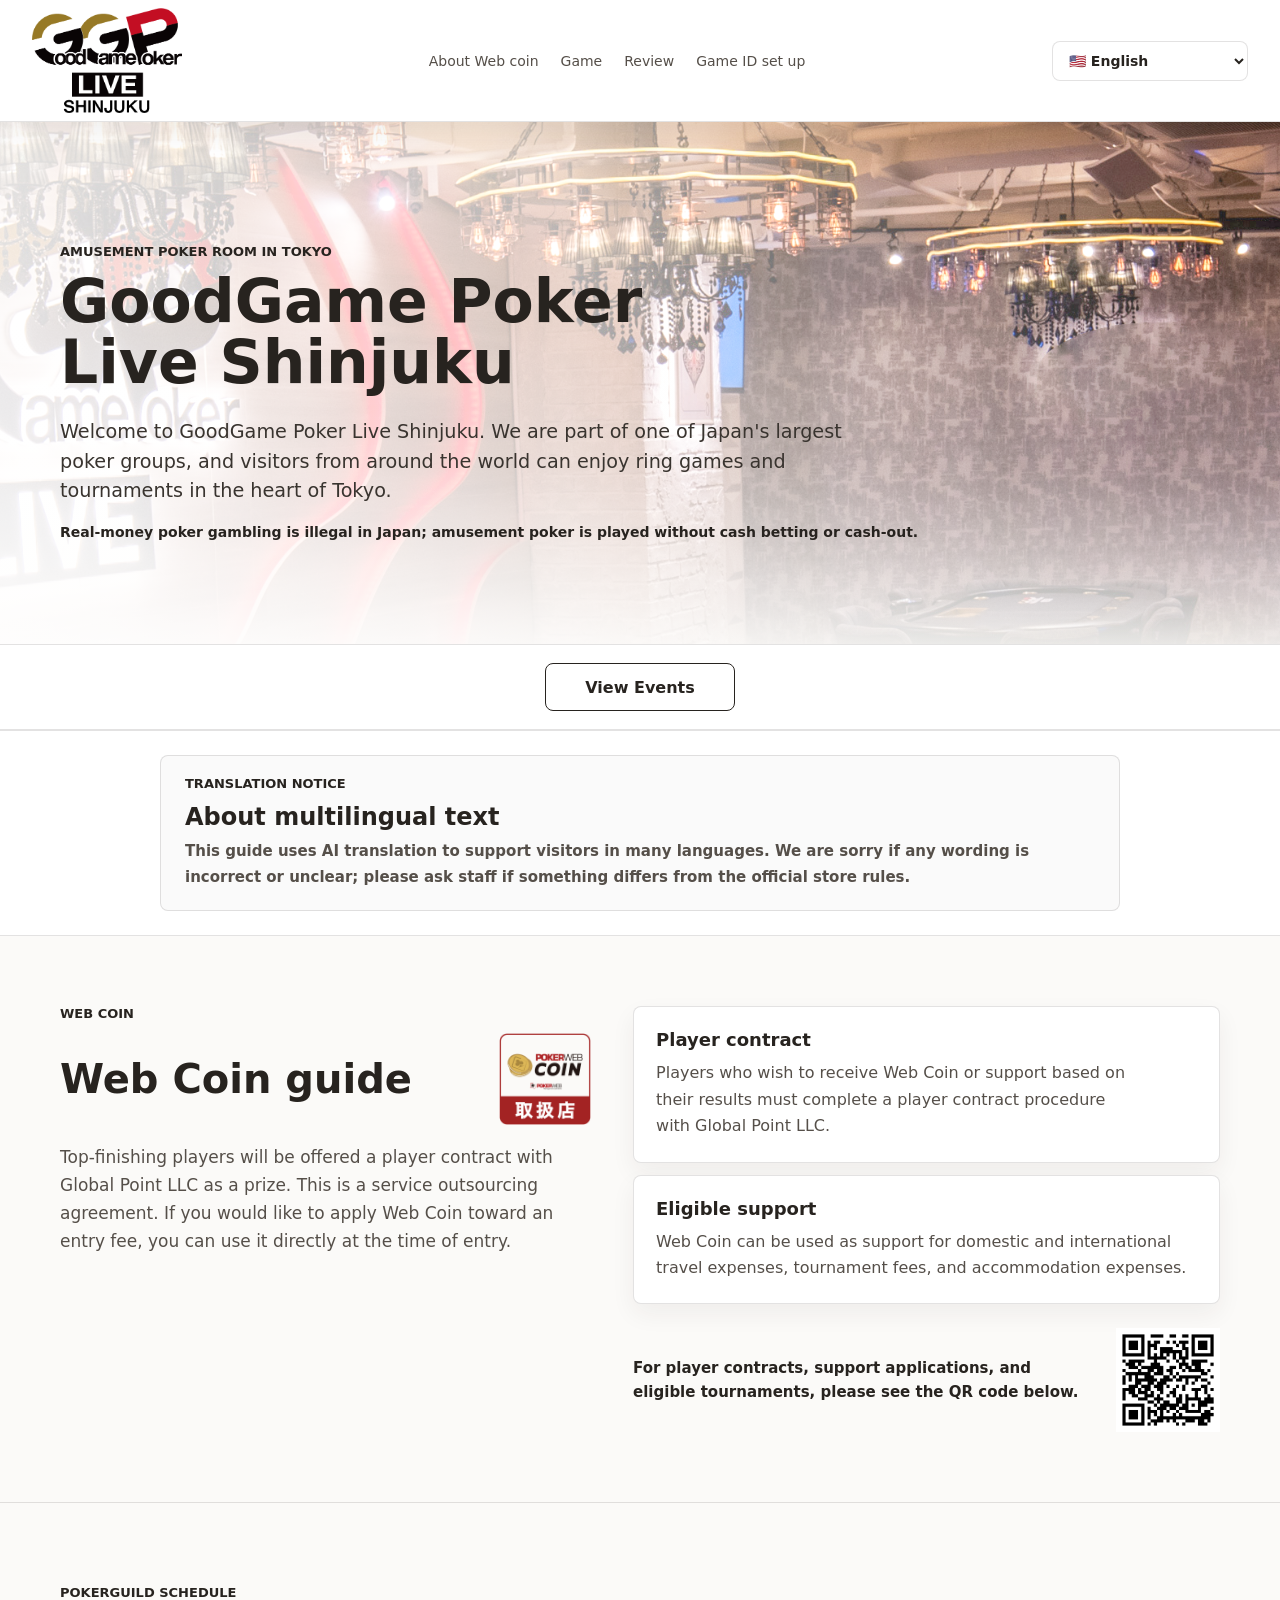
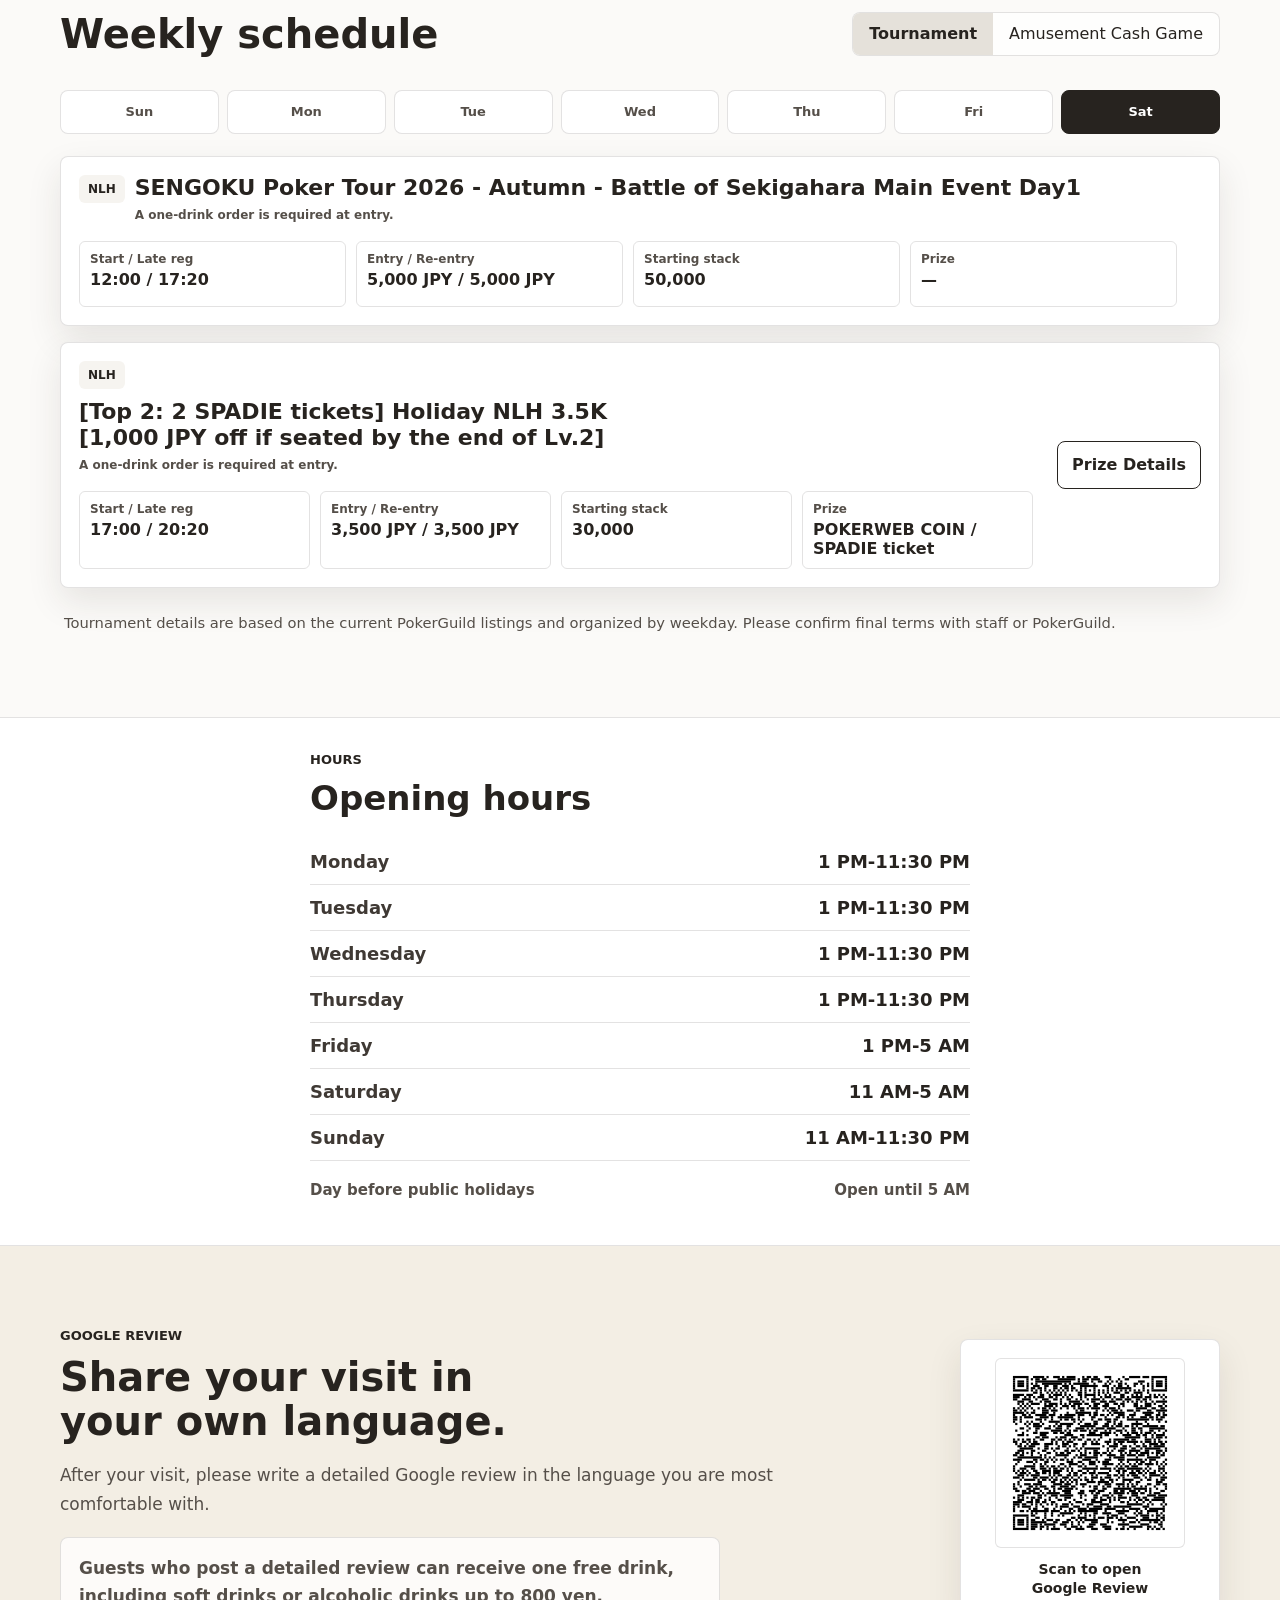
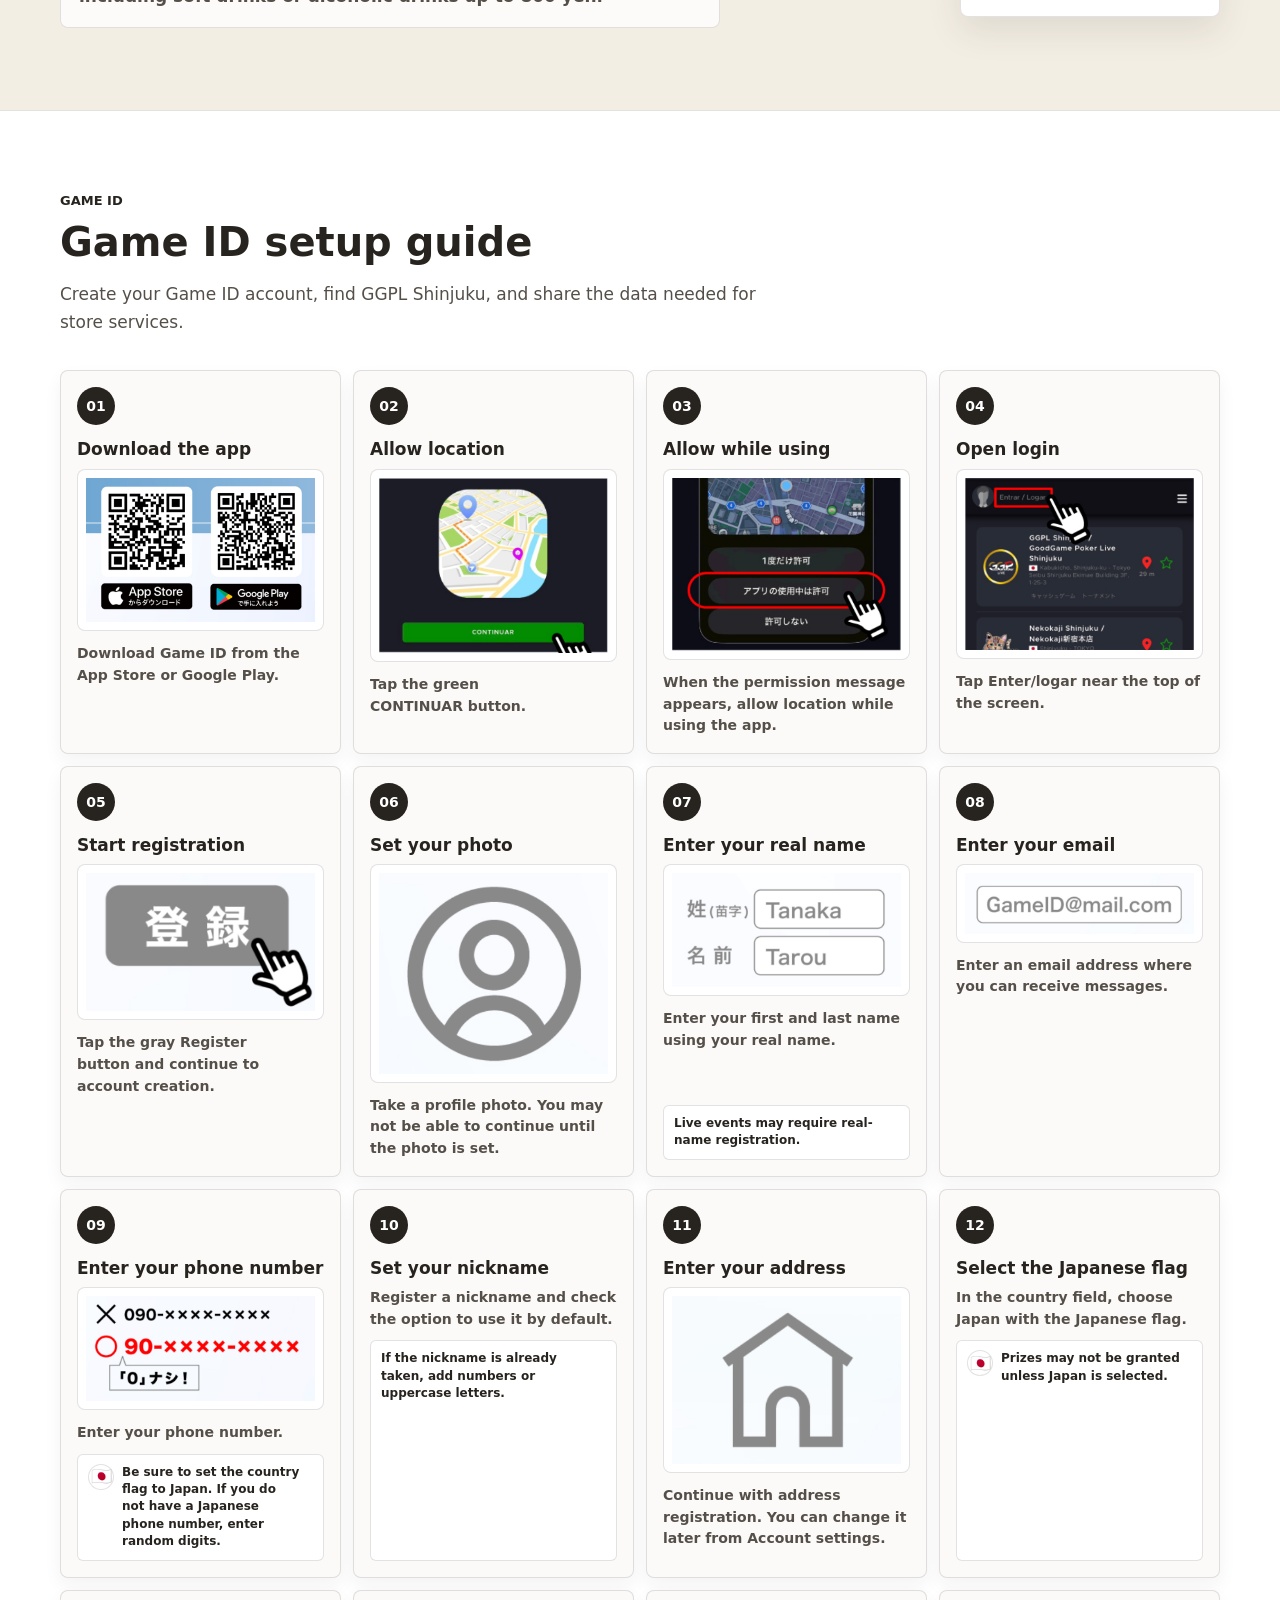
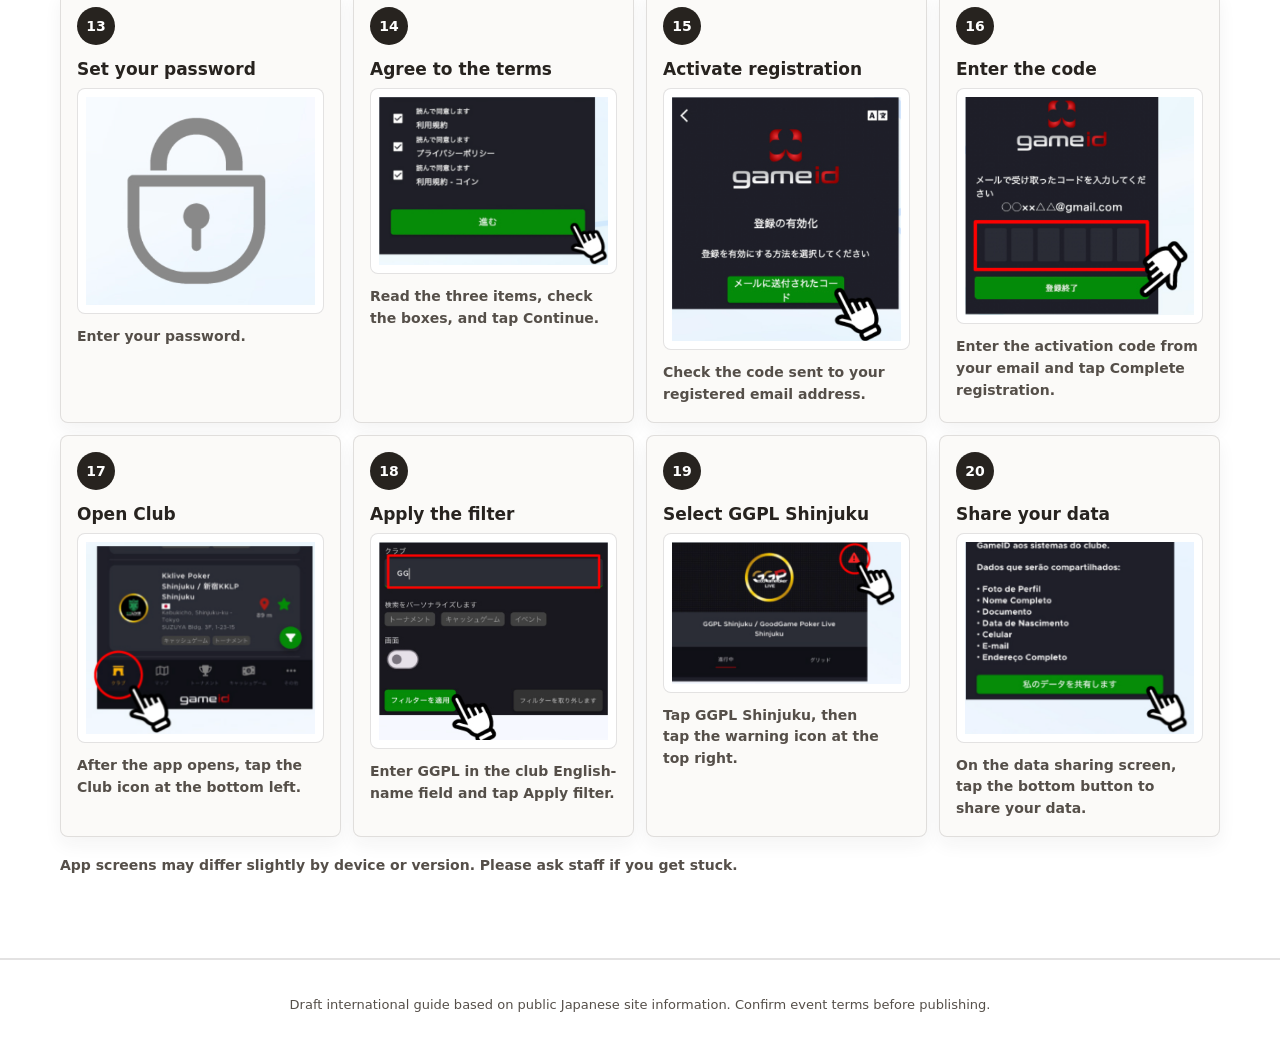
==== outputs/site/index.html @ 567cec68 "Use fixed weekly game schedule" ====
<!doctype html>
<html lang="en">
  <head>
    <meta charset="utf-8">
    <meta name="viewport" content="width=device-width, initial-scale=1">
    <title>GoodGame Poker Live Shinjuku | International Visitor Guide</title>
    <meta name="robots" content="noindex,nofollow">
    <meta
      name="description"
      content="International visitor guide for GoodGame Poker Live Shinjuku, an amusement poker room in Shinjuku, Tokyo."
    >
    <link rel="icon" href="assets/logo-shinjuku.png">
    <link rel="stylesheet" href="styles.css?v=20260905-weekly-schedule">
  </head>
  <body>
    <header class="site-header" aria-label="Primary">
      <a class="brand" href="#top" aria-label="GoodGame Poker Live Shinjuku">
        <img class="brand-logo" src="assets/logo-shinjuku.png" alt="GoodGame Poker Live Shinjuku">
      </a>
      <nav class="nav-links" aria-label="Page sections">
        <a href="#webcoin" data-i18n="navWebCoin">About Web coin</a>
        <a href="#events" data-i18n="navEvents">Game</a>
        <a href="#apply" data-i18n="navApply">Review</a>
        <a href="#gameid" data-i18n="navGameId">Game ID set up</a>
      </nav>
      <div class="language-switcher">
        <label class="sr-only" for="language-select">Language</label>
        <select id="language-select" aria-label="Language">
          <option value="en">🇺🇸 English</option>
          <option value="ko">🇰🇷 한국어</option>
          <option value="zh">🇨🇳 简体中文</option>
          <option value="zhTW">🇹🇼 繁體中文（台灣）</option>
          <option value="zhHK">🇭🇰 繁體中文（香港）</option>
          <option value="ja">🇯🇵 日本語</option>
          <option value="th">🇹🇭 ไทย</option>
          <option value="vi">🇻🇳 Tiếng Việt</option>
          <option value="id">🇮🇩 Bahasa Indonesia</option>
          <option value="tl">🇵🇭 Filipino</option>
          <option value="es">🇪🇸 Español</option>
          <option value="fr">🇫🇷 Français</option>
          <option value="de">🇩🇪 Deutsch</option>
          <option value="it">🇮🇹 Italiano</option>
          <option value="ptBR">🇧🇷 Português</option>
        </select>
      </div>
    </header>

    <main id="top">
      <section class="hero" aria-label="GoodGame Poker Live Shinjuku">
        <div class="hero-media" aria-hidden="true"></div>
        <div class="hero-overlay"></div>
        <div class="hero-content">
          <p class="eyebrow" data-i18n="eyebrow">Amusement poker room in Tokyo</p>
          <h1 data-i18n="heroTitle">GoodGame Poker Live Shinjuku</h1>
          <p class="hero-copy" data-i18n="heroCopy">
            Welcome to GoodGame Poker Live Shinjuku. We are part of one of Japan's largest poker groups, and visitors from around the world can enjoy ring games and tournaments in the heart of Tokyo.
          </p>
          <p class="compliance-note" data-i18n="compliance">
            Real-money poker gambling is illegal in Japan; amusement poker is played without cash betting or cash-out.
          </p>
        </div>
      </section>

      <nav class="hero-actions" aria-label="Primary actions">
        <a class="button button-primary" href="#events" data-i18n="ctaEvents">View Events</a>
      </nav>

      <section class="translation-note-section" aria-labelledby="translation-note-title">
        <div class="translation-note-inner">
          <p class="section-kicker" data-i18n="translationNoticeKicker">Translation notice</p>
          <h2 id="translation-note-title" data-i18n="translationNoticeTitle">About multilingual text</h2>
          <p data-i18n="translationNoticeCopy">
            This guide uses AI translation to support visitors in many languages. We are sorry if any wording is incorrect or unclear; please ask staff if something differs from the official store rules.
          </p>
        </div>
      </section>

      <section id="webcoin" class="webcoin-section" aria-labelledby="webcoin-title">
        <div class="section-inner webcoin-layout">
          <div class="section-heading webcoin-heading">
            <p class="section-kicker" data-i18n="webcoinKicker">Web Coin</p>
            <div class="webcoin-title-row">
              <h2 id="webcoin-title" data-i18n="webcoinTitle">Web Coin guide</h2>
              <figure class="webcoin-badge">
                <img src="assets/pokerweb-coin-shop.png" alt="PokerWeb Coin participating store">
              </figure>
            </div>
            <p data-i18n="webcoinIntro">
              Top-finishing players will be offered a player contract with Global Point LLC as a prize. This is a service outsourcing agreement. If you would like to apply Web Coin toward an entry fee, you can use it directly at the time of entry.
            </p>
          </div>
          <div class="webcoin-details">
            <div class="webcoin-card-list">
              <article class="webcoin-card">
                <h3 data-i18n="webcoinCheckTitle">Player contract</h3>
                <p data-i18n="webcoinCheckCopy">
                  Players who wish to receive Web Coin or support based on their results must complete a player contract procedure with Global Point LLC.
                </p>
              </article>
              <article class="webcoin-card">
                <h3 data-i18n="webcoinUseTitle">Eligible support</h3>
                <p data-i18n="webcoinUseCopy">
                  Web Coin can be used as support for domestic and international travel expenses, tournament fees, and accommodation expenses.
                </p>
              </article>
            </div>
            <div class="webcoin-qr">
              <p data-i18n="webcoinApplyText">
                For player contracts, support applications, and eligible tournaments, please see the QR code below.
              </p>
              <img src="assets/webcoin-support-qr.png" alt="Player contract and support application QR code">
            </div>
          </div>
        </div>
      </section>

      <section id="events" class="section section-light">
        <div class="section-inner">
          <div class="section-heading event-heading">
            <div>
              <p class="section-kicker" data-i18n="eventsKicker">Updated schedule</p>
              <h2 data-i18n="eventsTitle">Upcoming events</h2>
            </div>
            <div class="filter-tabs" aria-label="Event filter">
              <button type="button" data-filter="tournament" aria-pressed="true" data-i18n="filterTournament">Tournament</button>
              <button type="button" data-filter="ring" aria-pressed="false" data-i18n="filterRing">Amusement Cash Game</button>
            </div>
          </div>
          <div id="event-list" class="event-list" aria-live="polite"></div>
        </div>
      </section>

      <section class="opening-hours" aria-labelledby="opening-hours-title">
        <div class="opening-hours-inner">
          <p class="section-kicker" data-i18n="hoursKicker">Hours</p>
          <h2 id="opening-hours-title" data-i18n="hoursTitle">Opening hours</h2>
          <dl class="hours-table">
            <div class="hours-row">
              <dt data-i18n="hoursMondayLabel">Monday</dt>
              <dd data-i18n="hoursWeekdayTime">1 PM-11:30 PM</dd>
            </div>
            <div class="hours-row">
              <dt data-i18n="hoursTuesdayLabel">Tuesday</dt>
              <dd data-i18n="hoursWeekdayTime">1 PM-11:30 PM</dd>
            </div>
            <div class="hours-row">
              <dt data-i18n="hoursWednesdayLabel">Wednesday</dt>
              <dd data-i18n="hoursWeekdayTime">1 PM-11:30 PM</dd>
            </div>
            <div class="hours-row">
              <dt data-i18n="hoursThursdayLabel">Thursday</dt>
              <dd data-i18n="hoursWeekdayTime">1 PM-11:30 PM</dd>
            </div>
            <div class="hours-row">
              <dt data-i18n="hoursFridayLabel">Friday</dt>
              <dd data-i18n="hoursFridayTime">1 PM-5 AM</dd>
            </div>
            <div class="hours-row">
              <dt data-i18n="hoursSaturdayLabel">Saturday</dt>
              <dd data-i18n="hoursSaturdayTime">11 AM-5 AM</dd>
            </div>
            <div class="hours-row">
              <dt data-i18n="hoursSundayLabel">Sunday</dt>
              <dd data-i18n="hoursSundayTime">11 AM-11:30 PM</dd>
            </div>
            <div class="hours-row hours-note">
              <dt data-i18n="hoursHolidayEveLabel">Day before public holidays</dt>
              <dd data-i18n="hoursHolidayEveTime">Open until 5 AM</dd>
            </div>
          </dl>
        </div>
      </section>

      <section id="apply" class="section section-accent review-section">
        <div class="section-inner review-layout">
          <div class="section-heading review-heading">
            <p class="section-kicker" data-i18n="applyKicker">Google Review</p>
            <h2 data-i18n="applyTitle">Share your visit in your own language.</h2>
            <p data-i18n="reviewCopy">
              Please write a detailed Google review in your own language after your visit.
            </p>
            <p class="review-offer" data-i18n="reviewOffer">
              Guests who post a detailed review can receive one free drink, including soft drinks or alcohol up to 800 yen.
            </p>
          </div>
          <a
            class="review-qr-card"
            href="https://www.google.com/search?sca_esv=8d9371b1f2eb8502&amp;rlz=1C5GCCM_en&amp;sxsrf=ANbL-n4-zMX0mp618b1idYOj0TOd5Lyglw:1781816969399&amp;q=ggpl%E6%96%B0%E5%AE%BF&amp;si=AL3DRZEsmMGCryMMFSHJ3StBhOdZ2-6yYkXd_doETEE1OR-qOdqs2BJrlVEfRWhz5lolf_mDivwP0132Lw03lykFj68XIf6q6Ga-NZxWmTU1yCcWnIomvuuCzYCJrDNbyJ8w_O0hLqYMDgnyczsM8z8jciypNurzp8uG2UviBiw2iPYyitPnNSQ%3D&amp;sa=X&amp;ved=2ahUKEwik1o-82ZGVAxXmzDgGHeGhIEkQrrQLegQIHRAA&amp;biw=1401&amp;bih=800&amp;dpr=2"
            target="_blank"
            rel="noopener"
          >
            <img src="assets/google-review-qr.svg?v=google-review-20260619-b" alt="Google Review QR code">
            <span data-i18n="reviewQrText">Scan to open Google Review</span>
          </a>
        </div>
      </section>

      <section id="gameid" class="section section-dark gameid-section">
        <div class="section-inner">
          <div class="section-heading gameid-heading">
            <p class="section-kicker" data-i18n="gameIdKicker">Game ID</p>
            <h2 data-i18n="gameIdTitle">Game ID setup guide</h2>
            <p data-i18n="gameIdIntro">
              Use this guide to create your Game ID account, find GGPL Shinjuku, and share the data needed for store services.
            </p>
          </div>
          <div id="gameid-guide" class="gameid-guide" aria-live="polite"></div>
          <button class="gameid-more-button" type="button" data-gameid-more data-i18n="gameIdShowMore">Show more</button>
          <p class="gameid-staff-note" data-i18n="gameIdStaffNote">
            App screens may differ slightly by device or version. Please ask staff if you get stuck.
          </p>
        </div>
      </section>

    </main>

    <footer class="site-footer">
      <p data-i18n="footerNote">
        Draft international guide based on public Japanese site information. Confirm event terms before publishing.
      </p>
    </footer>

    <div id="prize-dialog" class="prize-dialog" role="dialog" aria-modal="true" aria-labelledby="prize-dialog-title" hidden>
      <div class="prize-dialog-backdrop" data-prize-dialog-close></div>
      <section class="prize-dialog-panel" tabindex="-1">
        <button class="prize-dialog-close" type="button" aria-label="Close" data-prize-dialog-close>×</button>
        <div id="prize-dialog-body" class="prize-dialog-body"></div>
      </section>
    </div>

    <script src="app.js?v=20260905-weekly-schedule"></script>
  </body>
</html>
---- outputs/site/styles.css ----
:root {
  --ink: #27231f;
  --paper: #fbfaf8;
  --muted: #554f49;
  --line: rgba(26, 23, 20, 0.12);
  --night: #f3f0ec;
  --night-soft: #ebe6df;
  --control: #f2f0ec;
  --control-strong: #e5e1da;
  --control-soft: #f6f4f0;
  --white: #ffffff;
  --shadow: 0 14px 34px rgba(46, 38, 30, 0.1);
}

* {
  box-sizing: border-box;
}

html {
  scroll-behavior: smooth;
}

body {
  margin: 0;
  background: var(--paper);
  color: var(--ink);
  font-family: Inter, ui-sans-serif, system-ui, -apple-system, BlinkMacSystemFont, "Segoe UI", sans-serif;
  letter-spacing: 0;
  text-rendering: optimizeLegibility;
}

a {
  color: inherit;
}

h1,
h2,
h3,
h4,
p,
li,
dt,
dd,
a,
button,
select,
span {
  overflow-wrap: break-word;
}

h1,
h2,
h3,
h4,
.event-day-heading,
.review-qr-card span {
  text-wrap: balance;
}

p,
li,
dd,
.hero-copy,
.compliance-note {
  text-wrap: pretty;
}

.text-nowrap {
  white-space: nowrap;
}

:lang(ja) .hero h1,
:lang(ja) .hero-copy,
:lang(ja) .compliance-note,
:lang(ja) .section-heading,
:lang(ja) .webcoin-section,
:lang(ja) .translation-note-section,
:lang(ja) .review-section,
:lang(ja) .event-card,
:lang(ja) .gameid-section,
:lang(zh) .hero h1,
:lang(zh) .hero-copy,
:lang(zh) .compliance-note,
:lang(zh) .section-heading,
:lang(zh) .webcoin-section,
:lang(zh) .translation-note-section,
:lang(zh) .review-section,
:lang(zh) .event-card,
:lang(zh) .gameid-section,
:lang(ko) .hero h1,
:lang(ko) .hero-copy,
:lang(ko) .compliance-note,
:lang(ko) .section-heading,
:lang(ko) .webcoin-section,
:lang(ko) .translation-note-section,
:lang(ko) .review-section,
:lang(ko) .event-card,
:lang(ko) .gameid-section {
  line-break: strict;
  word-break: auto-phrase;
  overflow-wrap: break-word;
}

:lang(ja) .hero h1,
:lang(ja) .section-heading h2,
:lang(ja) .opening-hours h2,
:lang(ja) .webcoin-card h3,
:lang(ja) .gameid-step h3,
:lang(zh) .hero h1,
:lang(zh) .section-heading h2,
:lang(zh) .opening-hours h2,
:lang(zh) .webcoin-card h3,
:lang(zh) .gameid-step h3,
:lang(ko) .hero h1,
:lang(ko) .section-heading h2,
:lang(ko) .opening-hours h2,
:lang(ko) .webcoin-card h3,
:lang(ko) .gameid-step h3 {
  word-break: keep-all;
  overflow-wrap: break-word;
}

.sr-only {
  position: absolute;
  width: 1px;
  height: 1px;
  padding: 0;
  margin: -1px;
  overflow: hidden;
  clip: rect(0, 0, 0, 0);
  white-space: nowrap;
  border: 0;
}

button,
a {
  -webkit-tap-highlight-color: transparent;
}

.site-header {
  position: sticky;
  top: 0;
  z-index: 20;
  display: grid;
  grid-template-columns: auto 1fr auto;
  align-items: center;
  gap: 24px;
  min-height: 112px;
  padding: 8px 32px;
  background: rgba(255, 255, 255, 0.92);
  color: var(--ink);
  border-bottom: 1px solid var(--line);
  box-shadow: 0 10px 30px rgba(46, 38, 30, 0.08);
  backdrop-filter: blur(16px);
}

.brand {
  display: inline-flex;
  align-items: center;
  text-decoration: none;
}

.brand-logo {
  display: block;
  width: 150px;
  height: auto;
}

.nav-links {
  display: flex;
  justify-content: center;
  gap: 22px;
  font-size: 14px;
}

.nav-links a {
  flex: 0 0 auto;
  color: var(--muted);
  text-decoration: none;
  white-space: nowrap;
}

.nav-links a:hover {
  color: var(--ink);
}

.language-switcher {
  justify-self: end;
}

.filter-tabs {
  display: inline-flex;
  align-items: stretch;
  gap: 0;
  border: 1px solid var(--line);
  background: rgba(255, 255, 255, 0.68);
  border-radius: 8px;
  overflow: hidden;
}

.filter-tabs button {
  display: grid;
  place-items: center;
  min-width: 42px;
  min-height: 36px;
  padding: 6px 12px;
  border: 0;
  background: transparent;
  color: inherit;
  font: inherit;
  line-height: 1.15;
  text-align: center;
  white-space: normal;
  cursor: pointer;
}

.language-switcher select {
  width: clamp(148px, 18vw, 196px);
  min-height: 40px;
  padding: 0 34px 0 12px;
  border: 1px solid var(--line);
  border-radius: 8px;
  background: rgba(255, 255, 255, 0.74);
  color: var(--ink);
  font: inherit;
  font-size: 14px;
  font-weight: 800;
  cursor: pointer;
}

.hero {
  position: relative;
  min-height: clamp(430px, 58svh, 620px);
  display: grid;
  align-items: center;
  overflow: hidden;
  background: var(--night);
  color: var(--ink);
}

.hero-media,
.hero-overlay {
  position: absolute;
  inset: 0;
}

.hero-media {
  background-image: url("assets/official-mainvisual.png");
  background-position: center;
  background-size: cover;
  filter: brightness(1.02) saturate(1.04);
  transform: scale(1.02);
}

.hero-overlay {
  background:
    linear-gradient(90deg, rgba(255, 255, 255, 0.88), rgba(255, 255, 255, 0.7) 44%, rgba(255, 255, 255, 0.3) 72%, rgba(255, 255, 255, 0.1)),
    linear-gradient(0deg, rgba(251, 250, 247, 0.9), rgba(251, 250, 247, 0.24) 34%, rgba(251, 250, 247, 0) 62%);
}

.hero-content {
  position: relative;
  z-index: 1;
  width: calc(100% - 48px);
  max-width: 920px;
  margin-left: max(32px, calc((100vw - 1160px) / 2));
  padding: 96px 0 78px;
}

.eyebrow,
.section-kicker {
  margin: 0 0 12px;
  color: var(--ink);
  font-size: 13px;
  font-weight: 800;
  text-transform: uppercase;
}

.hero h1 {
  margin: 0;
  max-width: 900px;
  font-size: clamp(44px, 5vw, 60px);
  line-height: 1.02;
  letter-spacing: 0;
}

.hero-copy {
  max-width: 820px;
  margin: 24px 0 0;
  color: #39342f;
  font-size: clamp(18px, 1.5vw, 20px);
  line-height: 1.55;
}

.compliance-note {
  display: inline-block;
  margin: 18px 0 0;
  color: var(--ink);
  font-size: 14px;
  font-weight: 800;
}

.hero-actions {
  display: flex;
  flex-wrap: wrap;
  justify-content: center;
  gap: 14px;
  margin: 0;
  padding: 18px 28px;
  background: var(--white);
  border-top: 1px solid var(--line);
  border-bottom: 1px solid var(--line);
}

.button {
  display: inline-flex;
  align-items: center;
  justify-content: center;
  min-height: 48px;
  padding: 0 18px;
  border-radius: 8px;
  font-weight: 800;
  text-decoration: none;
}

.hero-actions .button {
  min-width: 190px;
}

.button-primary {
  background: var(--white);
  color: var(--ink);
  border: 1px solid var(--ink);
}

.button-secondary {
  background: var(--control);
  color: var(--ink);
  border: 1px solid var(--line);
}

.button-ghost {
  color: var(--ink);
  background: rgba(255, 255, 255, 0.7);
  border: 1px solid var(--line);
}

.opening-hours {
  background: var(--white);
  color: var(--ink);
  border-top: 1px solid var(--line);
  border-bottom: 1px solid var(--line);
  padding: 34px 28px;
}

.opening-hours-inner {
  width: min(660px, 100%);
  margin: 0 auto;
}

.opening-hours h2 {
  margin: 0;
  font-size: 34px;
  line-height: 1.12;
}

.hours-table {
  display: grid;
  margin: 22px 0 0;
}

.hours-row {
  display: grid;
  grid-template-columns: minmax(130px, 1fr) auto;
  gap: 24px;
  align-items: baseline;
  padding: 12px 0;
  border-bottom: 1px solid var(--line);
}

.hours-row:last-child {
  border-bottom: 0;
}

.hours-row dt,
.hours-row dd {
  margin: 0;
}

.hours-row dt {
  color: #3f3934;
  font-size: 18px;
  font-weight: 850;
}

.hours-row dd {
  color: var(--ink);
  font-size: 18px;
  font-weight: 850;
  text-align: right;
}

.hours-note {
  margin-top: 8px;
}

.hours-note dt,
.hours-note dd {
  color: var(--muted);
  font-size: 15px;
  font-weight: 750;
}

.webcoin-section {
  background: var(--paper);
  padding: 70px 28px;
  border-bottom: 1px solid var(--line);
}

.webcoin-section[id] {
  scroll-margin-top: 96px;
}

.webcoin-layout {
  display: grid;
  grid-template-columns: minmax(320px, 0.95fr) minmax(0, 1.05fr);
  gap: 42px;
  align-items: start;
}

.webcoin-layout .section-heading p:not(.section-kicker) {
  max-width: 560px;
  margin: 18px 0 0;
  color: var(--muted);
  font-size: 17px;
  line-height: 1.65;
}

.webcoin-heading {
  max-width: none;
  margin-bottom: 0;
}

.section-heading,
.webcoin-layout > *,
.webcoin-card-list,
.webcoin-details,
.webcoin-card,
.event-list,
.event-day-list,
.event-card,
.event-content,
.event-title-row,
.event-title-copy {
  min-width: 0;
}

.webcoin-title-row {
  display: grid;
  grid-template-columns: minmax(0, 1fr) 92px;
  gap: 16px;
  align-items: center;
}

.webcoin-badge {
  width: 92px;
  margin: 0;
  justify-self: end;
}

.webcoin-badge img {
  display: block;
  width: 100%;
  height: auto;
}

.webcoin-card-list {
  display: grid;
  gap: 12px;
}

.webcoin-details {
  display: grid;
  gap: 20px;
}

.webcoin-card {
  width: 100%;
  max-width: 100%;
  padding: 22px;
  background: var(--white);
  border: 1px solid var(--line);
  border-radius: 8px;
  box-shadow: 0 10px 24px rgba(46, 38, 30, 0.06);
}

.webcoin-card h3 {
  margin: 0;
  font-size: 18px;
}

.webcoin-card p {
  margin: 10px 0 0;
  color: var(--muted);
  line-height: 1.65;
}

.webcoin-qr {
  display: grid;
  grid-template-columns: minmax(0, 1fr) 104px;
  gap: 18px;
  align-items: center;
  padding: 4px 0 0;
}

.webcoin-qr p {
  margin: 0;
  color: var(--ink);
  font-size: 15px;
  font-weight: 800;
  line-height: 1.6;
}

.webcoin-qr img {
  display: block;
  width: 104px;
  height: auto;
}

.translation-note-section {
  padding: 24px 28px;
  background: var(--white);
  border-top: 1px solid var(--line);
  border-bottom: 1px solid var(--line);
}

.translation-note-inner {
  width: min(960px, 100%);
  margin: 0 auto;
  padding: 20px 24px;
  border: 1px solid var(--line);
  border-radius: 8px;
  background: #fafafa;
}

.translation-note-inner h2 {
  margin: 4px 0 8px;
  color: var(--ink);
  font-size: 24px;
}

.translation-note-inner p:last-child {
  margin: 0;
  color: var(--muted);
  font-size: 15px;
  font-weight: 700;
  line-height: 1.7;
}

.section {
  padding: 82px 28px;
}

.section[id] {
  scroll-margin-top: 96px;
}

.section-light {
  background: var(--paper);
}

.section-dark {
  background: var(--white);
  color: var(--ink);
  border-top: 1px solid var(--line);
  border-bottom: 1px solid var(--line);
}

.section-accent {
  background: #f3eee4;
}

.section-inner {
  width: min(1160px, 100%);
  margin: 0 auto;
}

.section-heading {
  max-width: 680px;
  margin-bottom: 34px;
}

.section-heading h2 {
  margin: 0;
  font-size: 40px;
  line-height: 1.1;
  letter-spacing: 0;
}

.gameid-heading {
  max-width: 760px;
}

.gameid-heading p:not(.section-kicker) {
  margin: 16px 0 0;
  color: var(--muted);
  font-size: 17px;
  line-height: 1.65;
}

.gameid-guide {
  display: grid;
  grid-template-columns: repeat(4, minmax(0, 1fr));
  gap: 12px;
}

.gameid-step {
  display: grid;
  grid-template-rows: auto auto auto 1fr auto;
  align-content: start;
  min-width: 0;
  min-height: 310px;
  padding: 16px;
  background: var(--paper);
  border: 1px solid var(--line);
  border-radius: 8px;
  box-shadow: 0 8px 18px rgba(46, 38, 30, 0.05);
}

.gameid-step-number {
  display: grid;
  place-items: center;
  width: 38px;
  height: 38px;
  border-radius: 999px;
  background: var(--ink);
  color: var(--white);
  font-size: 14px;
  font-weight: 900;
  line-height: 1;
}

.gameid-step h3 {
  margin: 14px 0 8px;
  font-size: 17px;
  line-height: 1.25;
}

.gameid-step-media {
  display: grid;
  place-items: center;
  width: 100%;
  min-width: 0;
  max-width: 100%;
  margin: 0 0 12px;
  padding: 8px;
  background: var(--white);
  border: 1px solid var(--line);
  border-radius: 8px;
}

.gameid-step-media img {
  display: block;
  width: min(100%, 300px);
  max-width: 100%;
  height: auto;
}

.gameid-step p {
  margin: 0;
  color: var(--muted);
  font-size: 14px;
  font-weight: 650;
  line-height: 1.55;
}

.gameid-step .gameid-step-note {
  display: flex;
  gap: 8px;
  align-items: flex-start;
  margin-top: 10px;
  padding: 9px 10px;
  background: var(--white);
  border: 1px solid var(--line);
  border-radius: 6px;
  color: var(--ink);
  font-size: 12px;
  font-weight: 850;
  line-height: 1.45;
}

.gameid-step-note-alert {
  background: #fff8df;
  border-color: rgba(157, 127, 32, 0.34);
}

.gameid-flag-badge {
  display: inline-grid;
  place-items: center;
  flex: 0 0 auto;
  width: 26px;
  height: 26px;
  background: var(--white);
  border: 1px solid var(--line);
  border-radius: 999px;
  font-size: 17px;
  line-height: 1;
}

.gameid-staff-note {
  margin: 18px 0 0;
  color: var(--muted);
  font-size: 14px;
  font-weight: 800;
  line-height: 1.55;
}

.gameid-more-button {
  display: none;
}

.steps {
  display: grid;
  grid-template-columns: repeat(3, 1fr);
  gap: 18px;
}

.step-card,
.event-card,
.link-card {
  border-radius: 8px;
  box-shadow: var(--shadow);
}

.step-card {
  min-height: 250px;
  padding: 28px;
  background: var(--white);
  border: 1px solid var(--line);
}

.step-number {
  color: var(--ink);
  font-weight: 900;
}

.step-card h3,
.game-item h3,
.event-card h3 {
  margin: 12px 0;
  font-size: 22px;
  line-height: 1.2;
}

.step-card p,
.game-item p,
.event-card p,
.faq-list p,
.link-card span {
  color: var(--muted);
  line-height: 1.65;
}

.event-card p {
  white-space: pre-line;
}

.split {
  display: grid;
  grid-template-columns: 0.8fr 1.2fr;
  gap: 54px;
  align-items: start;
}

.game-list {
  display: grid;
  gap: 18px;
}

.game-item {
  padding: 24px 0;
  border-top: 1px solid var(--line);
}

.game-item:first-child {
  border-top: 0;
}

.game-item p {
  color: var(--muted);
}

.event-heading {
  max-width: none;
  display: flex;
  justify-content: space-between;
  gap: 24px;
  align-items: end;
}

.event-source,
.event-source-note {
  max-width: 560px;
  margin-top: 10px;
  color: var(--muted);
  font-size: 0.92rem;
  line-height: 1.55;
}

.event-source-note {
  max-width: none;
  margin: 2px 0 0;
  padding: 0 4px;
}

.filter-tabs {
  flex-wrap: wrap;
  border-color: var(--line);
  color: var(--ink);
}

.filter-tabs button {
  min-width: 132px;
  min-height: 42px;
  padding: 6px 16px;
}

.filter-tabs button[data-filter="ring"] {
  min-width: 190px;
}

.filter-tabs button[aria-pressed="true"] {
  background: var(--control-strong);
  color: var(--ink);
  font-weight: 800;
}

.event-list {
  display: grid;
  gap: 22px;
}

.event-day-heading {
  margin: 0;
  padding: 0 2px;
  color: var(--ink);
  font-size: 22px;
  line-height: 1.2;
  text-align: center;
}

.event-date-nav {
  display: grid;
  grid-template-columns: 44px minmax(180px, auto) 44px;
  gap: 12px;
  align-items: center;
  justify-content: center;
}

.event-weekday-nav {
  display: grid;
  grid-template-columns: repeat(7, minmax(70px, 1fr));
  gap: 8px;
  align-items: stretch;
}

.event-weekday-nav button {
  min-height: 44px;
  padding: 8px 10px;
  border: 1px solid var(--line);
  border-radius: 8px;
  background: var(--white);
  color: var(--muted);
  font: inherit;
  font-size: 13px;
  font-weight: 900;
  line-height: 1.15;
  cursor: pointer;
}

.event-weekday-nav button[aria-pressed="true"] {
  border-color: var(--ink);
  background: var(--ink);
  color: var(--white);
}

.cash-game-period-nav {
  display: inline-grid;
  grid-template-columns: repeat(2, minmax(128px, 1fr));
  justify-self: center;
  overflow: hidden;
  border: 1px solid var(--line);
  border-radius: 8px;
  background: var(--white);
}

.cash-game-period-nav button {
  min-height: 44px;
  padding: 8px 18px;
  border: 0;
  border-left: 1px solid var(--line);
  background: transparent;
  color: var(--muted);
  font: inherit;
  font-size: 14px;
  font-weight: 900;
  line-height: 1.15;
  cursor: pointer;
}

.cash-game-period-nav button:first-child {
  border-left: 0;
}

.cash-game-period-nav button[aria-pressed="true"] {
  background: var(--ink);
  color: var(--white);
}

.date-arrow {
  display: grid;
  place-items: center;
  width: 44px;
  height: 44px;
  border: 1px solid var(--line);
  border-radius: 999px;
  background: var(--white);
  color: var(--ink);
  font-size: 28px;
  line-height: 1;
  cursor: pointer;
}

.date-arrow:hover:not(:disabled) {
  background: var(--control-soft);
}

.date-arrow:disabled {
  color: var(--line-strong);
  cursor: not-allowed;
  opacity: 0.45;
}

.event-day-list {
  display: grid;
  gap: 16px;
}

.event-card {
  display: grid;
  grid-template-columns: 1fr auto;
  gap: 24px;
  align-items: stretch;
  padding: 18px;
  background: var(--white);
  border: 1px solid var(--line);
}

.event-card-fixed {
  grid-template-columns: 1fr;
}

.event-date {
  display: grid;
  place-items: center;
  align-content: center;
  min-height: 142px;
  background: var(--control);
  color: var(--ink);
  border-radius: 6px;
  text-align: center;
}

.event-date span {
  font-size: 14px;
  color: var(--muted);
}

.event-date strong {
  margin-top: 8px;
  font-size: 30px;
}

.event-title-row {
  display: flex;
  flex-wrap: wrap;
  gap: 10px;
  align-items: flex-start;
}

.event-title-copy {
  min-width: min(100%, 260px);
}

.event-title-copy h3 {
  margin: 0;
}

:lang(ja) .event-title-copy h3,
:lang(zh) .event-title-copy h3,
:lang(ko) .event-title-copy h3 {
  line-break: auto;
  word-break: normal;
  overflow-wrap: anywhere;
}

.event-subtitle {
  display: block;
  margin-top: 5px;
  color: var(--muted);
  font-size: 13px;
  font-weight: 800;
  line-height: 1.35;
}

.event-drink-note {
  font-size: 12px;
  font-weight: 850;
}

.category-pill,
.link-label {
  display: inline-grid;
  place-items: center;
  min-height: 28px;
  padding: 0 9px;
  border-radius: 6px;
  background: var(--control-soft);
  color: var(--ink);
  font-size: 12px;
  font-weight: 900;
}

.event-meta {
  display: grid;
  grid-template-columns: repeat(4, minmax(120px, 1fr));
  gap: 10px;
  margin: 18px 0 0;
}

.event-meta-item {
  min-height: 66px;
  padding: 10px;
  border: 1px solid var(--line);
  border-radius: 6px;
}

.event-meta dt {
  color: var(--muted);
  font-size: 12px;
  font-weight: 800;
}

.event-meta dd {
  margin: 4px 0 0;
  font-weight: 800;
  overflow-wrap: anywhere;
}

.cash-game-rates {
  margin-top: 14px;
  padding: 12px;
  border: 1px solid var(--line);
  border-radius: 8px;
  background: var(--white);
}

.cash-game-rates > strong {
  display: block;
  margin-bottom: 8px;
  font-size: 14px;
}

.cash-game-rate-grid {
  display: grid;
  grid-template-columns: repeat(4, minmax(124px, 1fr));
  gap: 8px;
}

.cash-game-rate-row {
  display: grid;
  gap: 5px;
  min-height: 64px;
  padding: 9px 10px;
  border: 1px solid var(--line);
  border-radius: 6px;
  background: var(--control-soft);
}

.cash-game-rate-main {
  display: flex;
  flex-wrap: wrap;
  gap: 4px 7px;
  align-items: baseline;
}

.cash-game-rate-main strong {
  font-size: 15px;
  line-height: 1.1;
}

.cash-game-rate-main span,
.cash-game-rate-max {
  color: var(--muted);
  font-size: 12px;
  font-weight: 800;
  line-height: 1.25;
}

.cash-game-chips {
  display: grid;
  grid-template-columns: repeat(2, minmax(0, 1fr));
  gap: 10px;
  margin-top: 10px;
}

.cash-game-chip-panel {
  padding: 12px;
  border: 1px solid var(--line);
  border-radius: 8px;
  background: var(--white);
}

.cash-game-chip-panel h4 {
  margin: 0 0 8px;
  font-size: 14px;
  line-height: 1.2;
}

.cash-game-chip-note {
  margin: -2px 0 8px;
  color: var(--muted);
  font-size: 11px;
  font-weight: 850;
  line-height: 1.35;
}

.cash-game-chip-list {
  display: grid;
  gap: 0;
}

.cash-game-chip-row {
  display: grid;
  grid-template-columns: minmax(0, 1fr) auto;
  gap: 10px;
  align-items: baseline;
  min-height: 32px;
  padding: 7px 0;
  border-top: 1px solid var(--line);
}

.cash-game-chip-row:first-child {
  border-top: 0;
}

.cash-game-chip-row span {
  display: flex;
  flex-wrap: wrap;
  gap: 4px;
  color: var(--muted);
  font-size: 13px;
  font-weight: 800;
  line-height: 1.25;
}

.cash-game-chip-row small {
  color: var(--muted);
  font-size: 11px;
  font-weight: 800;
}

.cash-game-chip-row strong {
  display: flex;
  flex-wrap: wrap;
  justify-content: flex-end;
  gap: 3px;
  color: var(--ink);
  font-size: 13px;
  line-height: 1.25;
  text-align: right;
}

.cash-game-period-notice {
  margin-top: 10px;
  padding: 12px;
  border: 1px solid var(--line);
  border-radius: 8px;
  background: var(--white);
}

.cash-game-period-notice p {
  margin: 0;
  color: var(--muted);
  font-size: 13px;
  font-weight: 800;
  line-height: 1.45;
}

.cash-game-late-status {
  display: grid;
  gap: 10px;
  margin-top: 18px;
  padding: 14px;
  border: 1px solid var(--line);
  border-radius: 8px;
  background: var(--control-soft);
}

.cash-game-late-row {
  display: flex;
  flex-wrap: wrap;
  justify-content: space-between;
  gap: 8px 14px;
  align-items: baseline;
}

.cash-game-late-row span {
  color: var(--muted);
  font-size: 12px;
  font-weight: 900;
}

.cash-game-late-row strong {
  color: var(--ink);
  font-size: 16px;
  line-height: 1.2;
}

.cash-game-late-status p {
  margin: 0;
  color: var(--ink);
  font-size: 13px;
  font-weight: 800;
  line-height: 1.45;
}

.event-action {
  display: grid;
  place-items: center;
  align-self: center;
  min-width: 112px;
  min-height: 48px;
  padding: 0 14px;
  border-radius: 8px;
  background: var(--white);
  color: var(--ink);
  border: 1px solid var(--ink);
  cursor: pointer;
  font: inherit;
  font-weight: 900;
  text-align: center;
  text-decoration: none;
}

.event-action:hover,
.event-action:focus-visible {
  background: var(--control-soft);
}

.is-dialog-open {
  overflow: hidden;
}

.prize-dialog[hidden] {
  display: none;
}

.prize-dialog {
  position: fixed;
  inset: 0;
  z-index: 100;
  display: grid;
  place-items: center;
  padding: 24px;
}

.prize-dialog-backdrop {
  position: absolute;
  inset: 0;
  background: rgba(21, 19, 15, 0.38);
}

.prize-dialog-panel {
  position: relative;
  z-index: 1;
  width: min(760px, 100%);
  max-height: min(820px, calc(100vh - 48px));
  overflow: auto;
  padding: 30px;
  border: 1px solid var(--line);
  border-radius: 8px;
  background: var(--white);
  box-shadow: var(--shadow);
  outline: none;
}

.prize-dialog-close {
  position: absolute;
  top: 14px;
  right: 14px;
  display: grid;
  place-items: center;
  width: 36px;
  height: 36px;
  border: 1px solid var(--line);
  border-radius: 50%;
  background: var(--white);
  color: var(--ink);
  cursor: pointer;
  font: inherit;
  font-size: 24px;
  line-height: 1;
}

.prize-dialog-body {
  display: grid;
  gap: 18px;
}

.prize-dialog-body .section-kicker {
  margin: 0;
}

.prize-dialog-body h2 {
  max-width: 92%;
  margin: 0;
  font-size: clamp(28px, 4vw, 42px);
  line-height: 1.08;
}

.prize-breakdown {
  display: grid;
  gap: 12px;
  padding: 14px;
  border: 1px solid var(--ink);
  border-radius: 8px;
  background: var(--white);
}

.prize-breakdown h3 {
  margin: 0;
  color: var(--ink);
  font-size: 18px;
  font-weight: 950;
  line-height: 1.25;
}

.prize-rank-grid {
  display: grid;
  grid-template-columns: 1fr;
  gap: 10px;
}

.prize-rank-card {
  display: grid;
  gap: 8px;
  padding: 12px;
  border: 1px solid var(--line);
  border-radius: 6px;
  background: var(--control-soft);
}

.prize-rank-card strong {
  display: inline-grid;
  place-items: center;
  justify-self: start;
  min-width: 58px;
  min-height: 30px;
  padding: 0 10px;
  border-radius: 999px;
  background: var(--ink);
  color: var(--white);
  font-size: 13px;
  font-weight: 950;
}

.prize-rank-card ul {
  display: grid;
  gap: 4px;
  margin: 0;
  padding-left: 18px;
}

.prize-rank-card li {
  color: var(--ink);
  font-size: 15px;
  font-weight: 850;
  line-height: 1.45;
}

.prize-dialog-note {
  margin: 0;
  color: var(--muted);
  font-size: 14px;
  font-weight: 750;
  line-height: 1.6;
}

.prize-dialog-link {
  justify-self: start;
  display: inline-grid;
  place-items: center;
  min-height: 42px;
  padding: 0 14px;
  border: 1px solid var(--line);
  border-radius: 8px;
  background: var(--white);
  color: var(--ink);
  font-size: 14px;
  font-weight: 900;
  text-decoration: none;
}

.empty-state {
  padding: 24px;
  border: 1px solid var(--line);
  border-radius: 8px;
  background: var(--white);
}

.link-grid {
  display: grid;
  grid-template-columns: repeat(4, 1fr);
  gap: 16px;
}

.link-card {
  min-height: 230px;
  display: flex;
  flex-direction: column;
  gap: 12px;
  padding: 24px;
  background: var(--white);
  border: 1px solid rgba(21, 19, 15, 0.12);
  text-decoration: none;
}

.link-card strong {
  font-size: 21px;
  line-height: 1.2;
}

.link-card:hover {
  transform: translateY(-2px);
}

.review-layout {
  display: grid;
  grid-template-columns: minmax(0, 1.08fr) minmax(220px, 0.52fr);
  gap: 42px;
  align-items: center;
}

.review-heading {
  max-width: 720px;
  margin-bottom: 0;
}

.review-heading p:not(.section-kicker) {
  margin: 18px 0 0;
  color: var(--muted);
  font-size: 17px;
  line-height: 1.7;
}

.review-heading .review-offer {
  max-width: 660px;
  padding: 16px 18px;
  background: rgba(255, 255, 255, 0.78);
  border: 1px solid var(--line);
  border-radius: 8px;
  color: var(--ink);
  font-weight: 850;
}

.review-qr-card {
  justify-self: end;
  display: grid;
  place-items: center;
  gap: 12px;
  width: min(260px, 100%);
  padding: 18px;
  background: var(--white);
  border: 1px solid var(--line);
  border-radius: 8px;
  box-shadow: var(--shadow);
  color: var(--ink);
  text-decoration: none;
}

.review-qr-card img {
  display: block;
  width: 100%;
  max-width: 190px;
  height: auto;
  padding: 8px;
  background: var(--white);
  border: 1px solid var(--line);
  border-radius: 6px;
}

.review-qr-card span {
  color: var(--ink);
  font-size: 14px;
  font-weight: 900;
  line-height: 1.35;
  text-align: center;
}

.faq-layout {
  display: grid;
  grid-template-columns: 0.85fr 1.15fr;
  gap: 48px;
}

.faq-list {
  display: grid;
  gap: 12px;
}

.faq-list details {
  padding: 20px 22px;
  border: 1px solid var(--line);
  border-radius: 8px;
  background: var(--white);
}

.faq-list summary {
  cursor: pointer;
  font-weight: 900;
}

.map-frame {
  width: 100%;
  min-height: 430px;
  border: 0;
  border-radius: 8px;
  box-shadow: var(--shadow);
  background: var(--night-soft);
}

.site-footer {
  padding: 24px 28px;
  background: var(--white);
  color: var(--muted);
  border-top: 1px solid var(--line);
  text-align: center;
  font-size: 13px;
}

@media (max-width: 1180px) {
  .gameid-guide {
    grid-template-columns: repeat(2, minmax(0, 1fr));
  }
}

@media (max-width: 980px) {
  .site-header {
    grid-template-columns: 1fr auto;
  }

  .nav-links {
    grid-column: 1 / -1;
    justify-content: flex-start;
    flex-wrap: wrap;
    row-gap: 8px;
    overflow-x: visible;
    padding-bottom: 2px;
  }

  .hero h1 {
    font-size: clamp(40px, 6vw, 52px);
  }

  .steps,
  .split,
  .event-heading,
  .webcoin-layout,
  .review-layout,
  .link-grid,
  .faq-layout {
    grid-template-columns: 1fr;
  }

  .event-heading {
    flex-direction: column;
    align-items: start;
  }

  .webcoin-layout {
    gap: 24px;
  }

  .event-card {
    grid-template-columns: 1fr;
  }

  .event-date {
    min-height: 92px;
    grid-template-columns: auto auto;
    gap: 14px;
  }

  .event-date strong {
    margin: 0;
  }

  .event-meta {
    grid-template-columns: repeat(2, minmax(120px, 1fr));
  }

  .event-weekday-nav {
    grid-template-columns: repeat(4, minmax(0, 1fr));
  }

  .prize-rank-grid {
    grid-template-columns: 1fr;
  }

  .cash-game-rate-grid {
    grid-template-columns: repeat(2, minmax(130px, 1fr));
  }

  .gameid-guide {
    grid-template-columns: repeat(2, minmax(0, 1fr));
  }
}

@media (max-width: 640px) {
  .site-header {
    gap: 12px;
    padding: 10px 16px;
  }

  .nav-links {
    gap: 10px 18px;
  }

  .brand-logo {
    width: 112px;
  }

  .language-switcher select {
    width: clamp(148px, 45vw, 184px);
    min-height: 38px;
    font-size: 12.5px;
  }

  .hero {
    min-height: auto;
  }

  .hero-media {
    background-image: url("assets/official-mainvisual-sp.png");
    background-position: center;
  }

  .hero-content {
    width: calc(100% - 32px);
    max-width: 720px;
    margin-left: 16px;
    padding: 64px 0 50px;
  }

  .hero h1 {
    font-size: clamp(34px, 10.2vw, 40px);
    line-height: 1.02;
  }

  .hero-copy {
    font-size: 17px;
  }

  .button {
    width: 100%;
  }

  .hero-actions {
    padding: 14px 16px;
  }

  .hero-actions .button {
    min-width: 0;
  }

  .opening-hours {
    padding: 30px 16px;
  }

  .opening-hours h2 {
    font-size: 28px;
  }

  .webcoin-section {
    padding: 52px 16px;
  }

  .webcoin-title-row {
    grid-template-columns: 1fr;
    gap: 16px;
  }

  .webcoin-badge {
    width: 96px;
    justify-self: start;
  }

  .webcoin-qr {
    grid-template-columns: 1fr;
    gap: 12px;
  }

  .webcoin-qr img {
    width: 96px;
  }

  .translation-note-section {
    padding: 18px 18px;
  }

  .translation-note-inner {
    padding: 18px;
  }

  .translation-note-inner h2 {
    font-size: 21px;
  }

  .hours-row {
    grid-template-columns: minmax(96px, 1fr) minmax(112px, auto);
    gap: 16px;
  }

  .hours-row dt,
  .hours-row dd {
    font-size: 16px;
  }

  .hours-note {
    grid-template-columns: 1fr;
    gap: 4px;
  }

  .hours-note dd {
    text-align: left;
  }

  .section {
    padding: 58px 16px;
  }

  .section[id] {
    scroll-margin-top: 148px;
  }

  .section-heading h2 {
    font-size: 30px;
  }

  .gameid-guide {
    grid-template-columns: 1fr;
  }

  .gameid-step {
    min-height: auto;
  }

  .gameid-section:not(.is-expanded) .gameid-step:nth-child(n + 7) {
    display: none;
  }

  .gameid-section.is-expanded .gameid-more-button {
    display: none;
  }

  .gameid-more-button {
    display: inline-flex;
    align-items: center;
    justify-content: center;
    width: 100%;
    min-height: 46px;
    margin-top: 14px;
    padding: 0 18px;
    border: 1px solid var(--ink);
    border-radius: 8px;
    background: var(--white);
    color: var(--ink);
    font: inherit;
    font-weight: 900;
    cursor: pointer;
  }

  .step-card,
  .link-card {
    min-height: auto;
  }

  .review-qr-card {
    justify-self: start;
  }

  .filter-tabs {
    width: 100%;
  }

  .filter-tabs button {
    flex: 1 1 160px;
    min-width: 0;
  }

  .filter-tabs button[data-filter="ring"] {
    min-width: 0;
  }

  .cash-game-period-nav {
    width: 100%;
    grid-template-columns: repeat(2, minmax(0, 1fr));
  }

  .cash-game-period-nav button {
    padding: 8px 10px;
  }

  .event-weekday-nav {
    grid-template-columns: repeat(4, minmax(0, 1fr));
    gap: 6px;
  }

  .event-weekday-nav button {
    min-height: 40px;
    padding: 7px 8px;
    font-size: 12px;
  }

  .event-meta {
    grid-template-columns: 1fr;
  }

  .prize-dialog {
    padding: 14px;
  }

  .prize-dialog-panel {
    max-height: calc(100vh - 28px);
    padding: 22px;
  }

  .prize-dialog-body h2 {
    max-width: 86%;
    font-size: 26px;
  }

  .cash-game-rate-grid {
    grid-template-columns: 1fr;
  }

  .cash-game-chips {
    grid-template-columns: repeat(2, minmax(0, 1fr));
    gap: 8px;
  }

  .cash-game-chip-panel {
    padding: 10px;
  }

  .map-frame {
    min-height: 320px;
  }
}

@media (prefers-reduced-motion: reduce) {
  html {
    scroll-behavior: auto;
  }
}

@media (max-width: 360px) {
  .cash-game-chips {
    grid-template-columns: 1fr;
  }
}
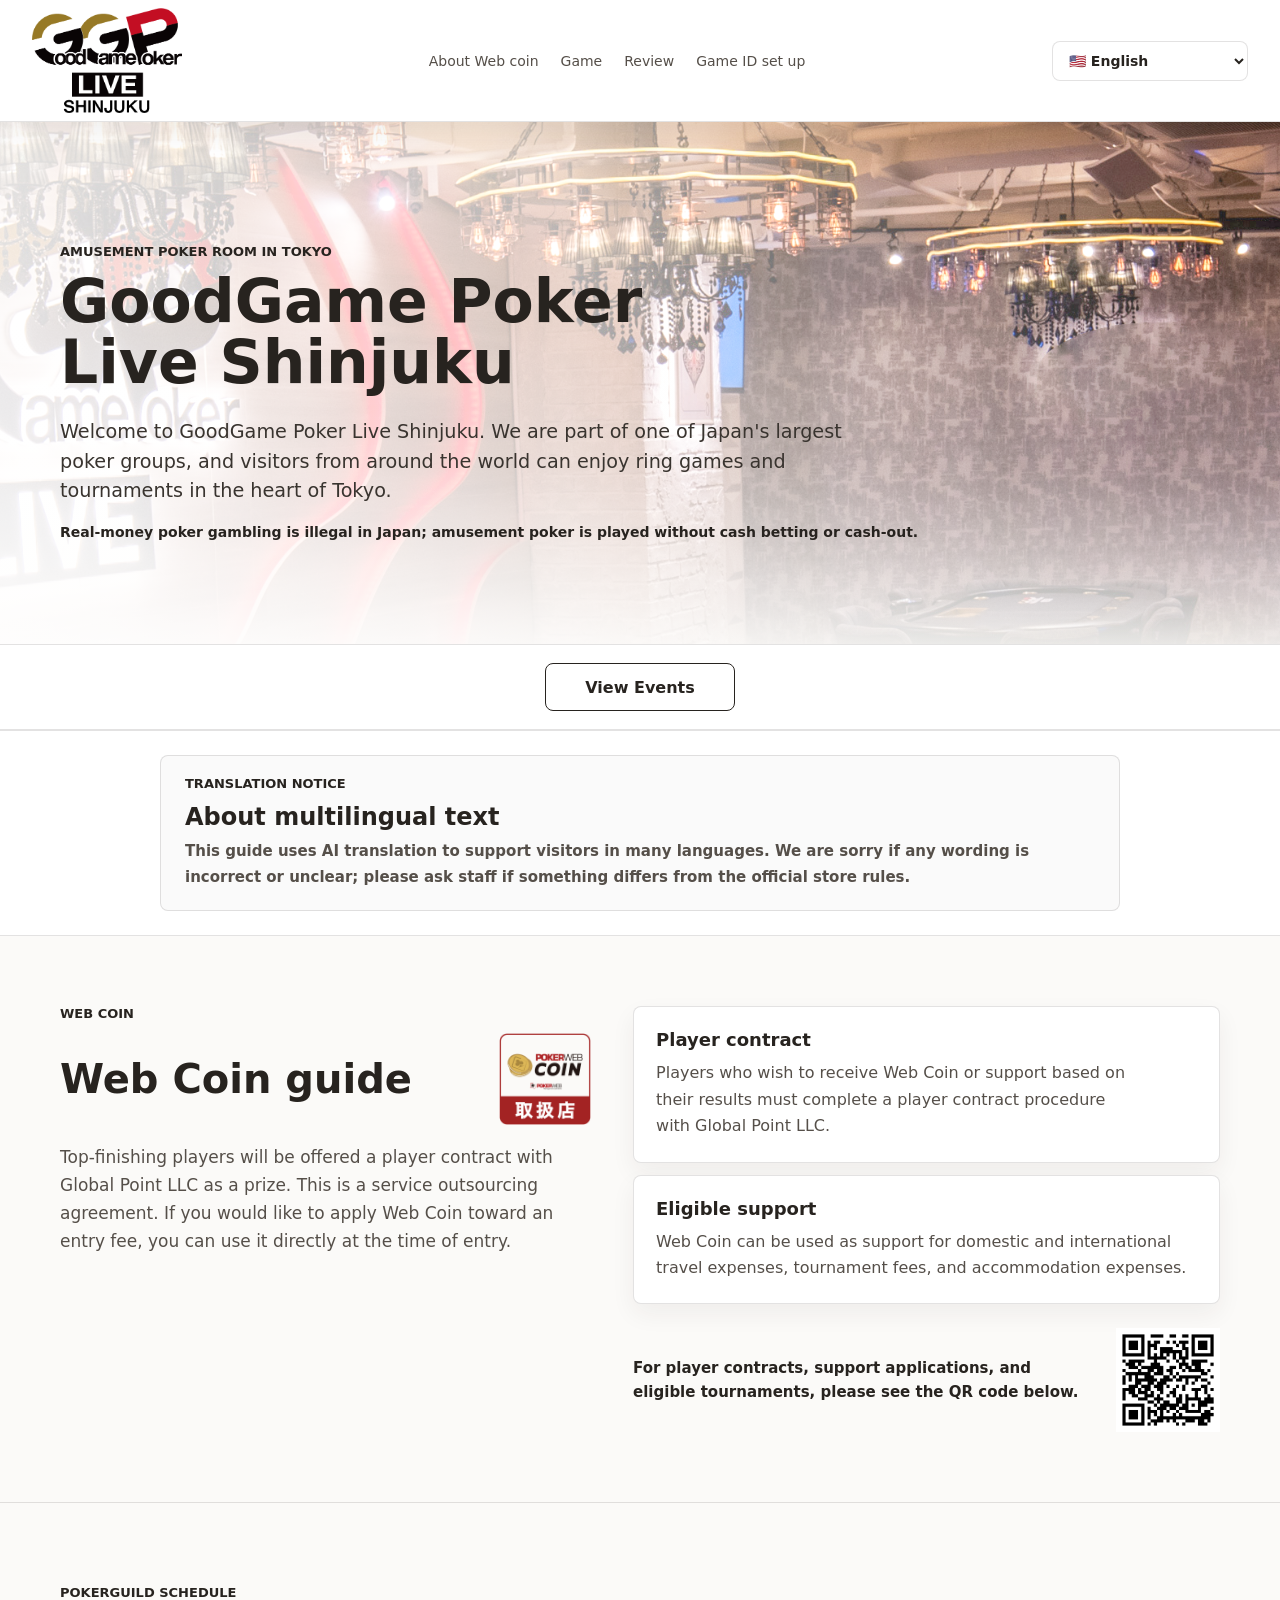
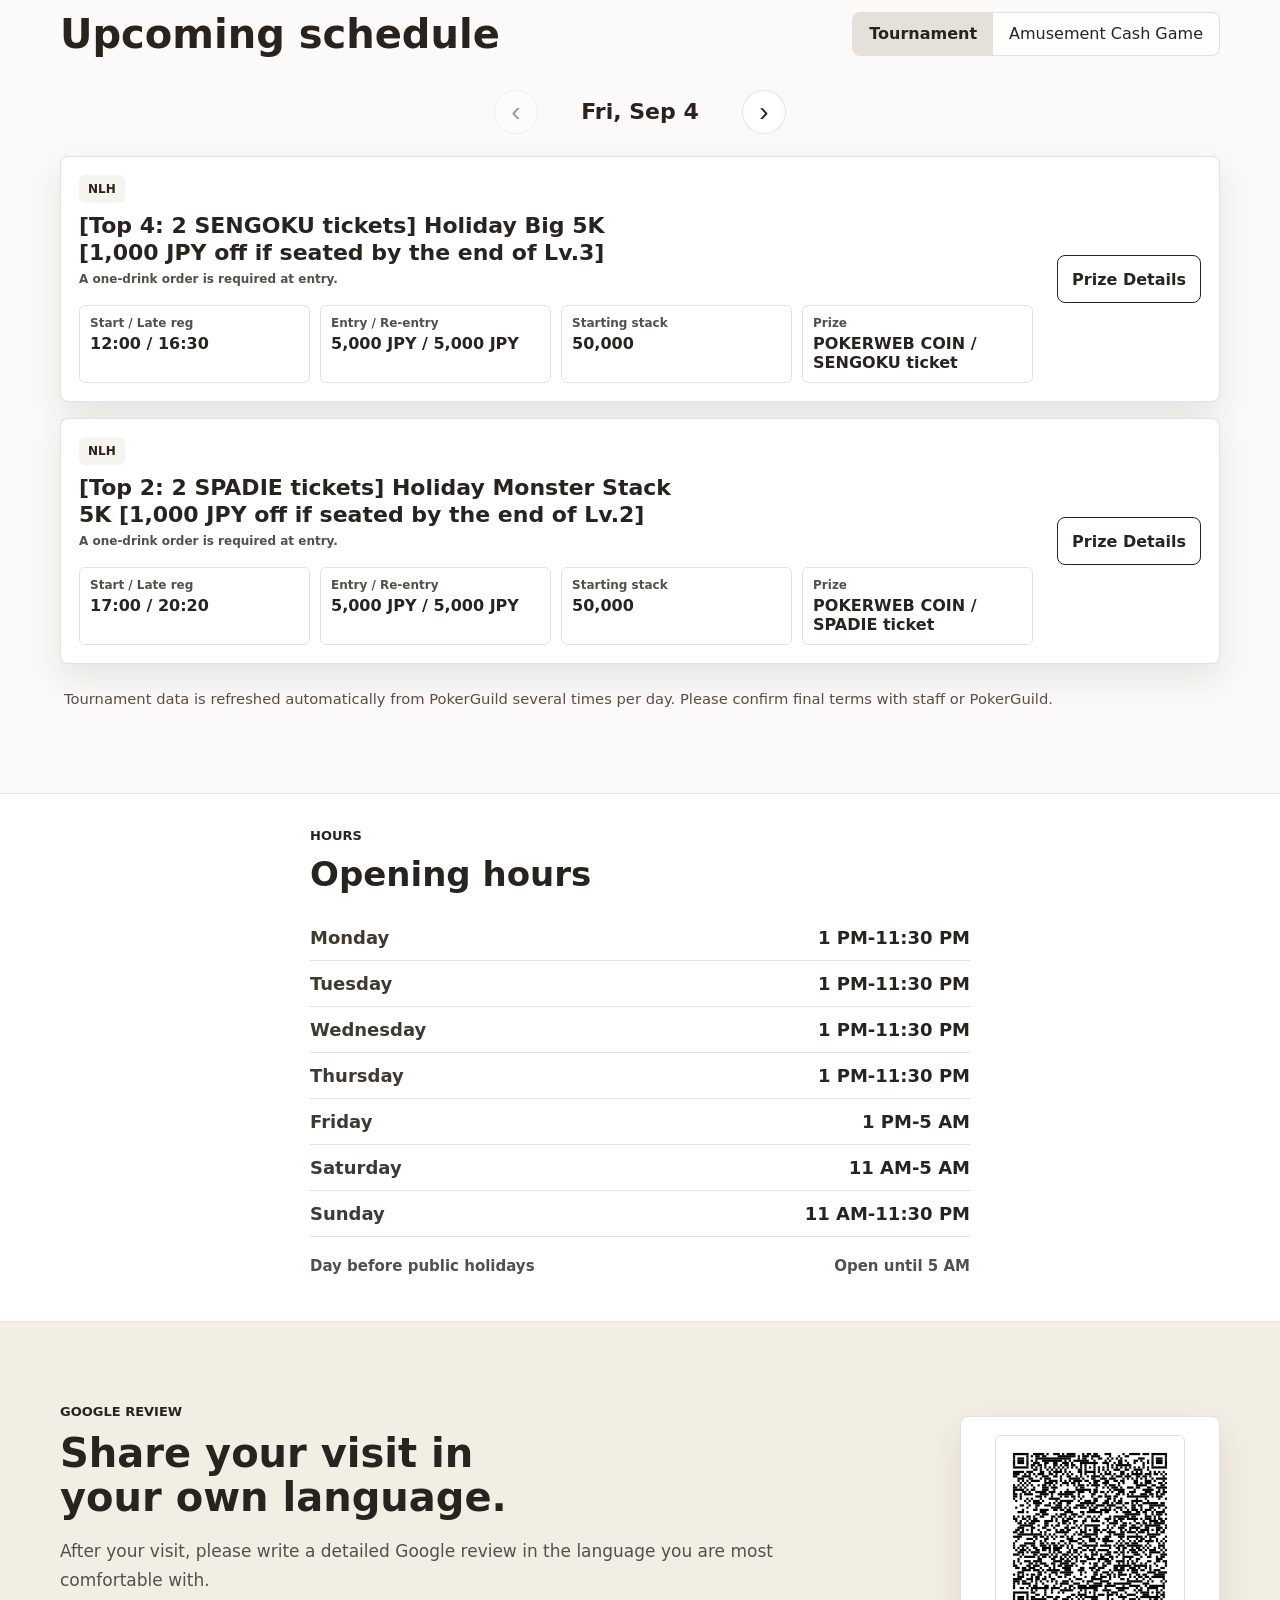
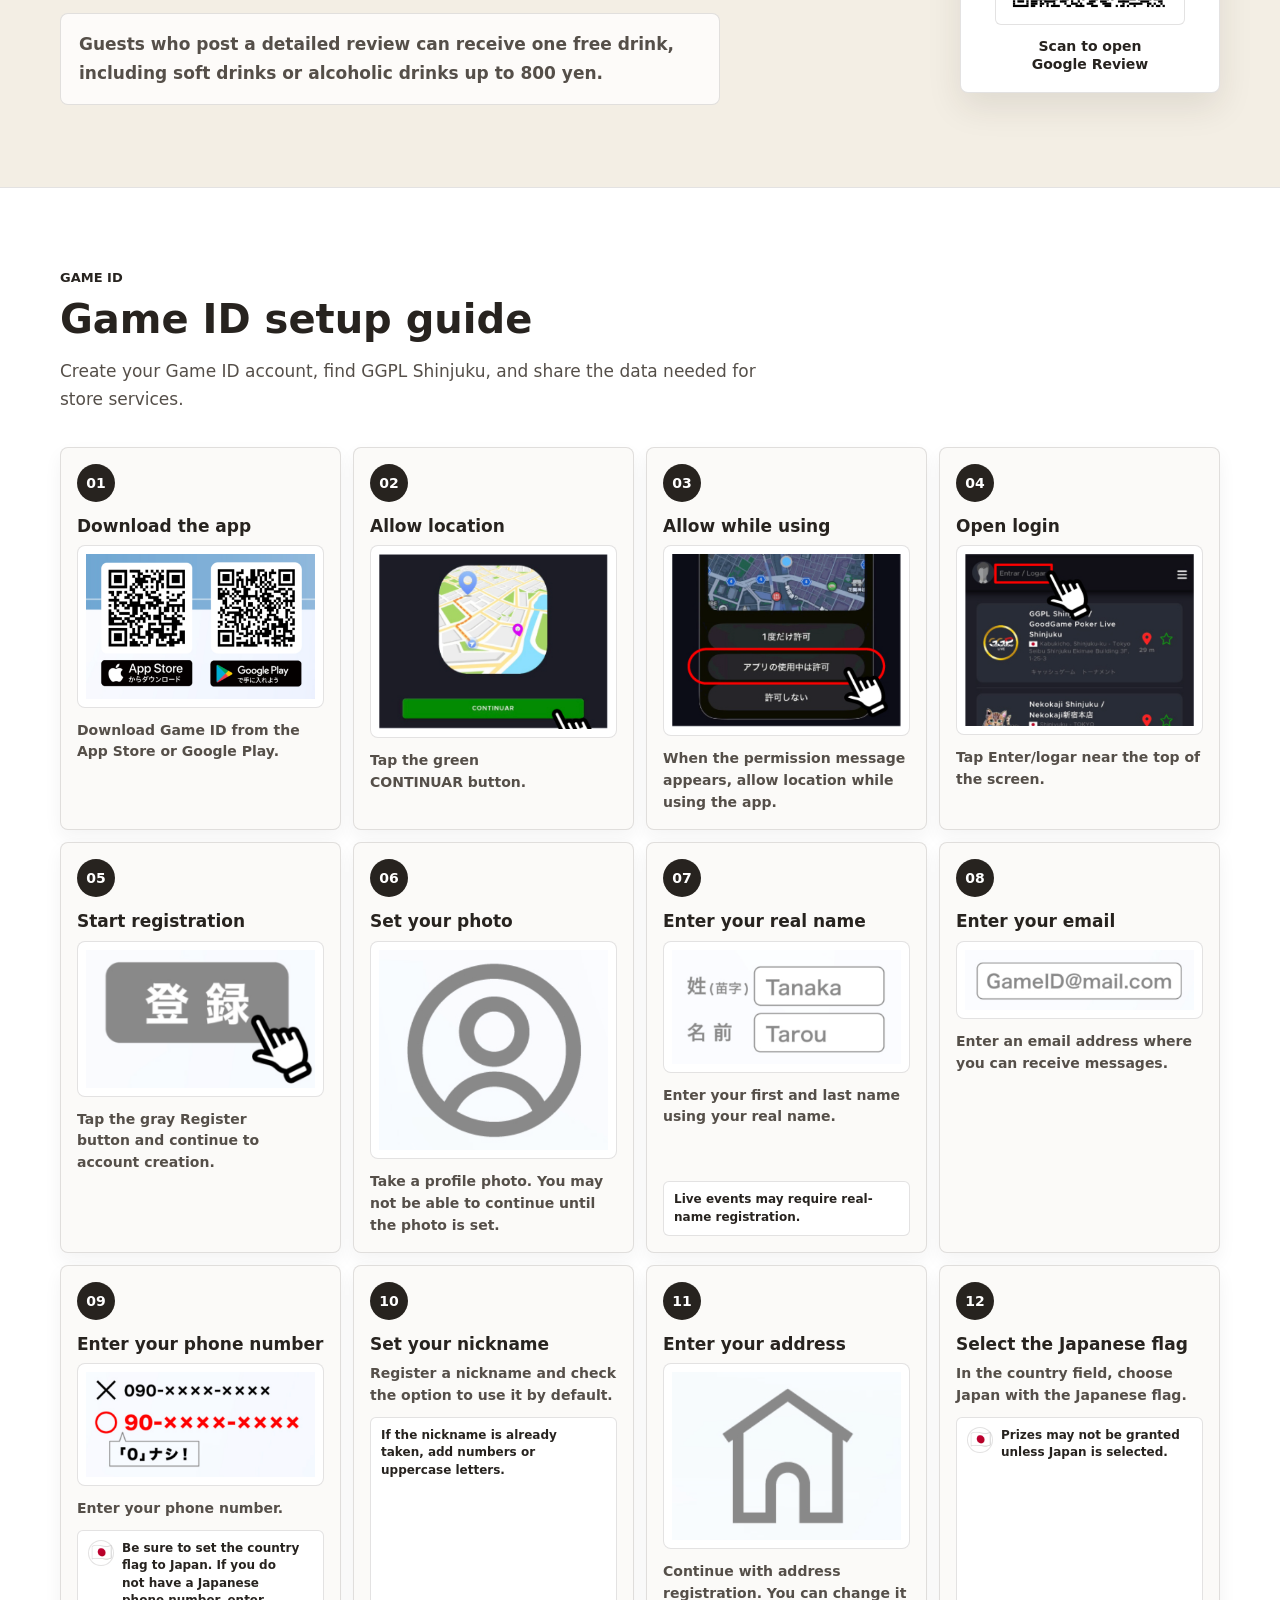
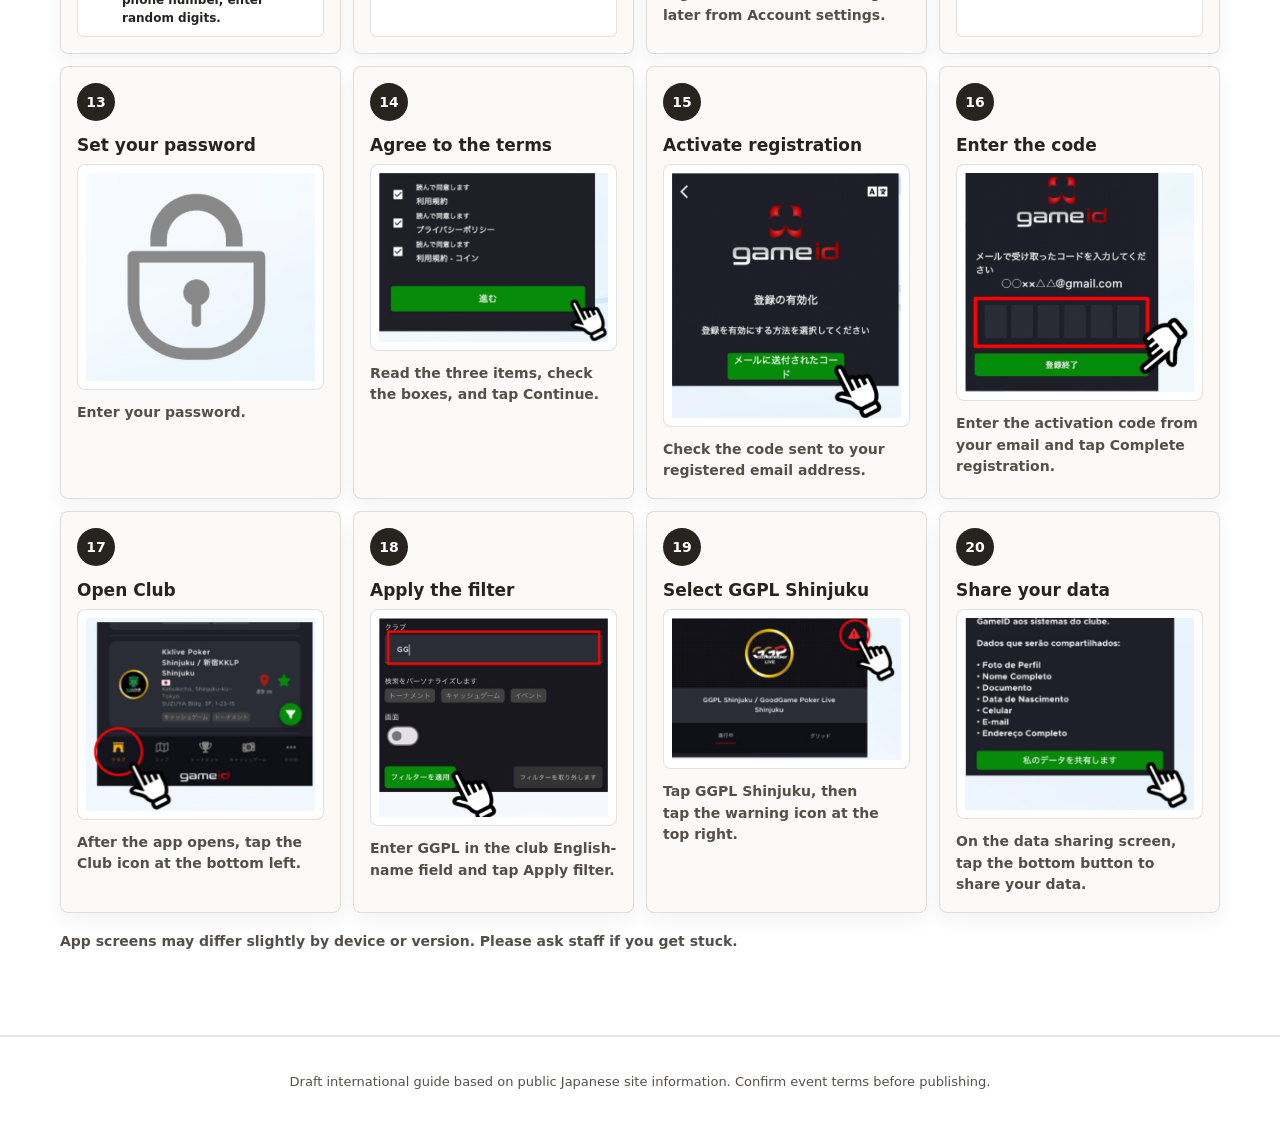
==== commit 3f38d78a: "Restore automated PokerGuild schedule updates" ====
--- a/outputs/site/index.html
+++ b/outputs/site/index.html
@@ -10,7 +10,7 @@
       content="International visitor guide for GoodGame Poker Live Shinjuku, an amusement poker room in Shinjuku, Tokyo."
     >
     <link rel="icon" href="assets/logo-shinjuku.png">
-    <link rel="stylesheet" href="styles.css?v=20260905-weekly-schedule">
+    <link rel="stylesheet" href="styles.css?v=20260905-auto-pokerguild">
   </head>
   <body>
     <header class="site-header" aria-label="Primary">
@@ -228,6 +228,6 @@
       </section>
     </div>
 
-    <script src="app.js?v=20260905-weekly-schedule"></script>
+    <script src="app.js?v=20260905-auto-pokerguild"></script>
   </body>
 </html>
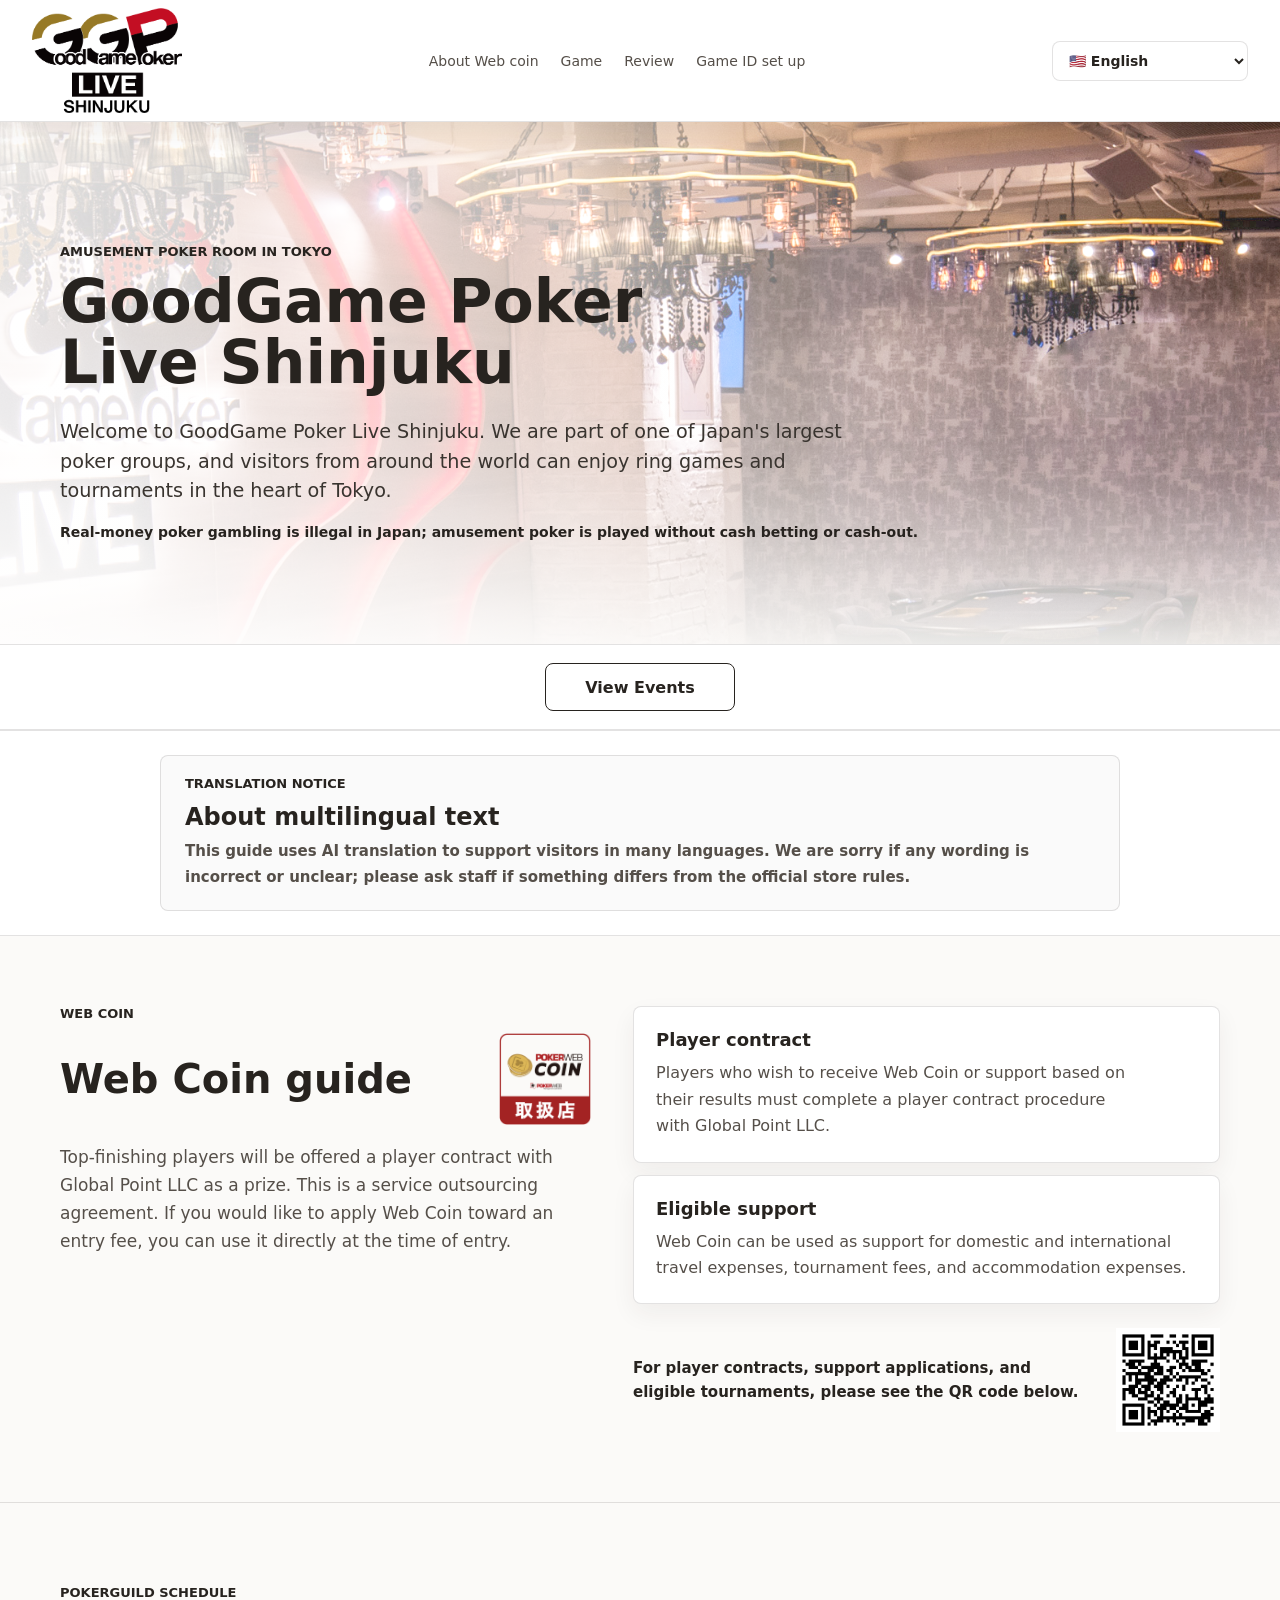
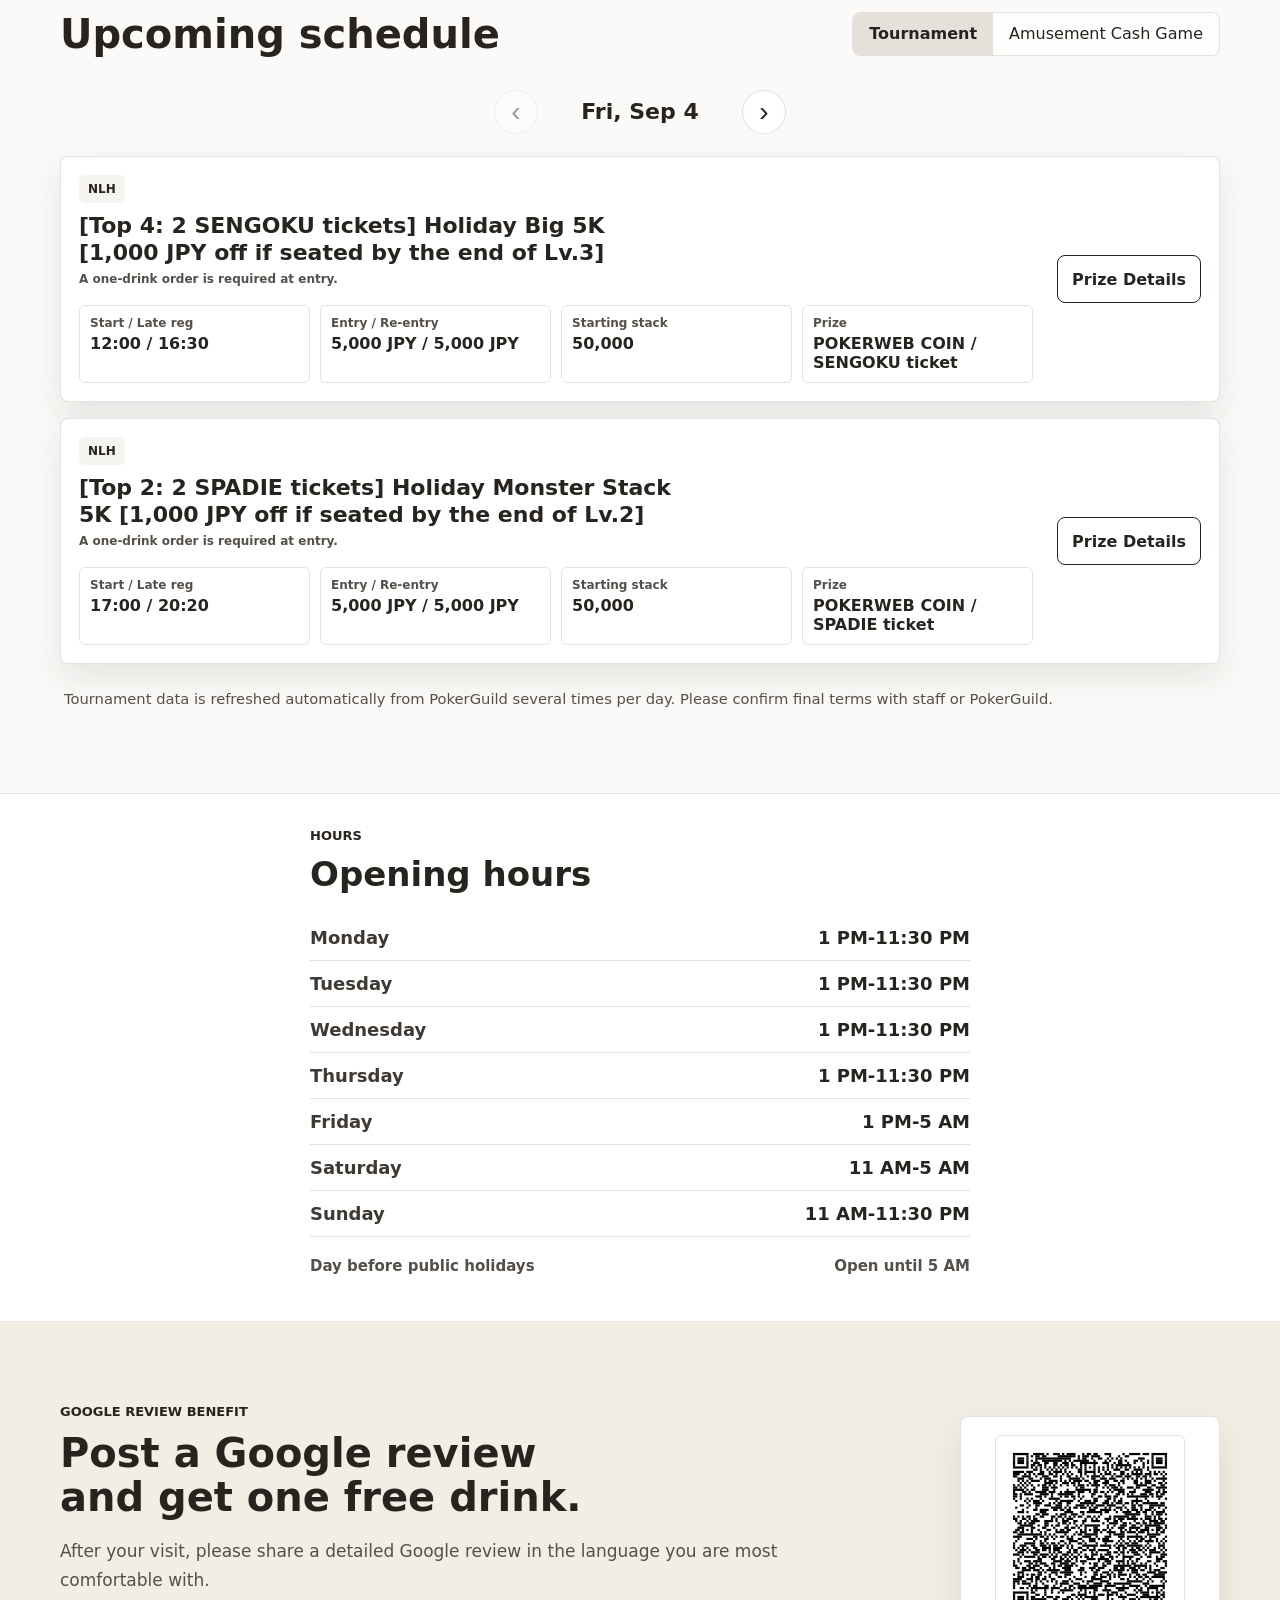
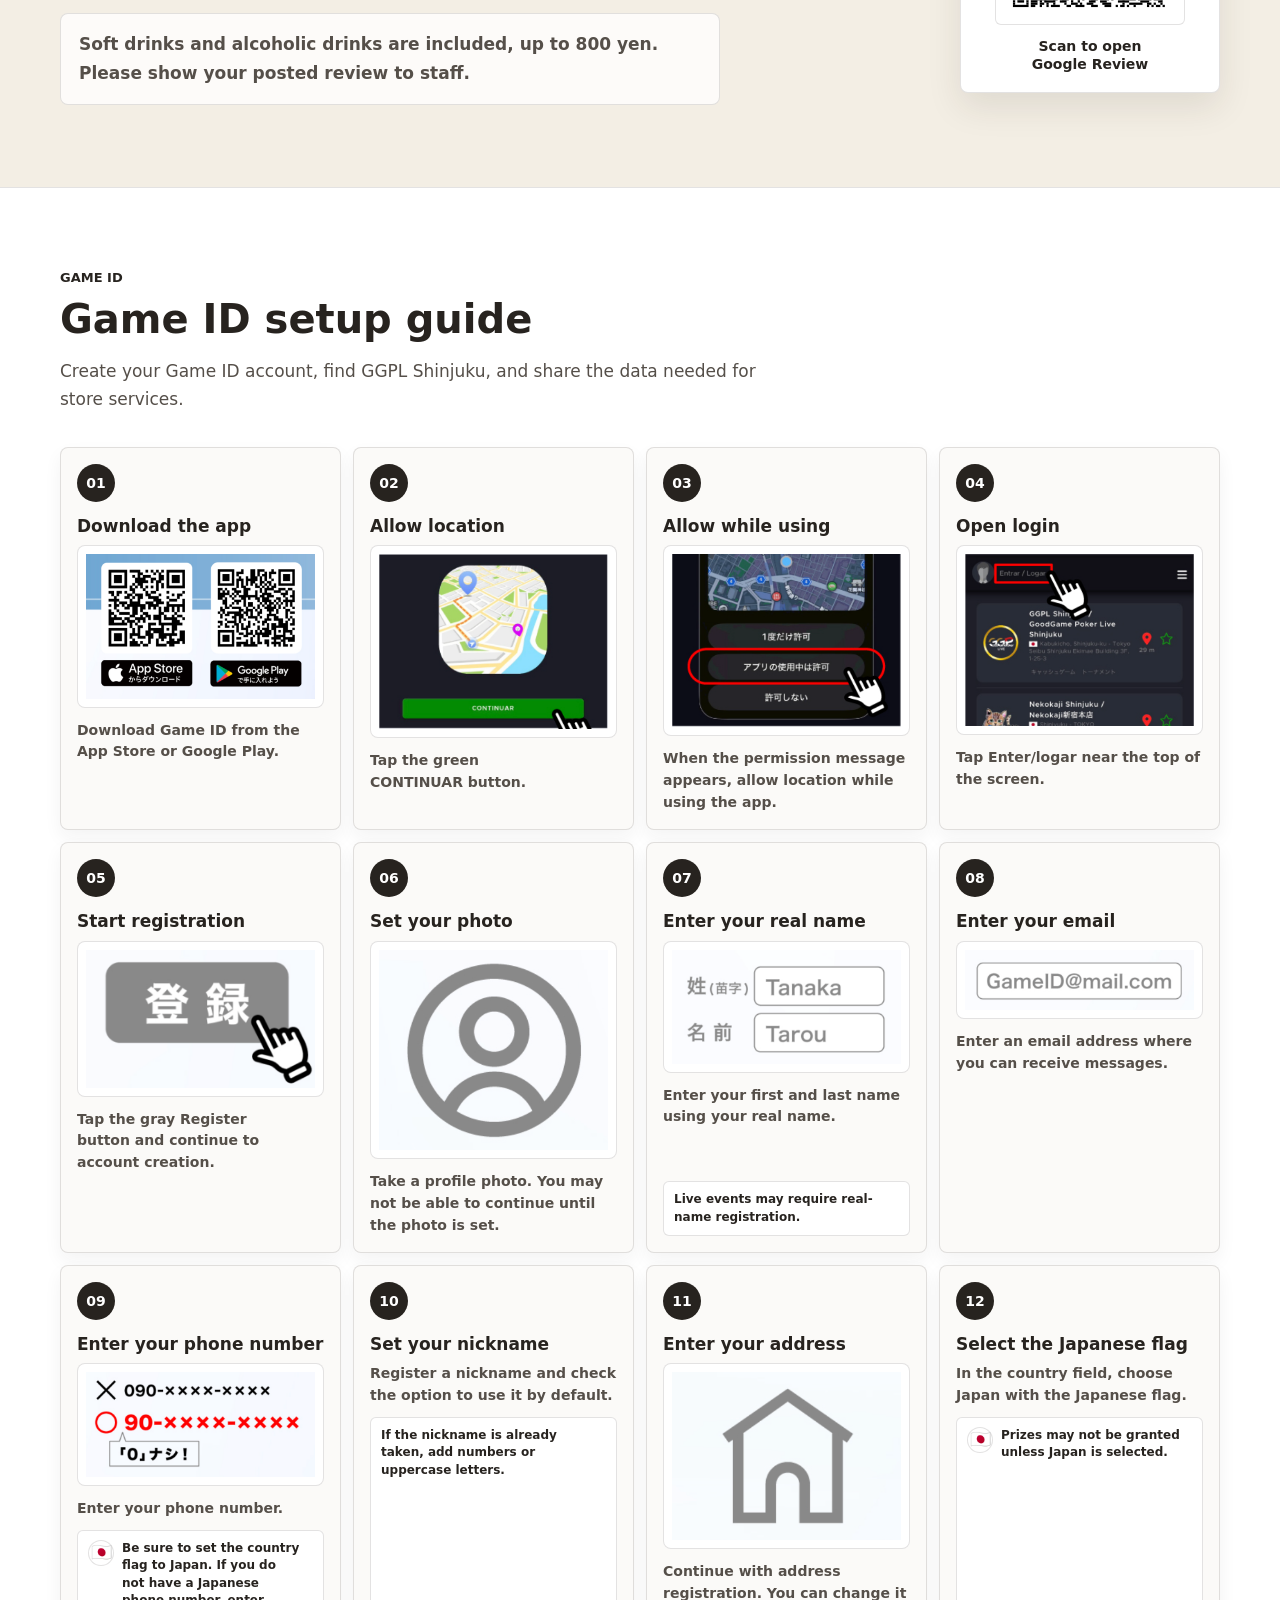
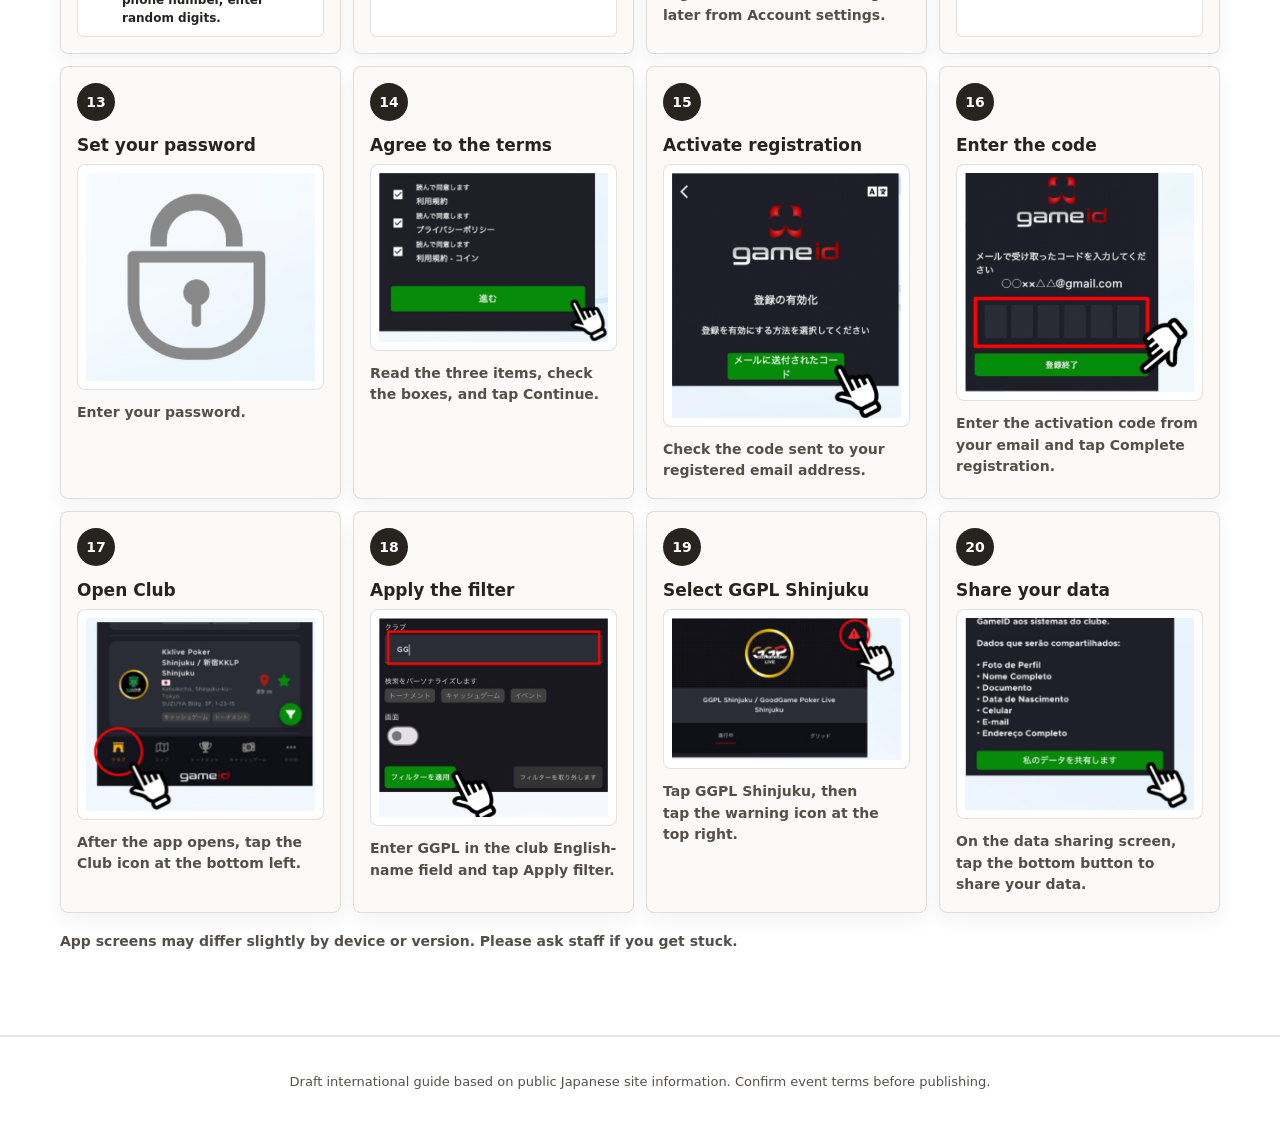
==== commit 995ebf54: "Promote Google review drink offer" ====
--- a/outputs/site/index.html
+++ b/outputs/site/index.html
@@ -10,7 +10,7 @@
       content="International visitor guide for GoodGame Poker Live Shinjuku, an amusement poker room in Shinjuku, Tokyo."
     >
     <link rel="icon" href="assets/logo-shinjuku.png">
-    <link rel="stylesheet" href="styles.css?v=20260905-auto-pokerguild">
+    <link rel="stylesheet" href="styles.css?v=20260905-review-drink">
   </head>
   <body>
     <header class="site-header" aria-label="Primary">
@@ -174,13 +174,13 @@
       <section id="apply" class="section section-accent review-section">
         <div class="section-inner review-layout">
           <div class="section-heading review-heading">
-            <p class="section-kicker" data-i18n="applyKicker">Google Review</p>
-            <h2 data-i18n="applyTitle">Share your visit in your own language.</h2>
+            <p class="section-kicker" data-i18n="applyKicker">Google Review Benefit</p>
+            <h2 data-i18n="applyTitle">Post a Google review and get one free drink.</h2>
             <p data-i18n="reviewCopy">
-              Please write a detailed Google review in your own language after your visit.
+              After your visit, please share a detailed Google review in the language you are most comfortable with.
             </p>
             <p class="review-offer" data-i18n="reviewOffer">
-              Guests who post a detailed review can receive one free drink, including soft drinks or alcohol up to 800 yen.
+              Soft drinks and alcoholic drinks are included, up to 800 yen. Please show your posted review to staff.
             </p>
           </div>
           <a
@@ -228,6 +228,6 @@
       </section>
     </div>
 
-    <script src="app.js?v=20260905-auto-pokerguild"></script>
+    <script src="app.js?v=20260905-review-drink"></script>
   </body>
 </html>
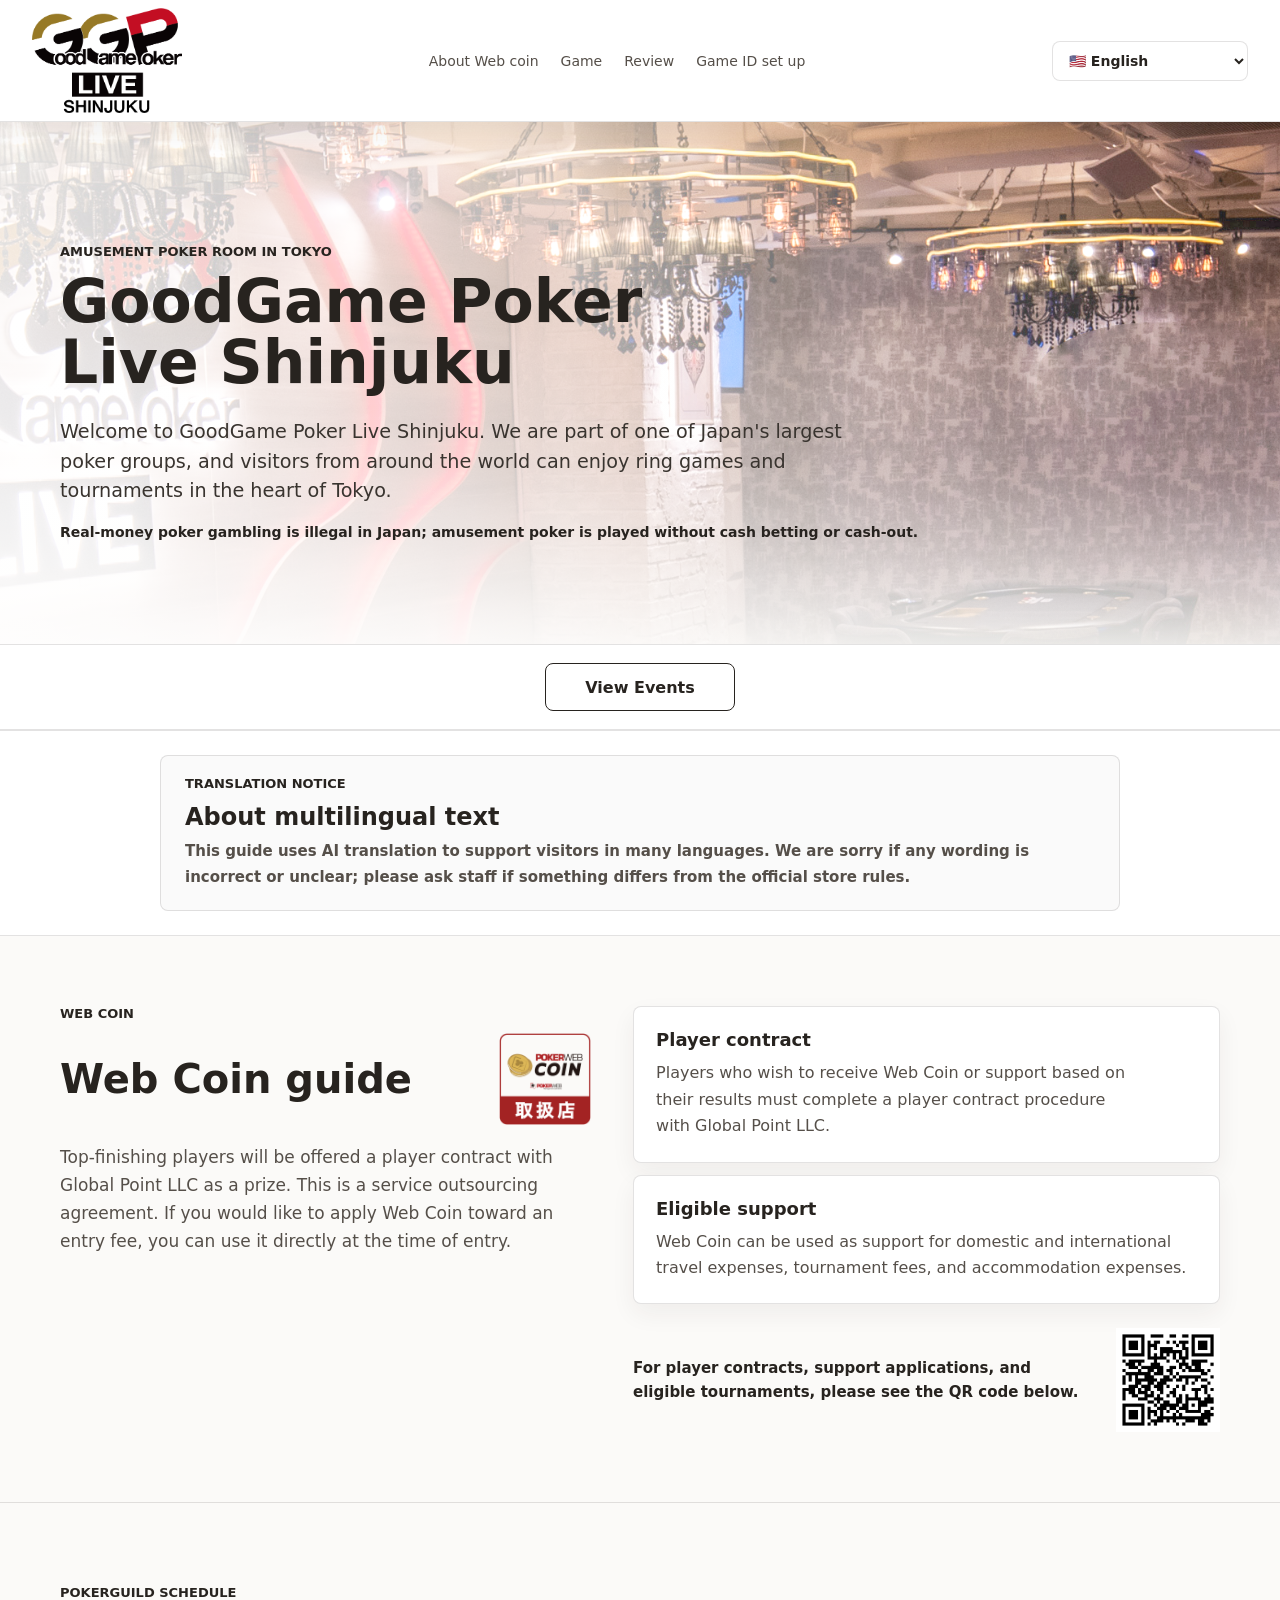
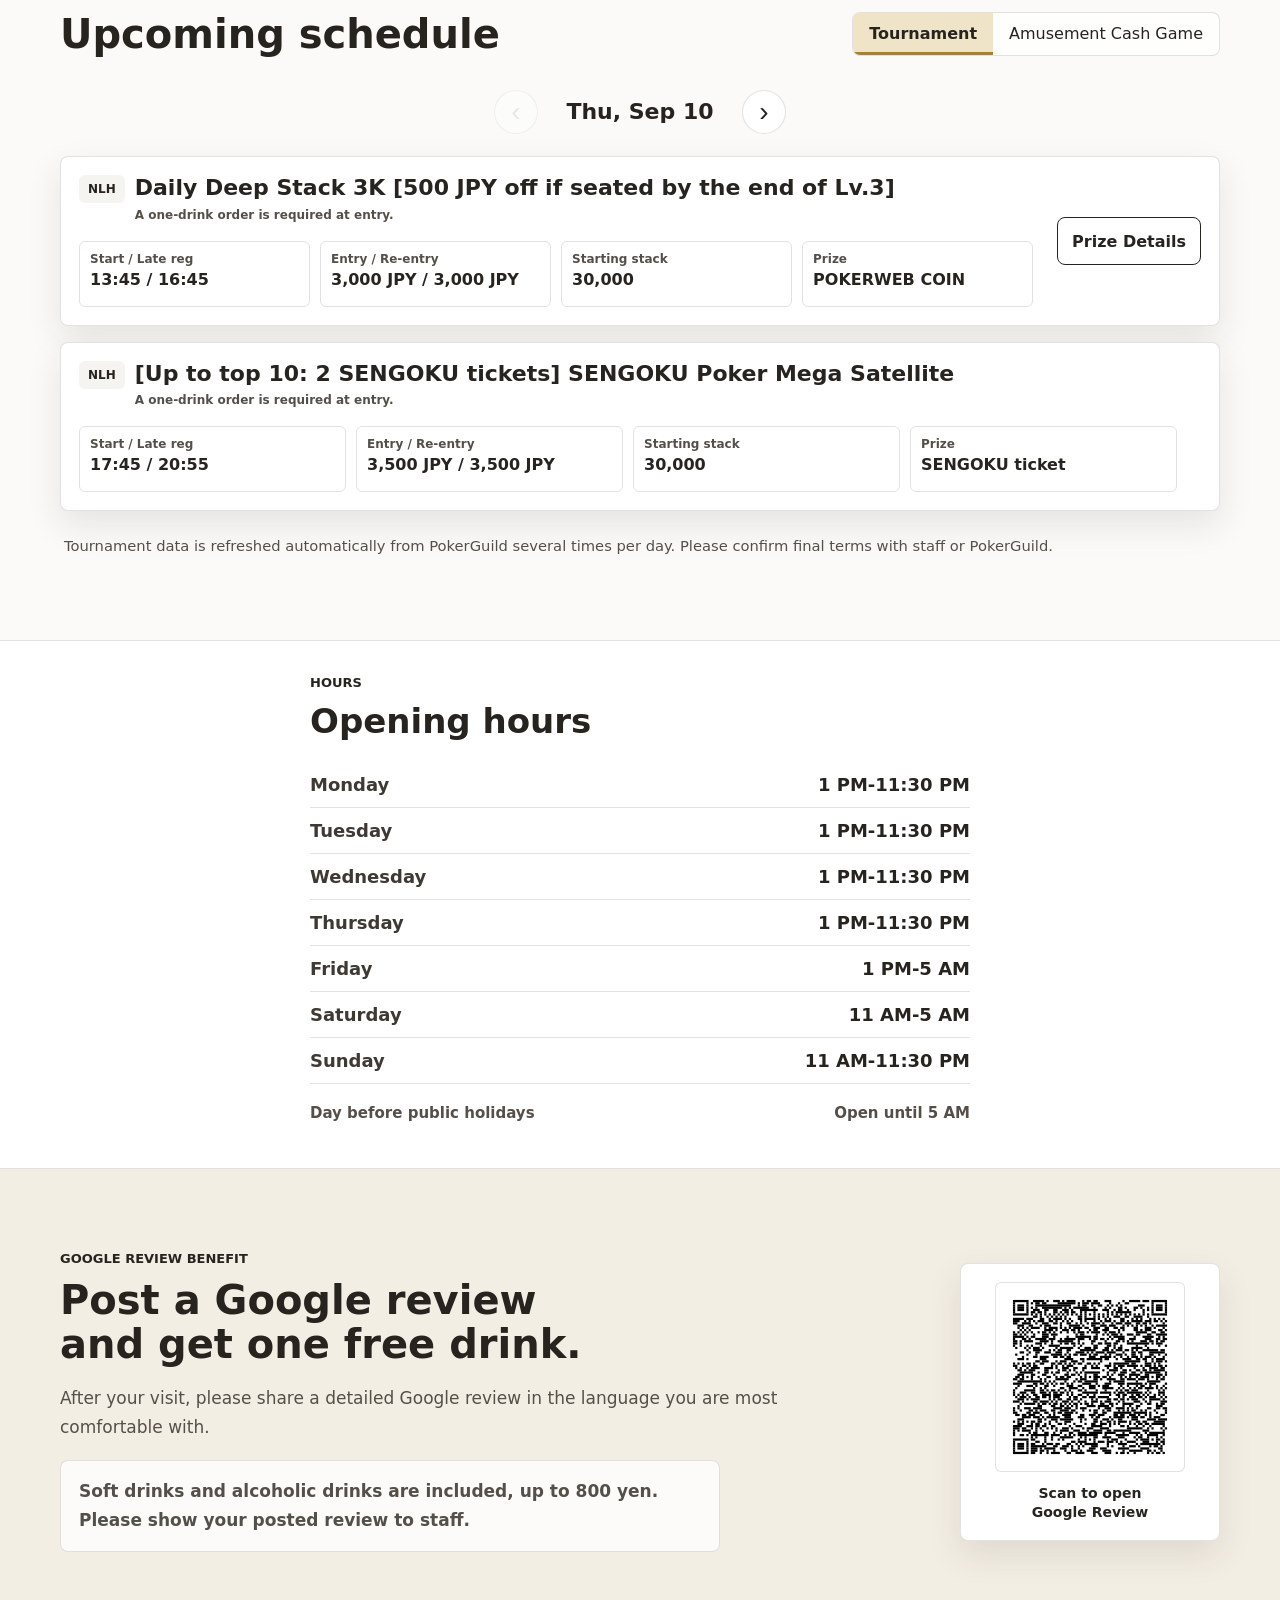
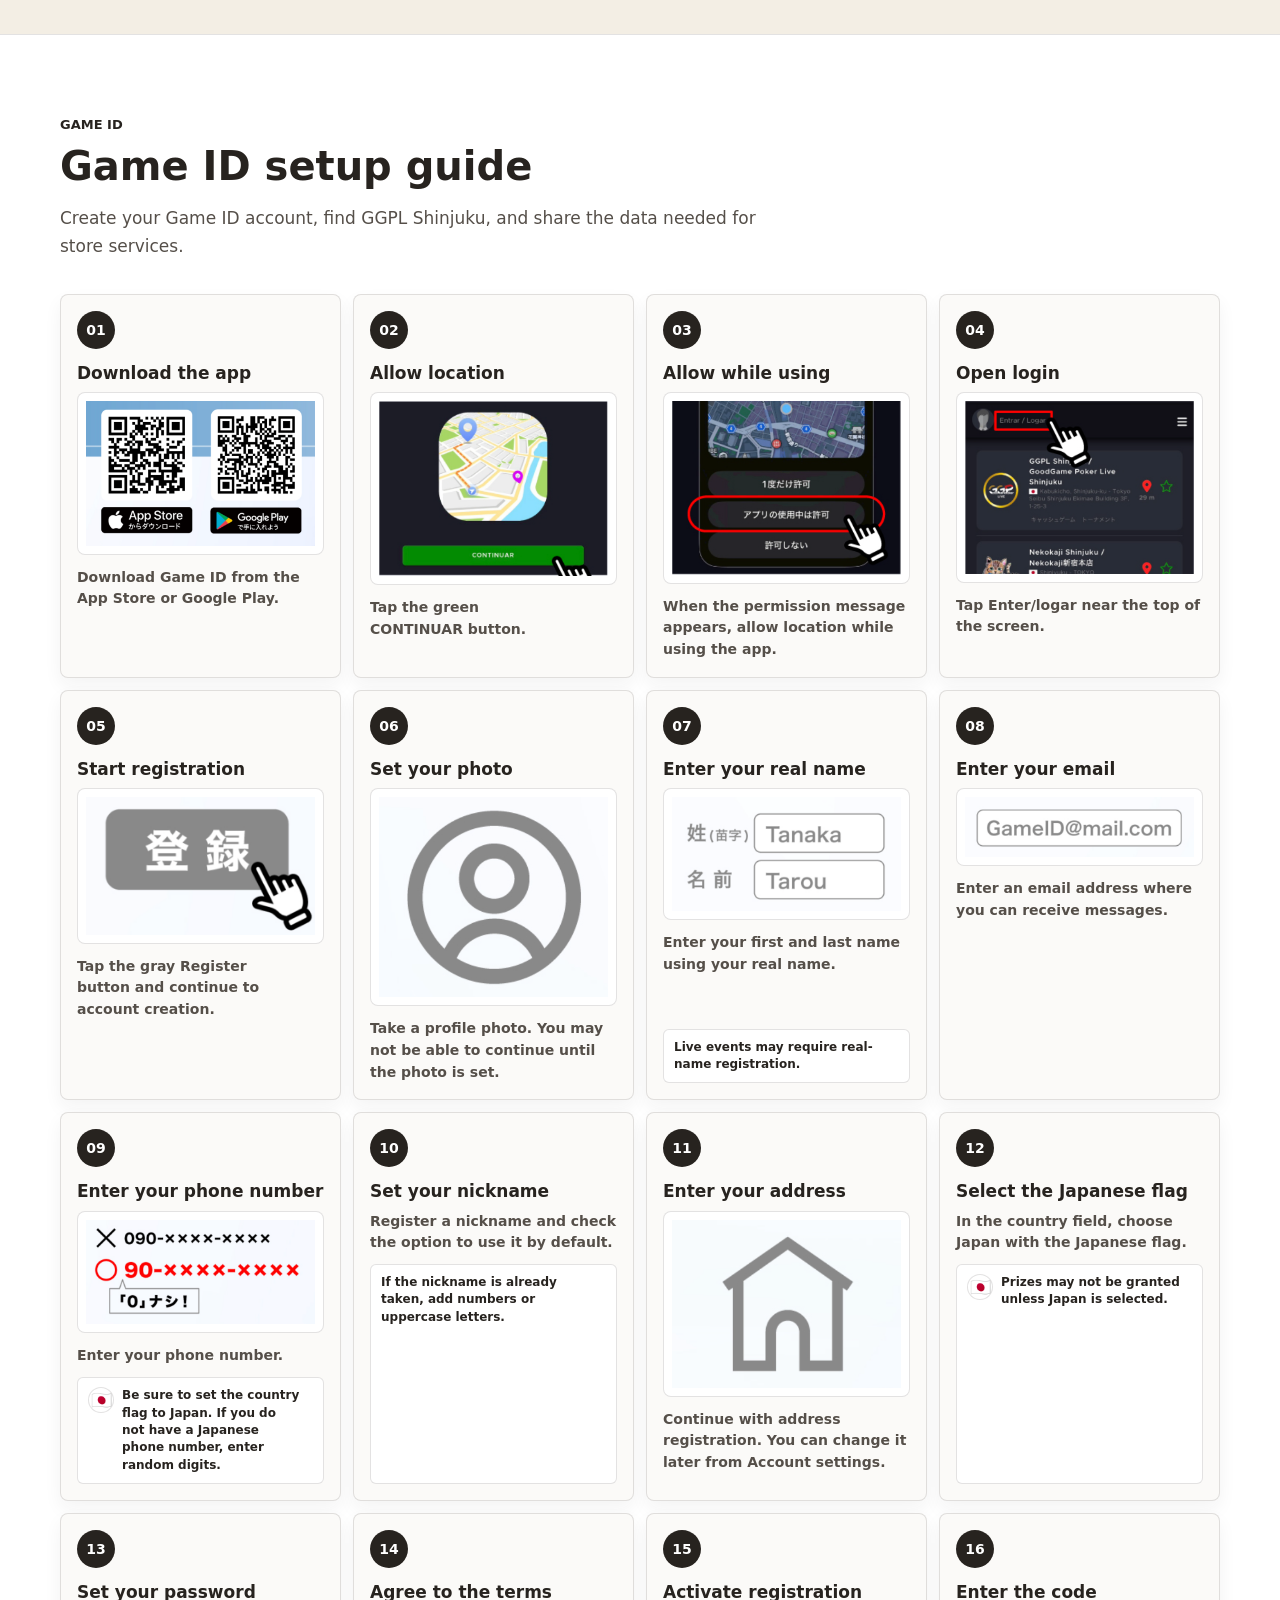
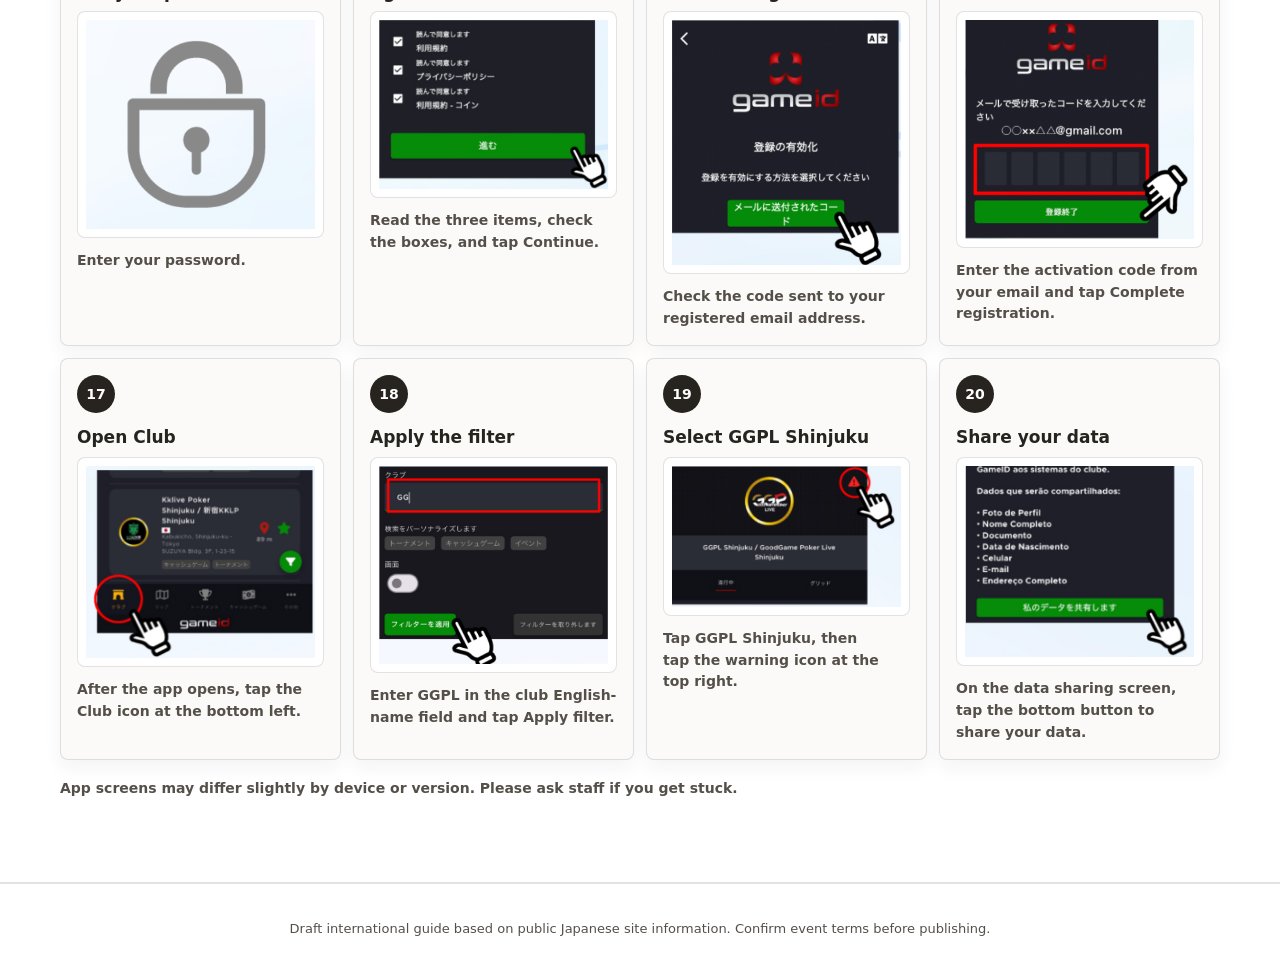
==== commit 3af00d38: "Add subtle UI accents to game section" ====
--- a/outputs/site/index.html
+++ b/outputs/site/index.html
@@ -10,7 +10,7 @@
       content="International visitor guide for GoodGame Poker Live Shinjuku, an amusement poker room in Shinjuku, Tokyo."
     >
     <link rel="icon" href="assets/logo-shinjuku.png">
-    <link rel="stylesheet" href="styles.css?v=20260905-review-drink">
+    <link rel="stylesheet" href="styles.css?v=20260911-ui-accent">
   </head>
   <body>
     <header class="site-header" aria-label="Primary">
--- a/outputs/site/styles.css
+++ b/outputs/site/styles.css
@@ -3,6 +3,11 @@
   --paper: #fbfaf8;
   --muted: #554f49;
   --line: rgba(26, 23, 20, 0.12);
+  --line-strong: rgba(26, 23, 20, 0.2);
+  --accent-gold: #a9822a;
+  --accent-gold-soft: #efe4c7;
+  --accent-gold-wash: #fff9ed;
+  --accent-blue-soft: #e8eef6;
   --night: #f3f0ec;
   --night-soft: #ebe6df;
   --control: #f2f0ec;
@@ -830,9 +835,10 @@
 }
 
 .filter-tabs button[aria-pressed="true"] {
-  background: var(--control-strong);
+  background: var(--accent-gold-soft);
   color: var(--ink);
   font-weight: 800;
+  box-shadow: inset 0 -3px 0 var(--accent-gold);
 }
 
 .event-list {
@@ -889,9 +895,10 @@
   grid-template-columns: repeat(2, minmax(128px, 1fr));
   justify-self: center;
   overflow: hidden;
-  border: 1px solid var(--line);
-  border-radius: 8px;
-  background: var(--white);
+  border: 1px solid var(--line-strong);
+  border-radius: 8px;
+  background: var(--white);
+  box-shadow: 0 12px 24px rgba(46, 38, 30, 0.08);
 }
 
 .cash-game-period-nav button {
@@ -915,6 +922,7 @@
 .cash-game-period-nav button[aria-pressed="true"] {
   background: var(--ink);
   color: var(--white);
+  box-shadow: inset 0 -4px 0 var(--accent-gold);
 }
 
 .date-arrow {
@@ -957,7 +965,59 @@
 }
 
 .event-card-fixed {
+  position: relative;
   grid-template-columns: 1fr;
+  overflow: hidden;
+  padding: 0;
+  border-color: var(--line-strong);
+  background: var(--accent-gold-wash);
+}
+
+.event-card-fixed::before {
+  content: "";
+  position: absolute;
+  inset: 0 0 auto;
+  height: 6px;
+  background: var(--accent-gold);
+}
+
+.event-card-fixed .event-content {
+  padding: 30px;
+  background: linear-gradient(180deg, rgba(255, 249, 237, 0.86), rgba(255, 255, 255, 0.96) 240px);
+}
+
+.event-card-fixed .event-title-row {
+  align-items: center;
+  padding-bottom: 18px;
+  margin-bottom: 18px;
+  border-bottom: 1px solid rgba(26, 23, 20, 0.1);
+}
+
+.event-card-fixed .event-title-copy h3 {
+  margin-top: 0;
+  font-size: clamp(24px, 3vw, 30px);
+}
+
+.event-card-fixed .event-subtitle {
+  display: inline-flex;
+  align-items: center;
+  min-height: 28px;
+  margin-top: 8px;
+  padding: 4px 9px;
+  border: 1px solid rgba(169, 130, 42, 0.34);
+  border-radius: 6px;
+  background: rgba(239, 228, 199, 0.72);
+  color: var(--ink);
+}
+
+.event-card-fixed .event-content > p {
+  max-width: 980px;
+  margin: 0 0 22px;
+  padding-left: 16px;
+  border-left: 4px solid var(--accent-gold);
+  color: var(--muted);
+  font-size: 17px;
+  line-height: 1.75;
 }
 
 .event-date {
@@ -1058,17 +1118,25 @@
 }
 
 .cash-game-rates {
-  margin-top: 14px;
-  padding: 12px;
-  border: 1px solid var(--line);
-  border-radius: 8px;
-  background: var(--white);
+  margin-top: 18px;
+  padding: 16px;
+  border: 1px solid rgba(169, 130, 42, 0.24);
+  border-radius: 8px;
+  background: rgba(255, 255, 255, 0.82);
+  box-shadow: inset 0 1px 0 rgba(255, 255, 255, 0.84);
 }
 
 .cash-game-rates > strong {
-  display: block;
-  margin-bottom: 8px;
-  font-size: 14px;
+  display: inline-flex;
+  align-items: center;
+  min-height: 28px;
+  margin-bottom: 10px;
+  padding: 3px 9px;
+  border-radius: 6px;
+  background: var(--ink);
+  color: var(--white);
+  font-size: 13px;
+  line-height: 1.2;
 }
 
 .cash-game-rate-grid {
@@ -1078,13 +1146,24 @@
 }
 
 .cash-game-rate-row {
+  position: relative;
   display: grid;
   gap: 5px;
-  min-height: 64px;
-  padding: 9px 10px;
-  border: 1px solid var(--line);
+  min-height: 76px;
+  padding: 15px 14px 12px;
+  overflow: hidden;
+  border: 1px solid rgba(26, 23, 20, 0.13);
   border-radius: 6px;
-  background: var(--control-soft);
+  background: var(--white);
+  box-shadow: 0 8px 18px rgba(46, 38, 30, 0.06);
+}
+
+.cash-game-rate-row::before {
+  content: "";
+  position: absolute;
+  inset: 0 0 auto;
+  height: 4px;
+  background: var(--accent-gold);
 }
 
 .cash-game-rate-main {
@@ -1095,14 +1174,14 @@
 }
 
 .cash-game-rate-main strong {
-  font-size: 15px;
+  font-size: 18px;
   line-height: 1.1;
 }
 
 .cash-game-rate-main span,
 .cash-game-rate-max {
   color: var(--muted);
-  font-size: 12px;
+  font-size: 13px;
   font-weight: 800;
   line-height: 1.25;
 }
@@ -1110,27 +1189,51 @@
 .cash-game-chips {
   display: grid;
   grid-template-columns: repeat(2, minmax(0, 1fr));
-  gap: 10px;
-  margin-top: 10px;
+  gap: 16px;
+  margin-top: 16px;
 }
 
 .cash-game-chip-panel {
-  padding: 12px;
-  border: 1px solid var(--line);
-  border-radius: 8px;
-  background: var(--white);
+  position: relative;
+  overflow: hidden;
+  padding: 18px 20px;
+  border: 1px solid rgba(26, 23, 20, 0.14);
+  border-radius: 8px;
+  background: var(--white);
+  box-shadow: 0 12px 24px rgba(46, 38, 30, 0.07);
+}
+
+.cash-game-chip-panel::before {
+  content: "";
+  position: absolute;
+  inset: 0 0 auto;
+  height: 5px;
+  background: var(--accent-gold-soft);
+}
+
+.cash-game-chip-panel:nth-child(2) {
+  border-color: rgba(63, 82, 114, 0.18);
+}
+
+.cash-game-chip-panel:nth-child(2)::before,
+.cash-game-chip-panel:nth-child(2) .cash-game-chip-note {
+  background: var(--accent-blue-soft);
 }
 
 .cash-game-chip-panel h4 {
-  margin: 0 0 8px;
-  font-size: 14px;
+  margin: 0 0 10px;
+  font-size: 17px;
   line-height: 1.2;
 }
 
 .cash-game-chip-note {
-  margin: -2px 0 8px;
-  color: var(--muted);
-  font-size: 11px;
+  display: inline-flex;
+  margin: -2px 0 12px;
+  padding: 4px 8px;
+  border-radius: 6px;
+  background: var(--control-soft);
+  color: var(--muted);
+  font-size: 12px;
   font-weight: 850;
   line-height: 1.35;
 }
@@ -1145,8 +1248,8 @@
   grid-template-columns: minmax(0, 1fr) auto;
   gap: 10px;
   align-items: baseline;
-  min-height: 32px;
-  padding: 7px 0;
+  min-height: 38px;
+  padding: 9px 0;
   border-top: 1px solid var(--line);
 }
 
@@ -1159,7 +1262,7 @@
   flex-wrap: wrap;
   gap: 4px;
   color: var(--muted);
-  font-size: 13px;
+  font-size: 14px;
   font-weight: 800;
   line-height: 1.25;
 }
@@ -1176,17 +1279,17 @@
   justify-content: flex-end;
   gap: 3px;
   color: var(--ink);
-  font-size: 13px;
+  font-size: 15px;
   line-height: 1.25;
   text-align: right;
 }
 
 .cash-game-period-notice {
-  margin-top: 10px;
-  padding: 12px;
-  border: 1px solid var(--line);
-  border-radius: 8px;
-  background: var(--white);
+  margin-top: 16px;
+  padding: 14px 16px;
+  border: 1px solid rgba(169, 130, 42, 0.24);
+  border-radius: 8px;
+  background: var(--accent-gold-wash);
 }
 
 .cash-game-period-notice p {
@@ -1201,10 +1304,11 @@
   display: grid;
   gap: 10px;
   margin-top: 18px;
-  padding: 14px;
-  border: 1px solid var(--line);
-  border-radius: 8px;
-  background: var(--control-soft);
+  padding: 16px;
+  border: 1px solid rgba(169, 130, 42, 0.24);
+  border-radius: 8px;
+  background: rgba(255, 255, 255, 0.82);
+  box-shadow: 0 10px 20px rgba(46, 38, 30, 0.06);
 }
 
 .cash-game-late-row {
@@ -1822,6 +1926,10 @@
     padding: 8px 10px;
   }
 
+  .event-card-fixed .event-content {
+    padding: 22px;
+  }
+
   .event-weekday-nav {
     grid-template-columns: repeat(4, minmax(0, 1fr));
     gap: 6px;
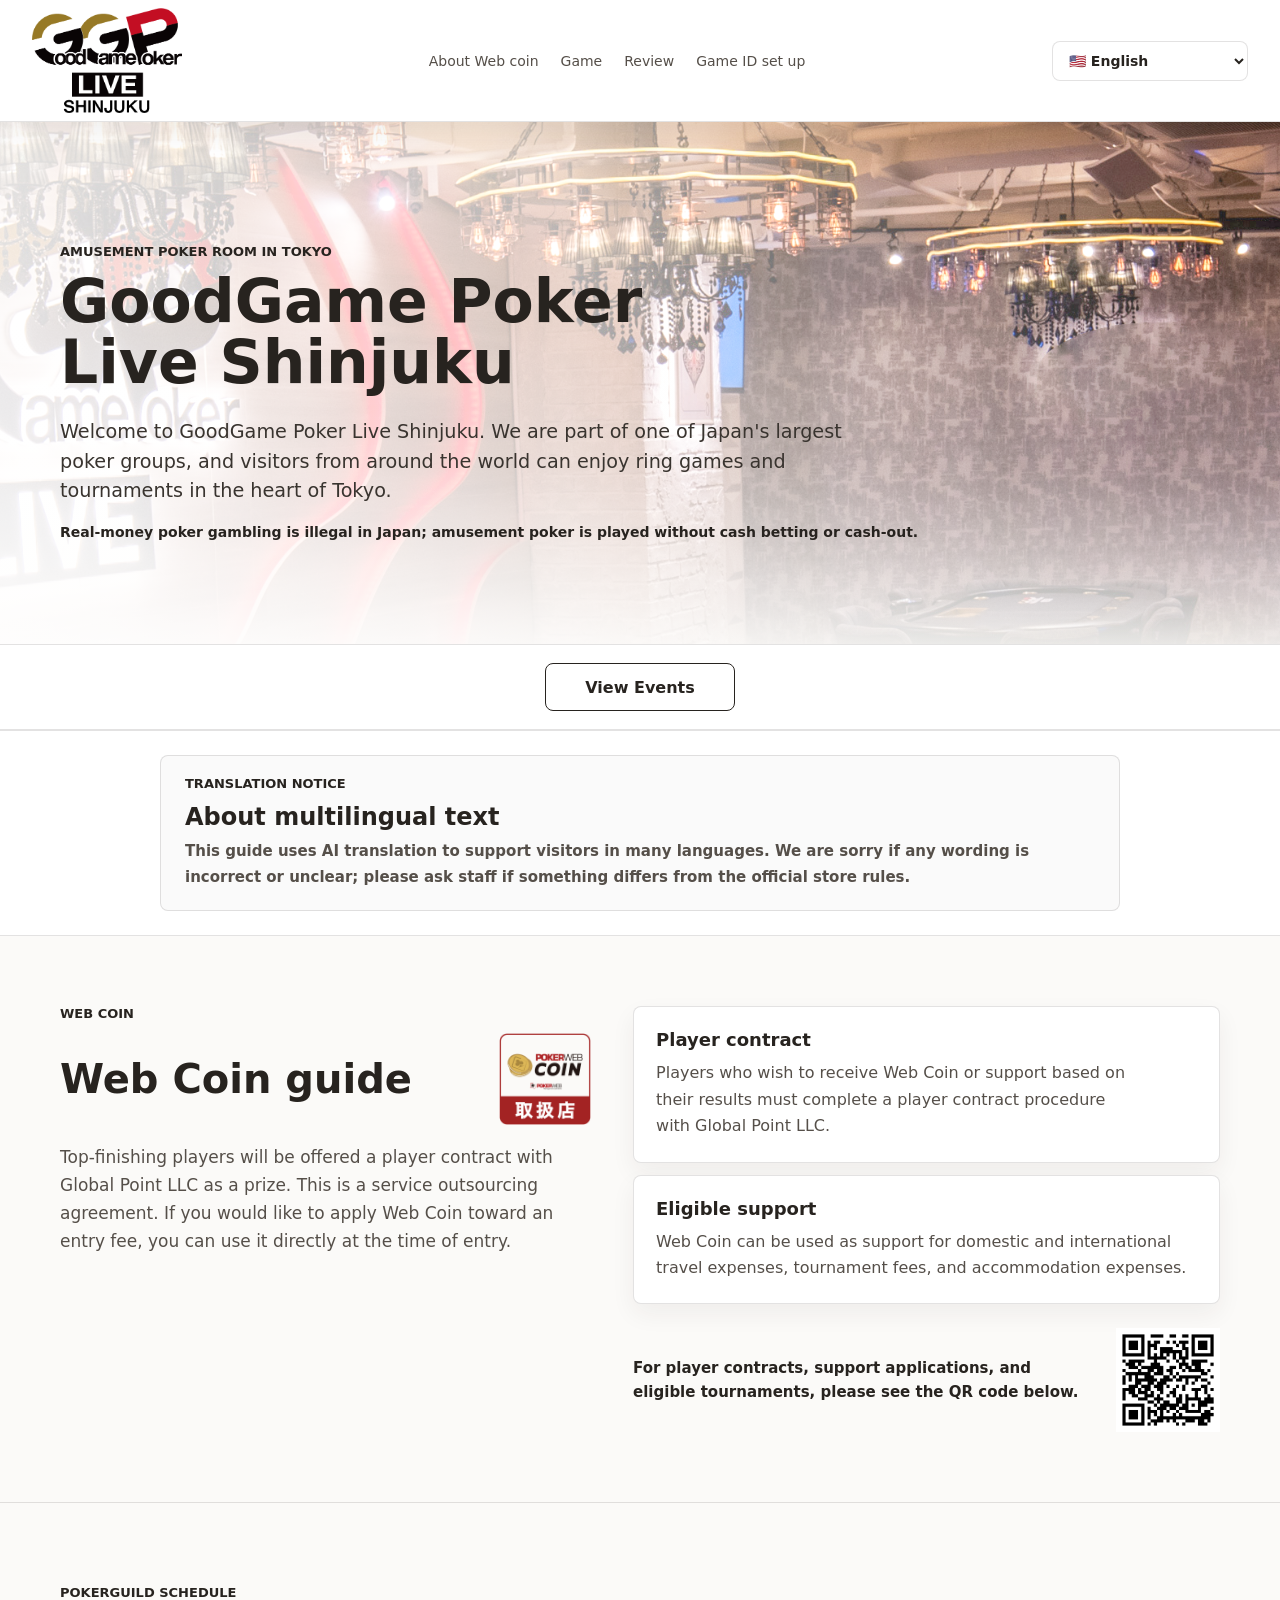
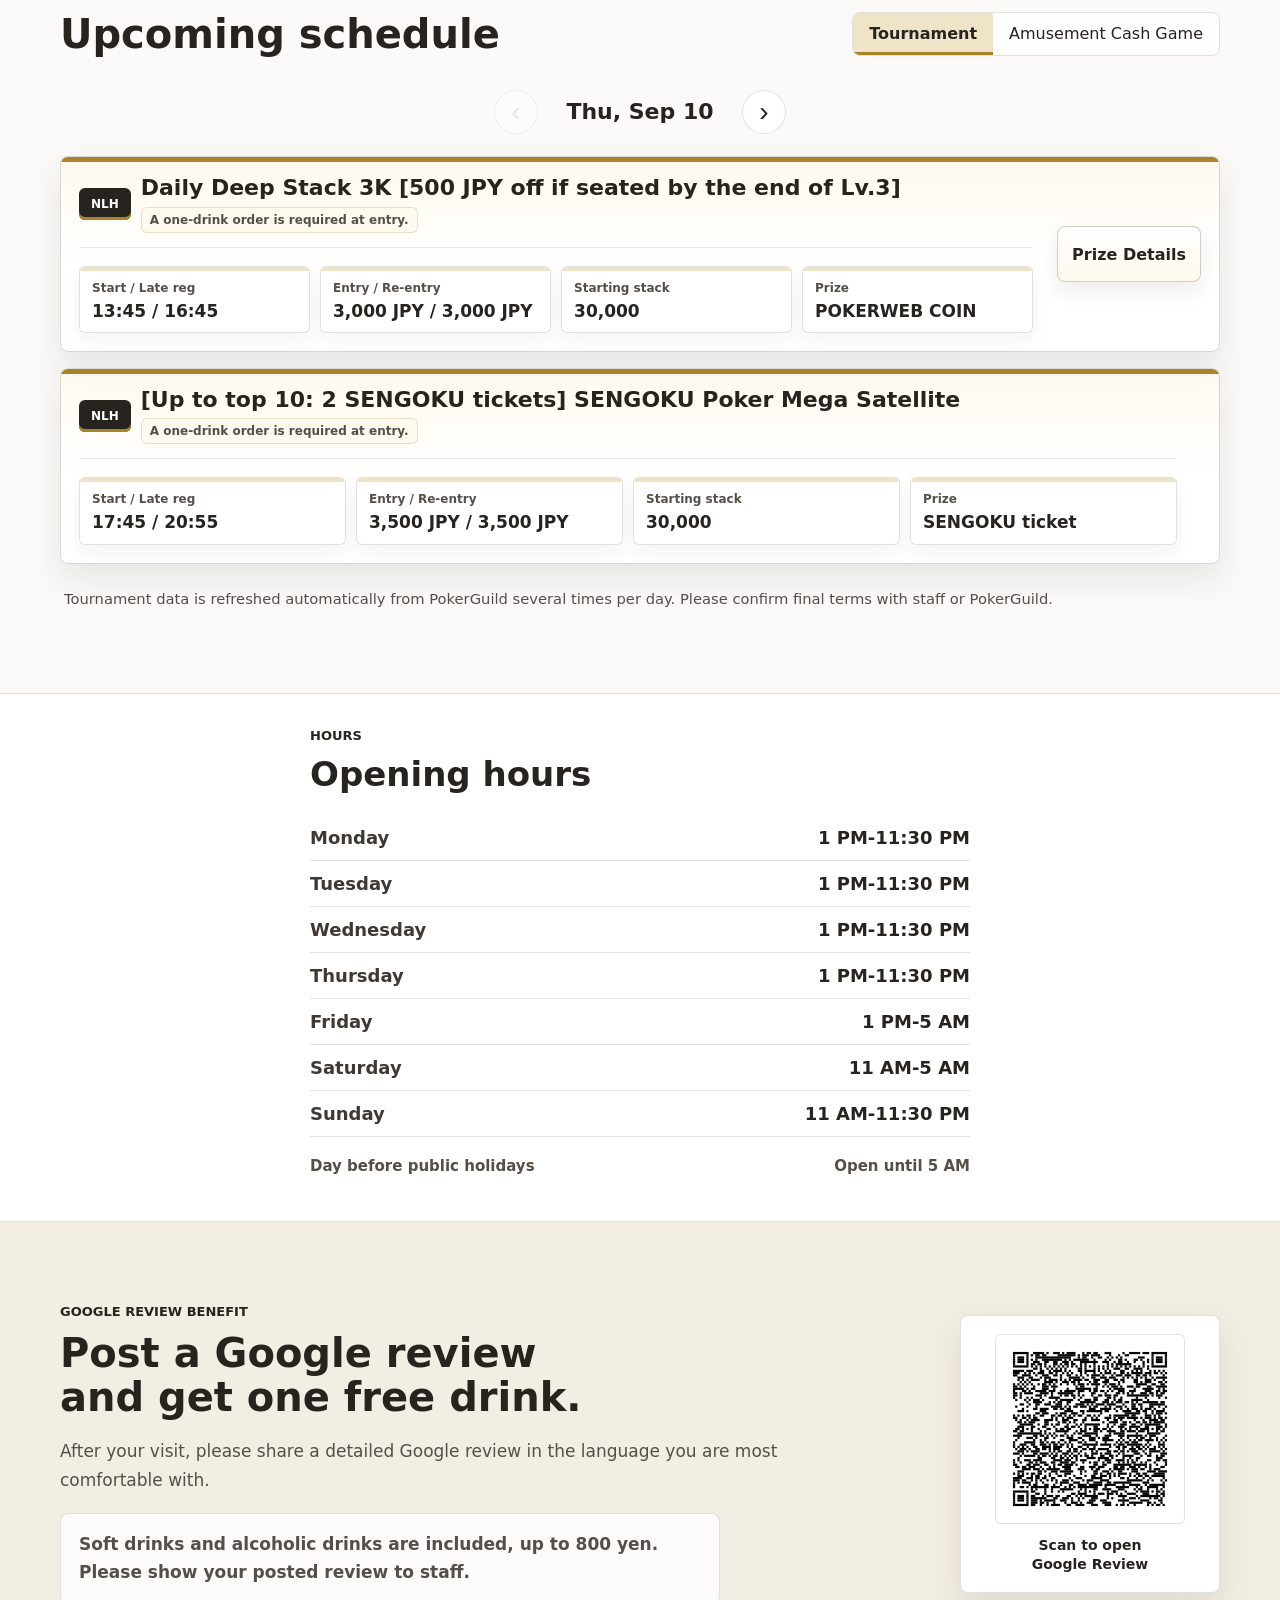
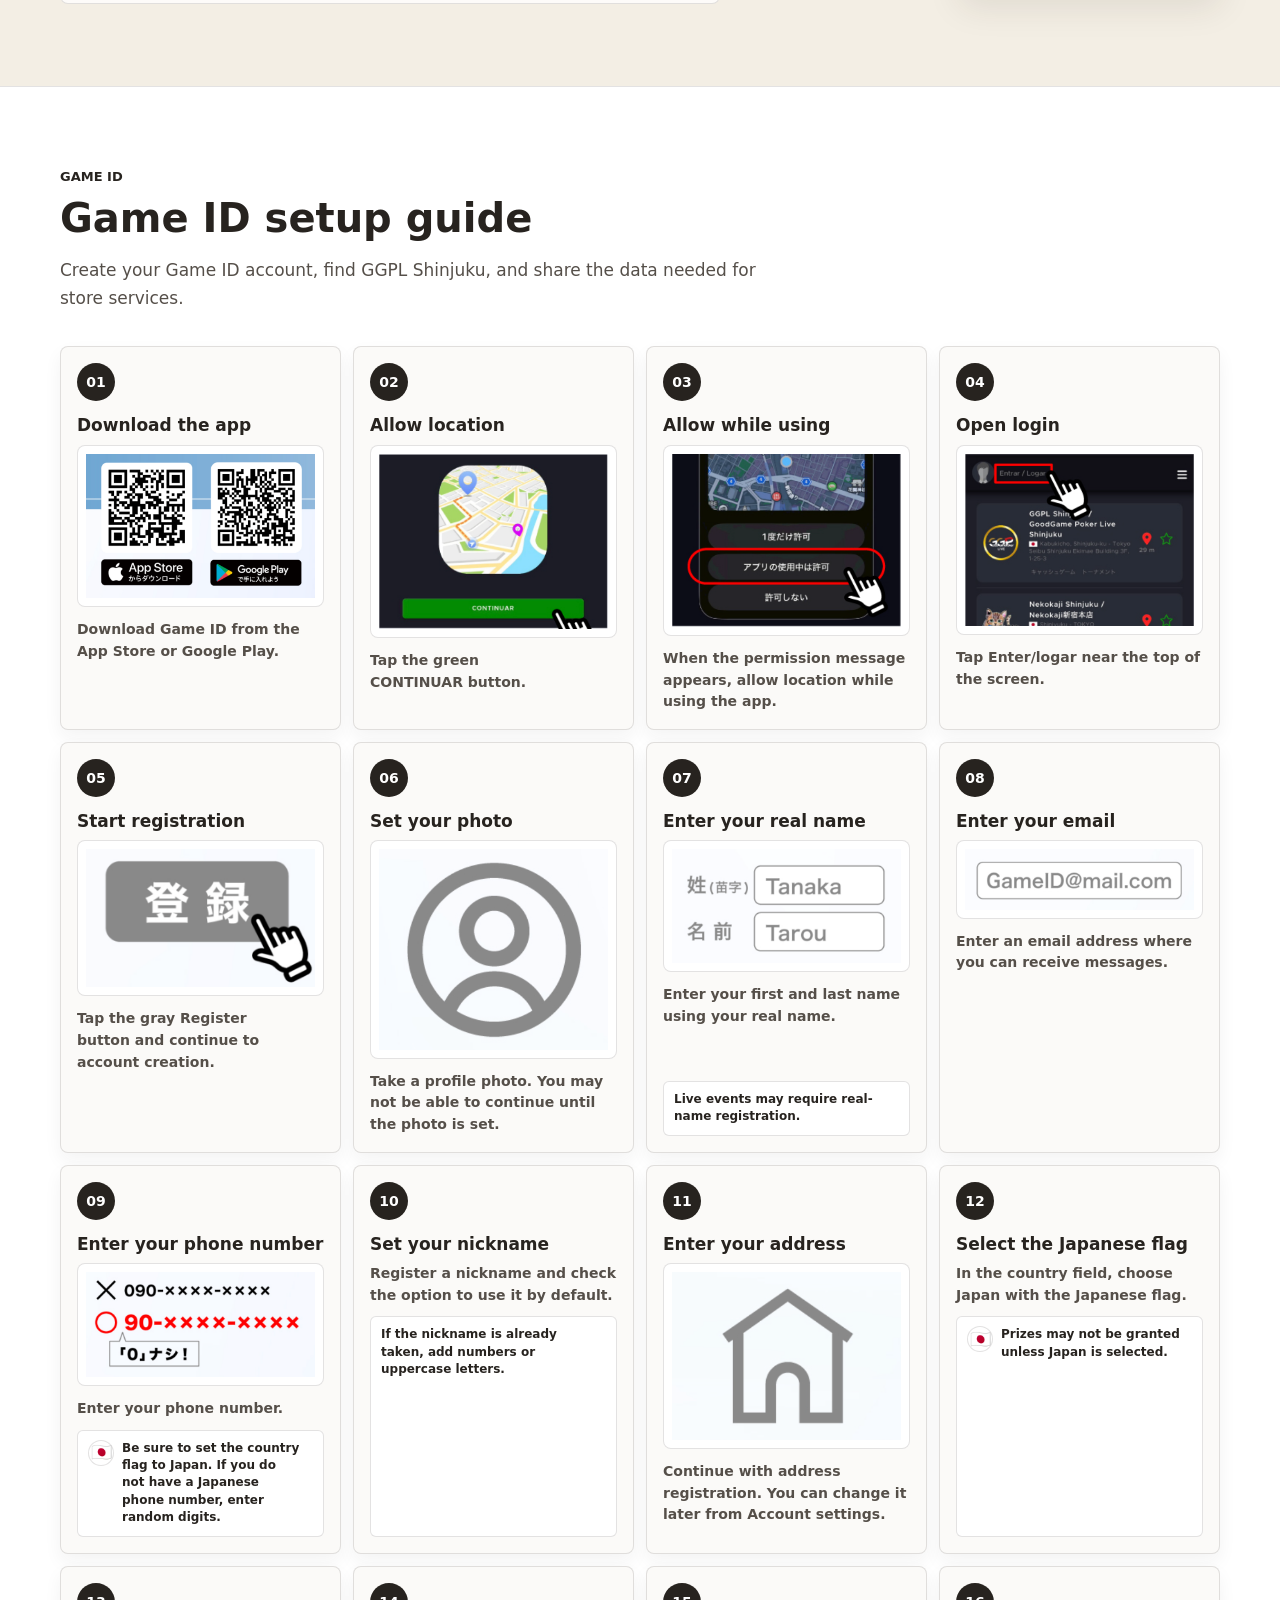
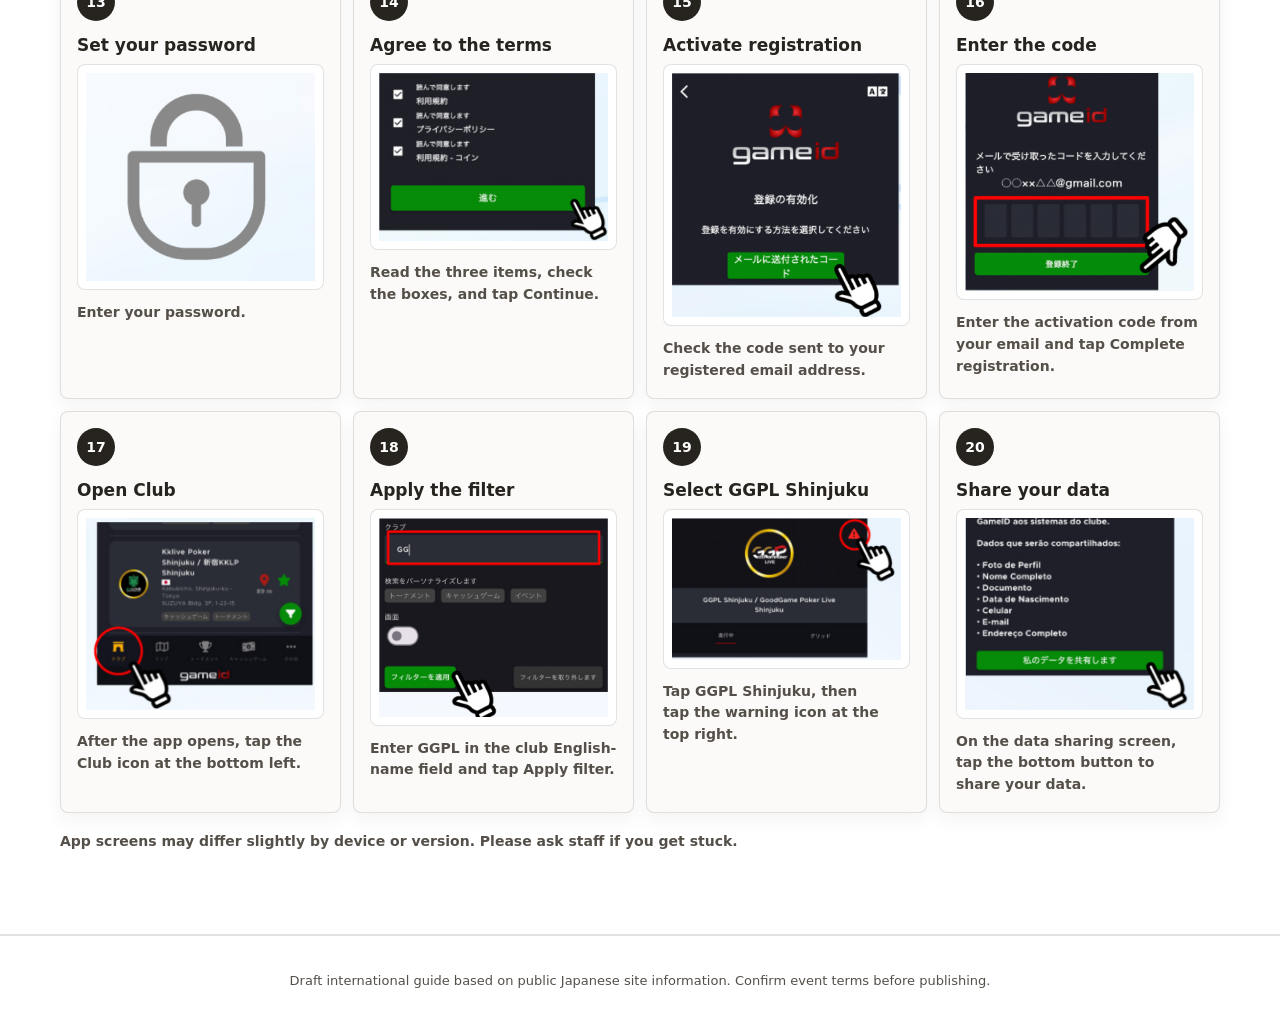
==== commit 82c94310: "Add tournament card UI accents" ====
--- a/outputs/site/index.html
+++ b/outputs/site/index.html
@@ -10,7 +10,7 @@
       content="International visitor guide for GoodGame Poker Live Shinjuku, an amusement poker room in Shinjuku, Tokyo."
     >
     <link rel="icon" href="assets/logo-shinjuku.png">
-    <link rel="stylesheet" href="styles.css?v=20260911-ui-accent">
+    <link rel="stylesheet" href="styles.css?v=20260911-tournament-accent">
   </head>
   <body>
     <header class="site-header" aria-label="Primary">
--- a/outputs/site/styles.css
+++ b/outputs/site/styles.css
@@ -959,9 +959,38 @@
   grid-template-columns: 1fr auto;
   gap: 24px;
   align-items: stretch;
+  position: relative;
+  overflow: hidden;
   padding: 18px;
   background: var(--white);
   border: 1px solid var(--line);
+}
+
+.event-card:not(.event-card-fixed) {
+  border-color: rgba(26, 23, 20, 0.16);
+  background: linear-gradient(180deg, rgba(255, 249, 237, 0.72), var(--white) 118px);
+}
+
+.event-card:not(.event-card-fixed)::before {
+  content: "";
+  position: absolute;
+  inset: 0 0 auto;
+  height: 5px;
+  background: var(--accent-gold);
+}
+
+.event-card:not(.event-card-fixed) .event-content {
+  min-width: 0;
+}
+
+.event-card:not(.event-card-fixed) .event-title-row {
+  align-items: center;
+  padding-bottom: 14px;
+  border-bottom: 1px solid rgba(26, 23, 20, 0.1);
+}
+
+.event-card:not(.event-card-fixed) .event-title-copy h3 {
+  margin-top: 0;
 }
 
 .event-card-fixed {
@@ -1074,6 +1103,13 @@
 }
 
 .event-drink-note {
+  display: inline-flex;
+  align-items: center;
+  min-height: 26px;
+  padding: 3px 8px;
+  border: 1px solid rgba(169, 130, 42, 0.24);
+  border-radius: 6px;
+  background: rgba(255, 249, 237, 0.8);
   font-size: 12px;
   font-weight: 850;
 }
@@ -1091,6 +1127,14 @@
   font-weight: 900;
 }
 
+.event-card:not(.event-card-fixed) .category-pill {
+  min-height: 32px;
+  padding: 0 12px;
+  background: var(--ink);
+  color: var(--white);
+  box-shadow: inset 0 -3px 0 var(--accent-gold);
+}
+
 .event-meta {
   display: grid;
   grid-template-columns: repeat(4, minmax(120px, 1fr));
@@ -1099,10 +1143,22 @@
 }
 
 .event-meta-item {
+  position: relative;
+  overflow: hidden;
   min-height: 66px;
-  padding: 10px;
-  border: 1px solid var(--line);
+  padding: 14px 12px 11px;
+  border: 1px solid rgba(26, 23, 20, 0.13);
   border-radius: 6px;
+  background: rgba(255, 255, 255, 0.88);
+  box-shadow: 0 8px 18px rgba(46, 38, 30, 0.05);
+}
+
+.event-card:not(.event-card-fixed) .event-meta-item::before {
+  content: "";
+  position: absolute;
+  inset: 0 0 auto;
+  height: 4px;
+  background: var(--accent-gold-soft);
 }
 
 .event-meta dt {
@@ -1112,9 +1168,15 @@
 }
 
 .event-meta dd {
-  margin: 4px 0 0;
+  margin: 6px 0 0;
   font-weight: 800;
   overflow-wrap: anywhere;
+}
+
+.event-card:not(.event-card-fixed) .event-meta dd {
+  color: var(--ink);
+  font-size: 17px;
+  line-height: 1.2;
 }
 
 .cash-game-rates {
@@ -1355,6 +1417,18 @@
   font-weight: 900;
   text-align: center;
   text-decoration: none;
+}
+
+.event-card:not(.event-card-fixed) .event-action {
+  min-height: 56px;
+  border-color: rgba(26, 23, 20, 0.2);
+  background: linear-gradient(180deg, var(--white), var(--accent-gold-wash));
+  box-shadow: 0 10px 20px rgba(46, 38, 30, 0.08);
+}
+
+.event-card:not(.event-card-fixed) .event-action:hover {
+  border-color: var(--accent-gold);
+  background: var(--accent-gold-wash);
 }
 
 .event-action:hover,
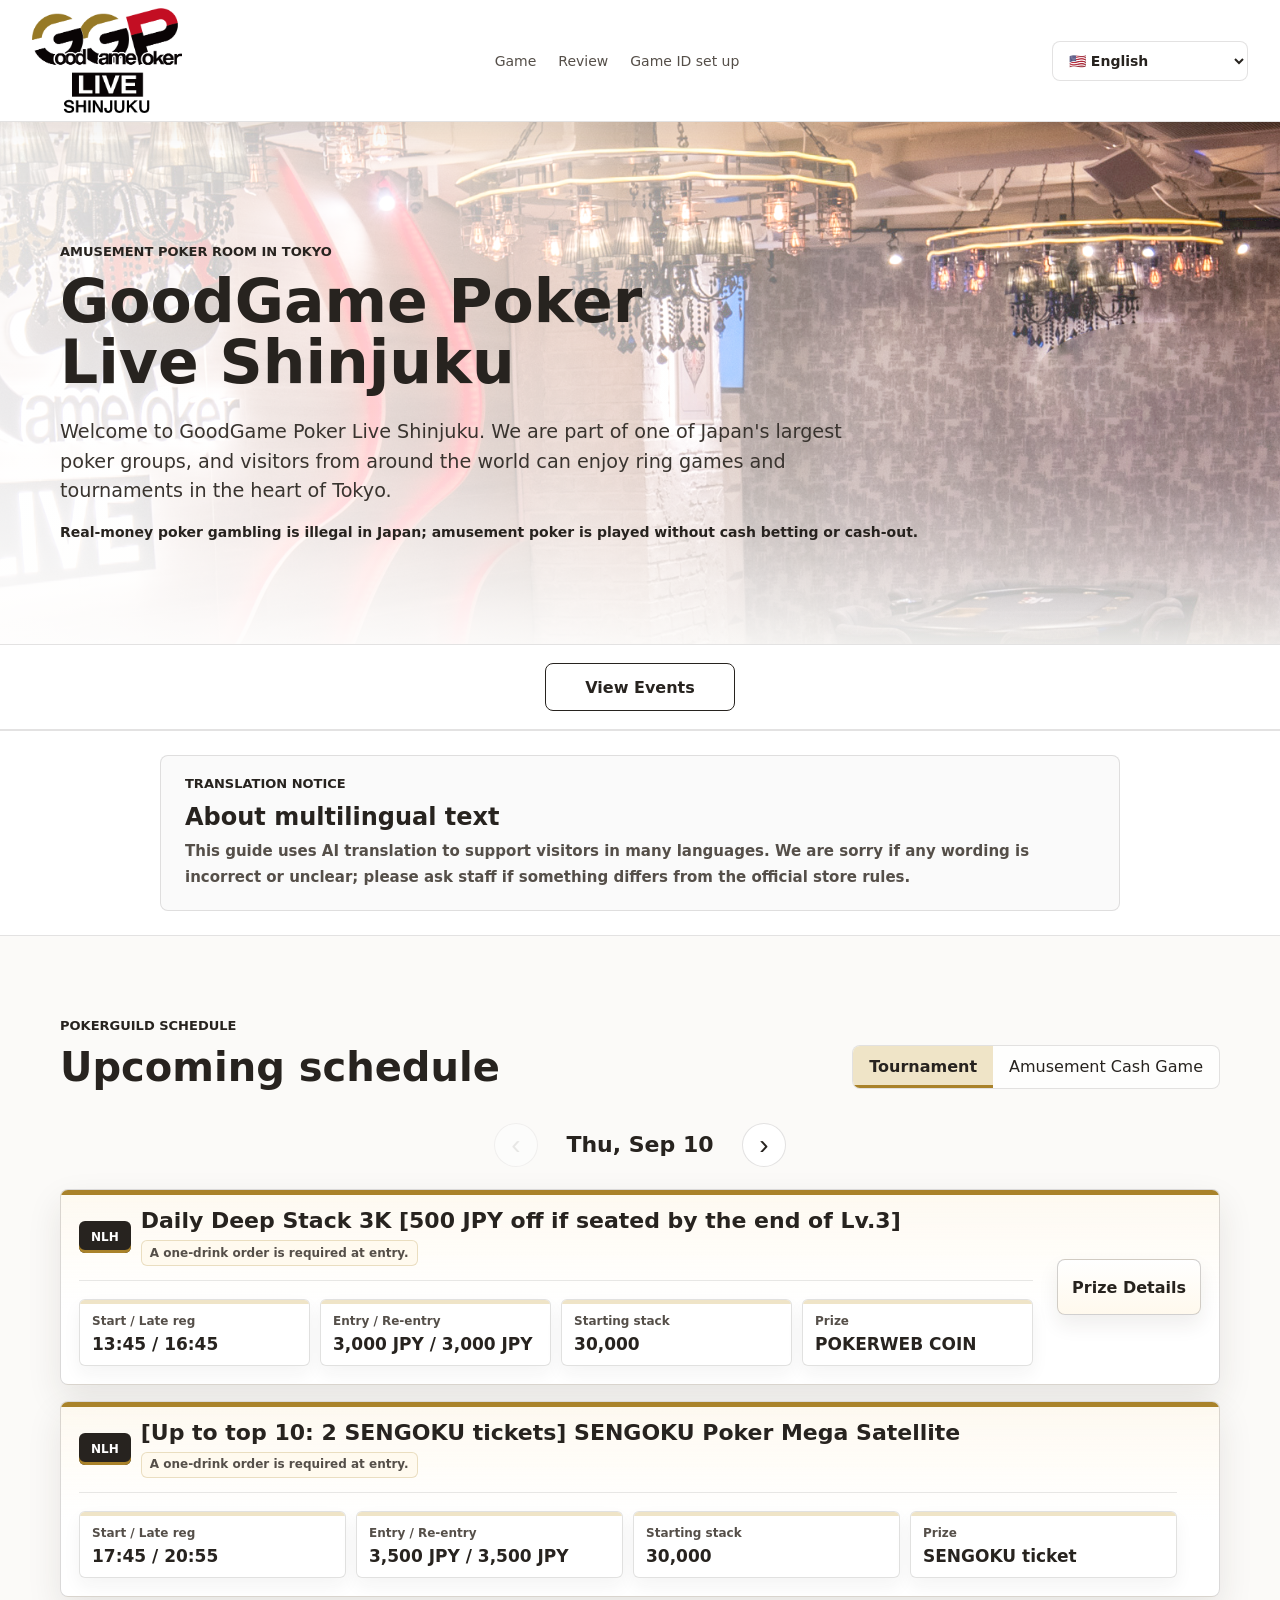
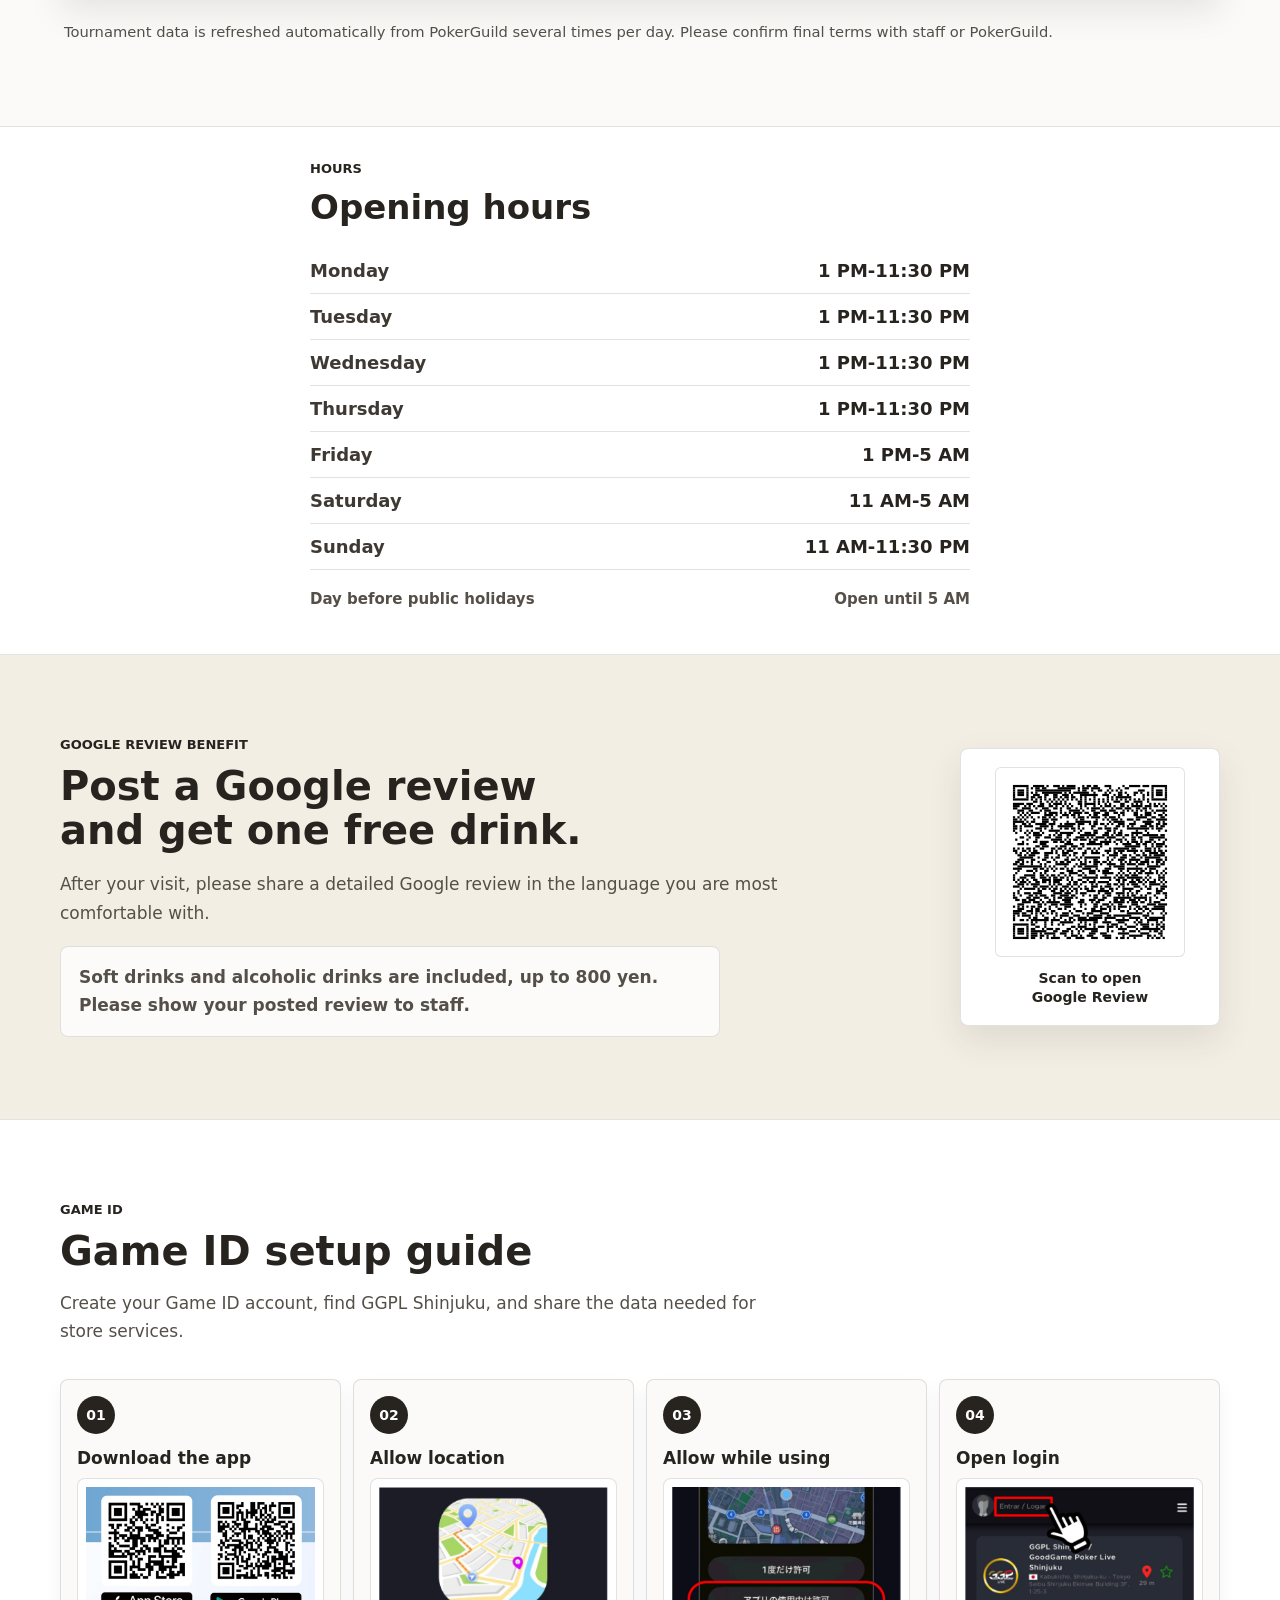
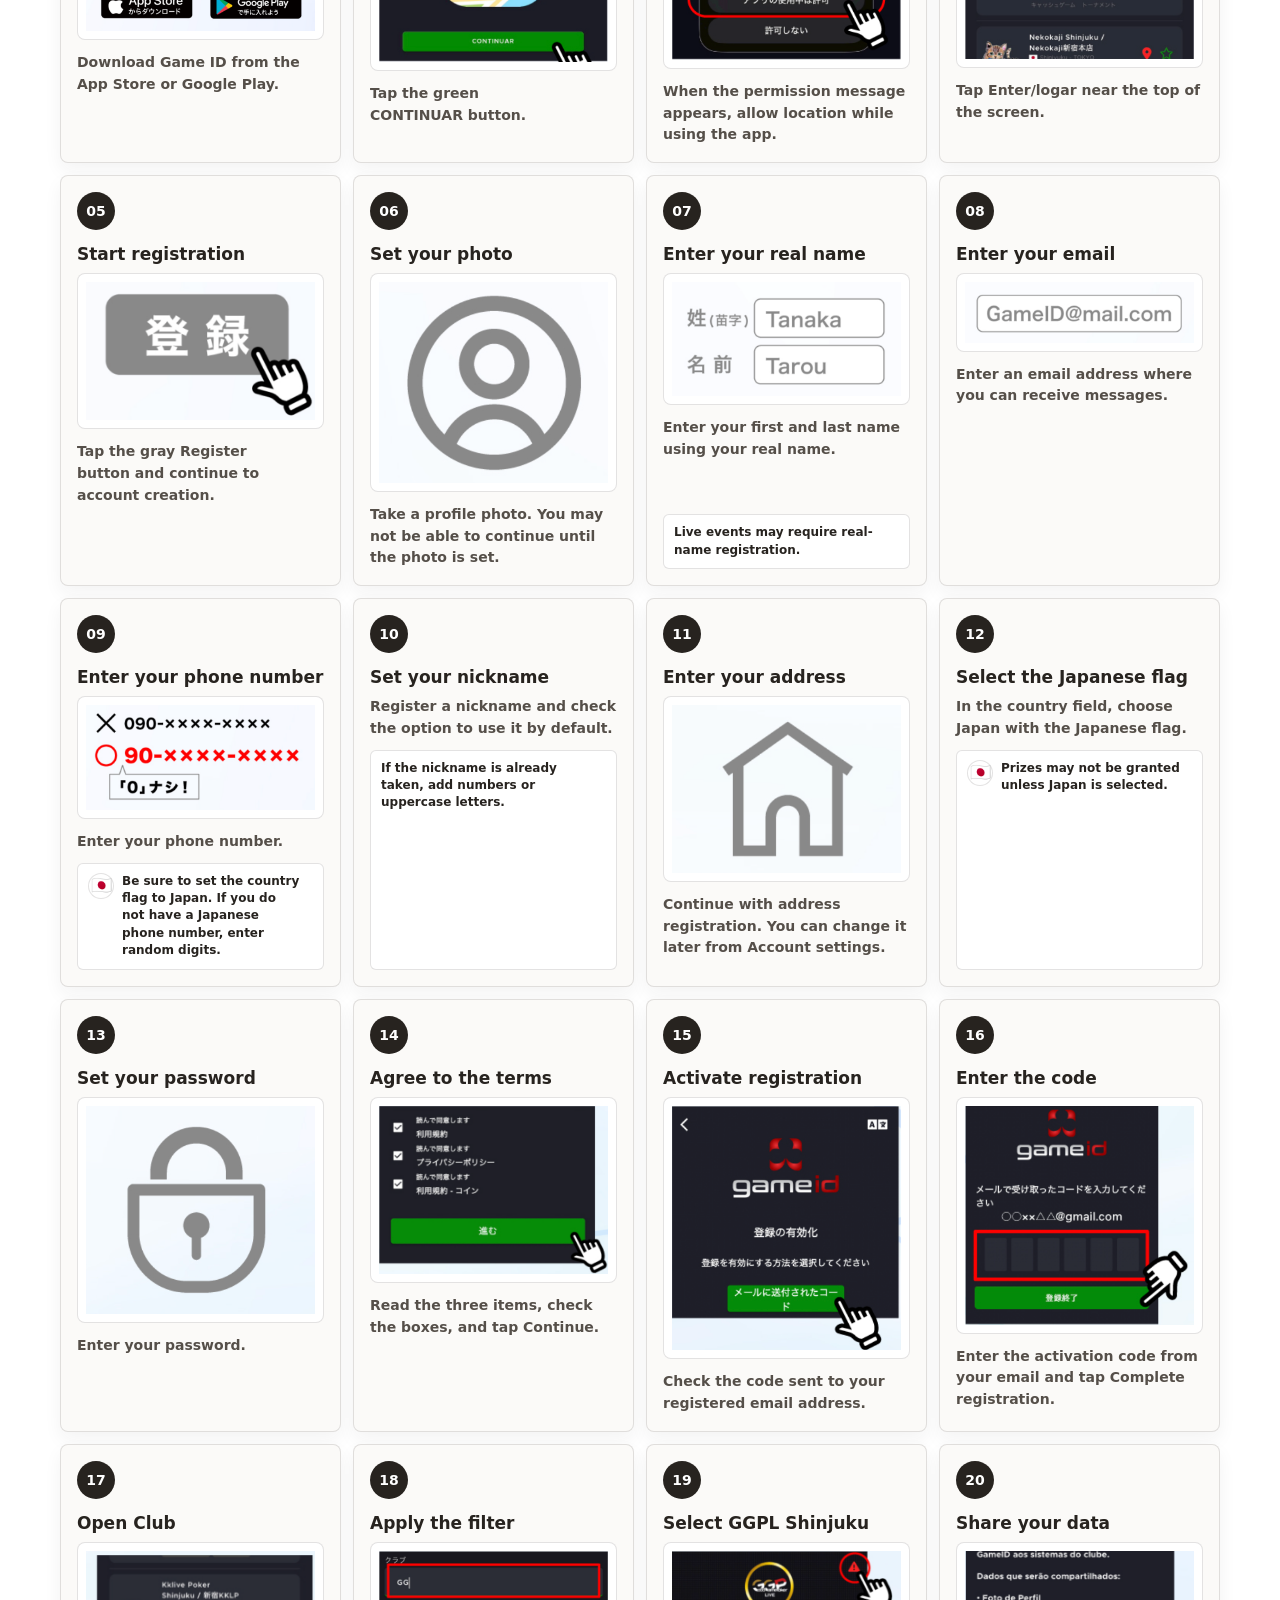
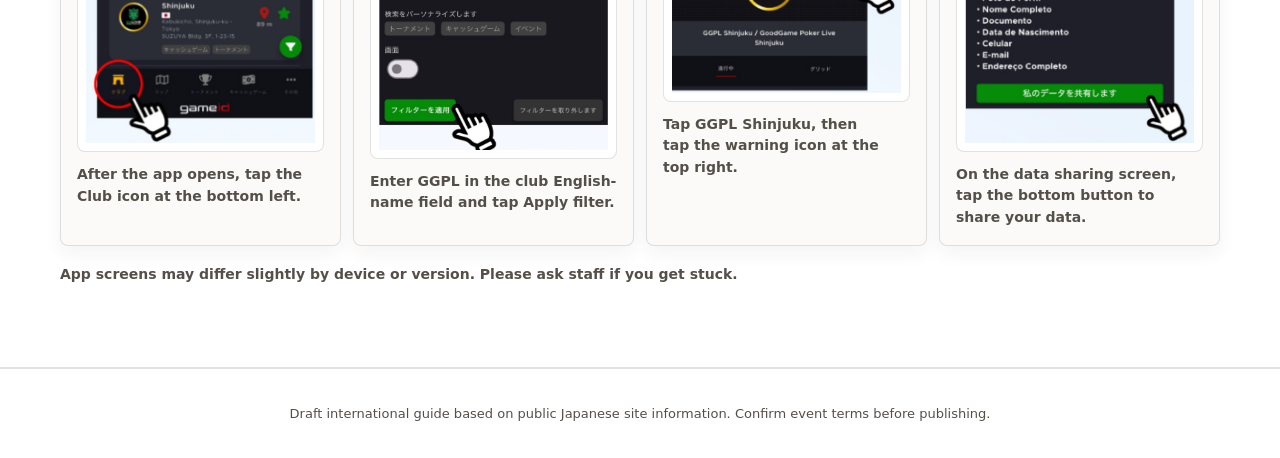
==== commit 68841b36: "Remove Web Coin guide section" ====
--- a/outputs/site/index.html
+++ b/outputs/site/index.html
@@ -18,7 +18,6 @@
         <img class="brand-logo" src="assets/logo-shinjuku.png" alt="GoodGame Poker Live Shinjuku">
       </a>
       <nav class="nav-links" aria-label="Page sections">
-        <a href="#webcoin" data-i18n="navWebCoin">About Web coin</a>
         <a href="#events" data-i18n="navEvents">Game</a>
         <a href="#apply" data-i18n="navApply">Review</a>
         <a href="#gameid" data-i18n="navGameId">Game ID set up</a>
@@ -72,45 +71,6 @@
           <p data-i18n="translationNoticeCopy">
             This guide uses AI translation to support visitors in many languages. We are sorry if any wording is incorrect or unclear; please ask staff if something differs from the official store rules.
           </p>
-        </div>
-      </section>
-
-      <section id="webcoin" class="webcoin-section" aria-labelledby="webcoin-title">
-        <div class="section-inner webcoin-layout">
-          <div class="section-heading webcoin-heading">
-            <p class="section-kicker" data-i18n="webcoinKicker">Web Coin</p>
-            <div class="webcoin-title-row">
-              <h2 id="webcoin-title" data-i18n="webcoinTitle">Web Coin guide</h2>
-              <figure class="webcoin-badge">
-                <img src="assets/pokerweb-coin-shop.png" alt="PokerWeb Coin participating store">
-              </figure>
-            </div>
-            <p data-i18n="webcoinIntro">
-              Top-finishing players will be offered a player contract with Global Point LLC as a prize. This is a service outsourcing agreement. If you would like to apply Web Coin toward an entry fee, you can use it directly at the time of entry.
-            </p>
-          </div>
-          <div class="webcoin-details">
-            <div class="webcoin-card-list">
-              <article class="webcoin-card">
-                <h3 data-i18n="webcoinCheckTitle">Player contract</h3>
-                <p data-i18n="webcoinCheckCopy">
-                  Players who wish to receive Web Coin or support based on their results must complete a player contract procedure with Global Point LLC.
-                </p>
-              </article>
-              <article class="webcoin-card">
-                <h3 data-i18n="webcoinUseTitle">Eligible support</h3>
-                <p data-i18n="webcoinUseCopy">
-                  Web Coin can be used as support for domestic and international travel expenses, tournament fees, and accommodation expenses.
-                </p>
-              </article>
-            </div>
-            <div class="webcoin-qr">
-              <p data-i18n="webcoinApplyText">
-                For player contracts, support applications, and eligible tournaments, please see the QR code below.
-              </p>
-              <img src="assets/webcoin-support-qr.png" alt="Player contract and support application QR code">
-            </div>
-          </div>
         </div>
       </section>
 
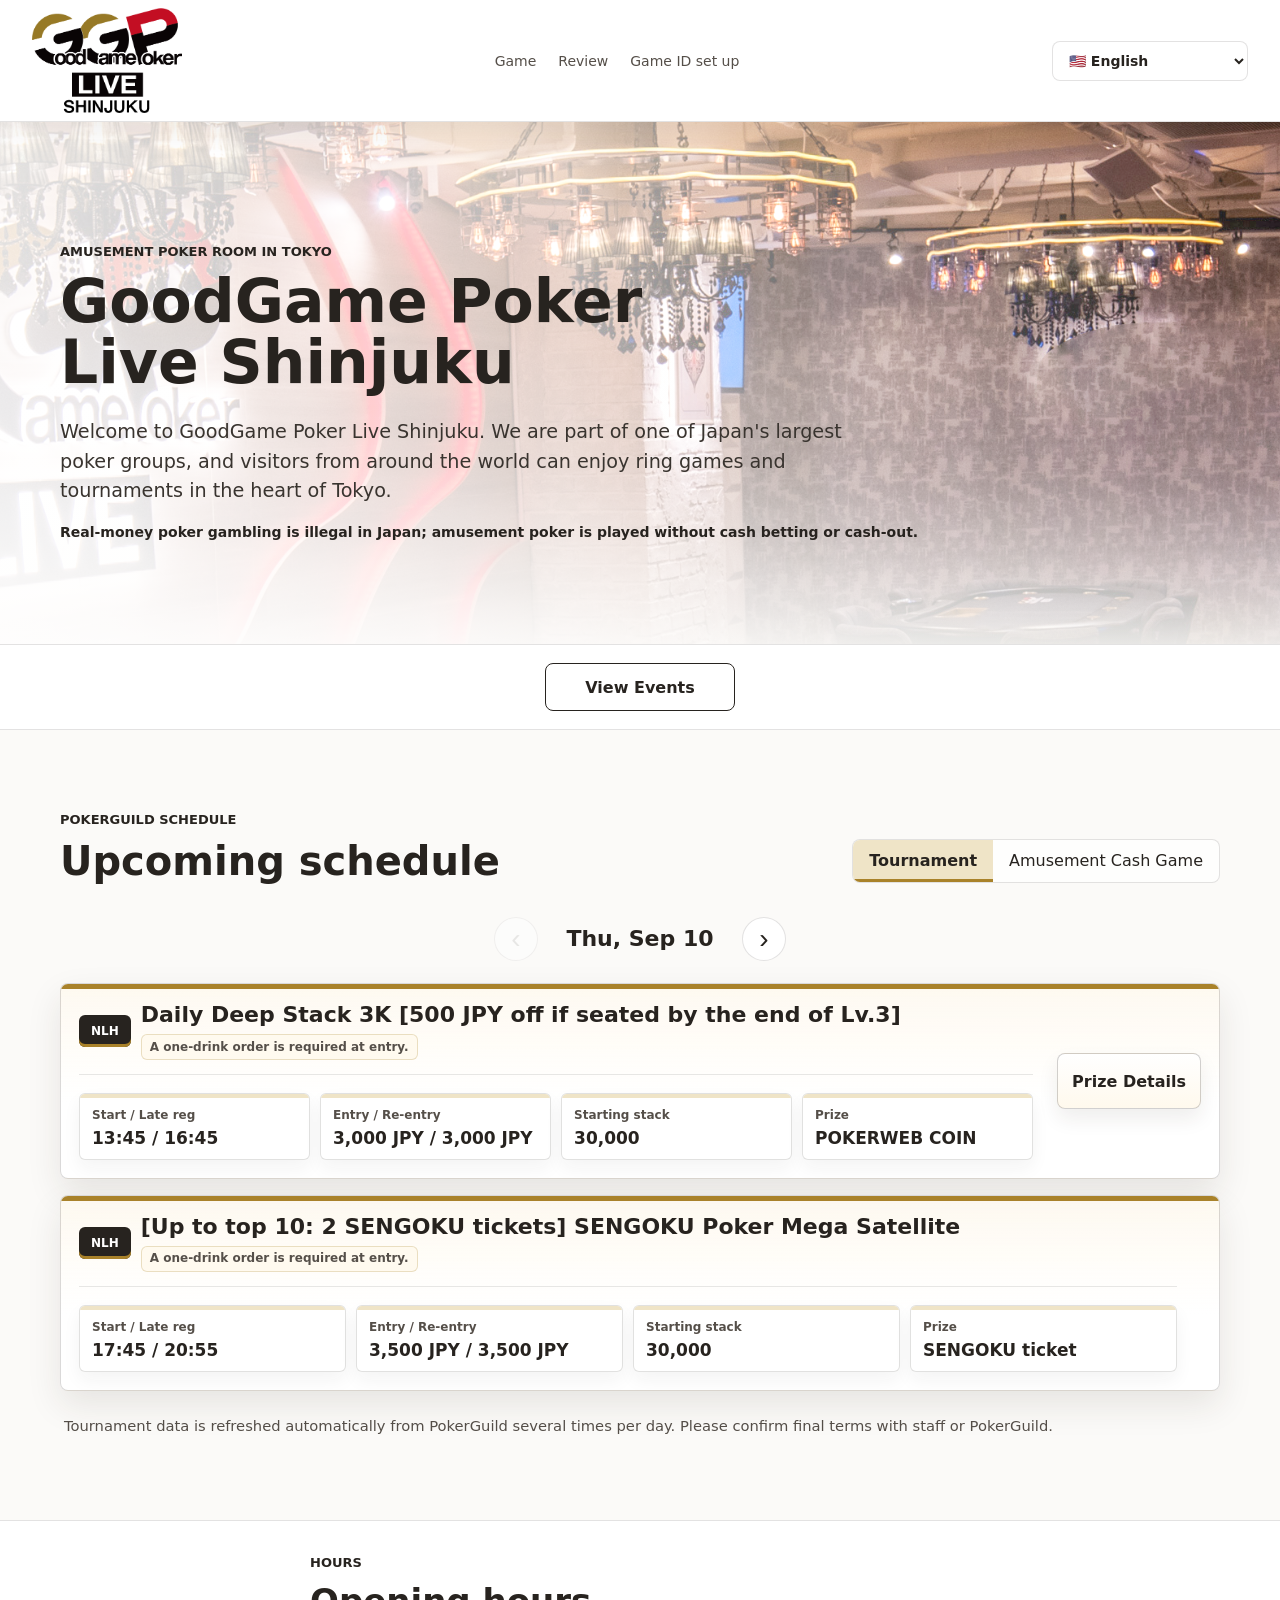
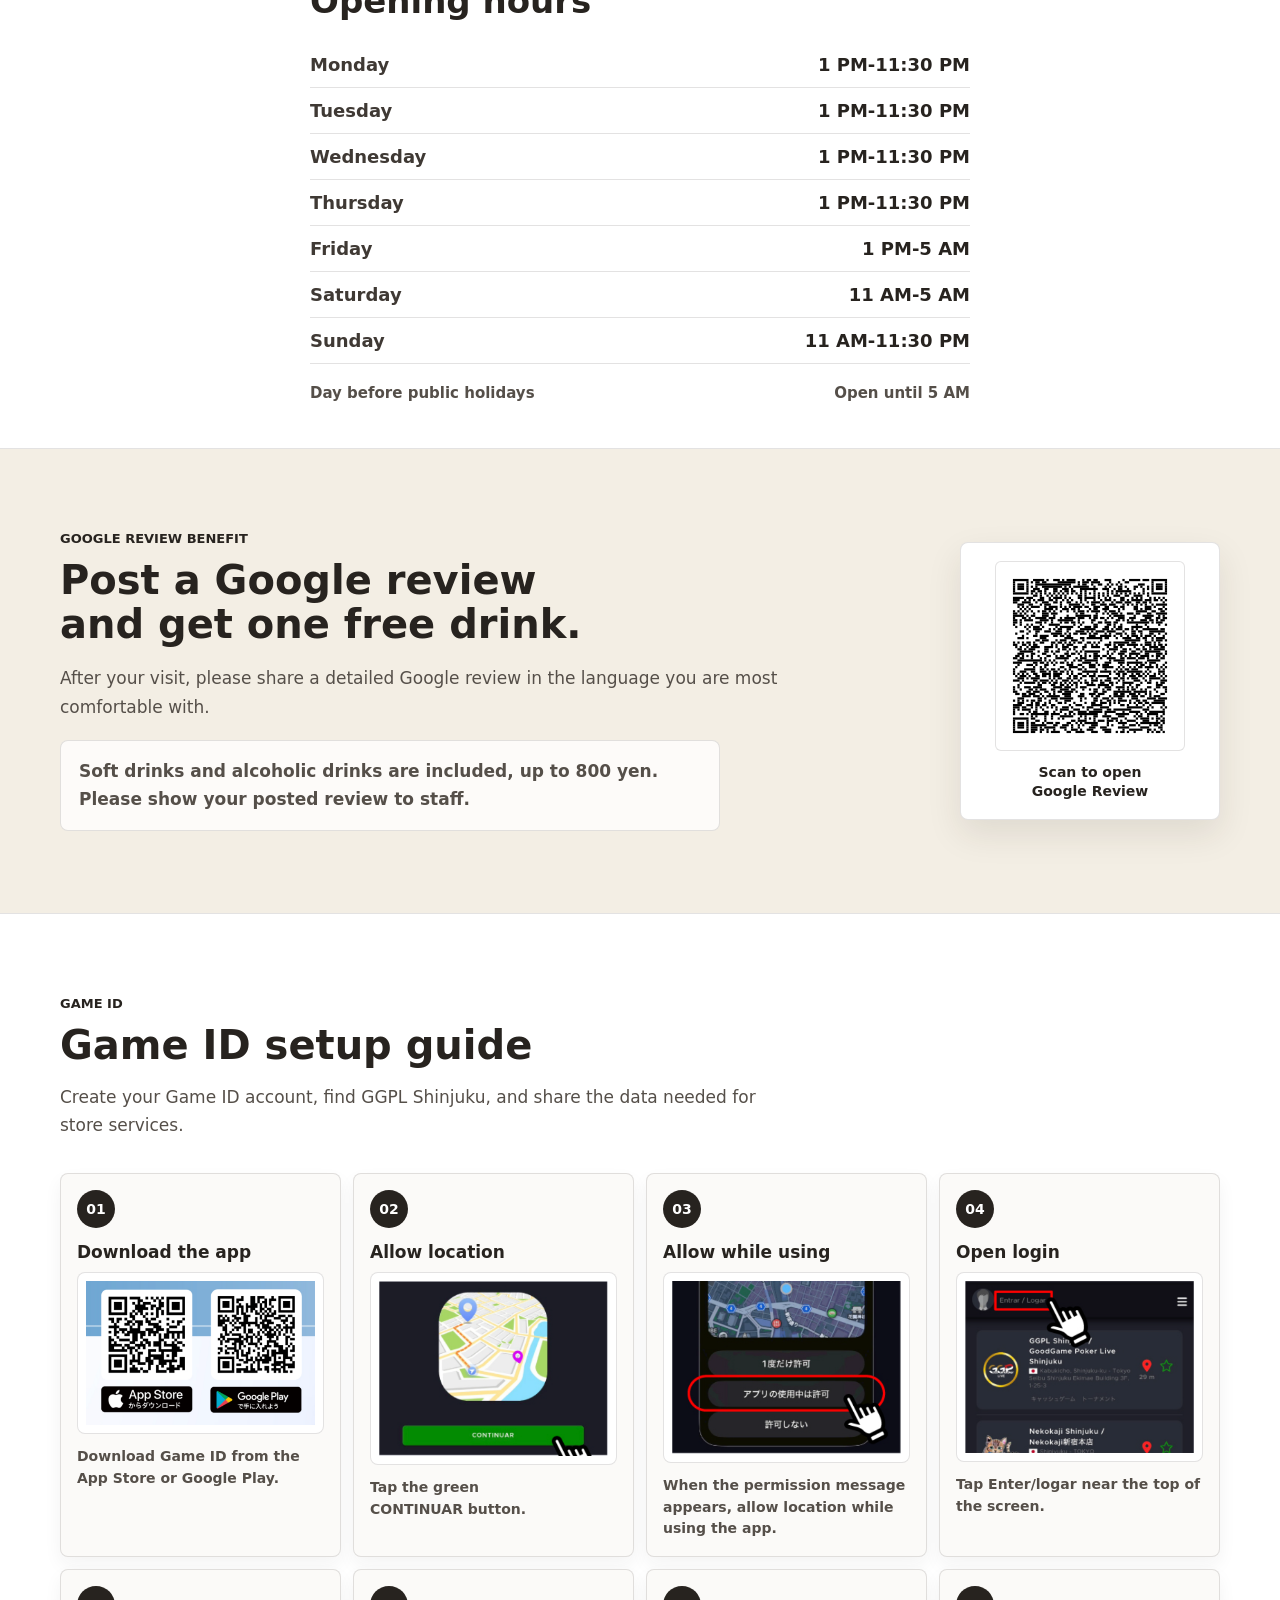
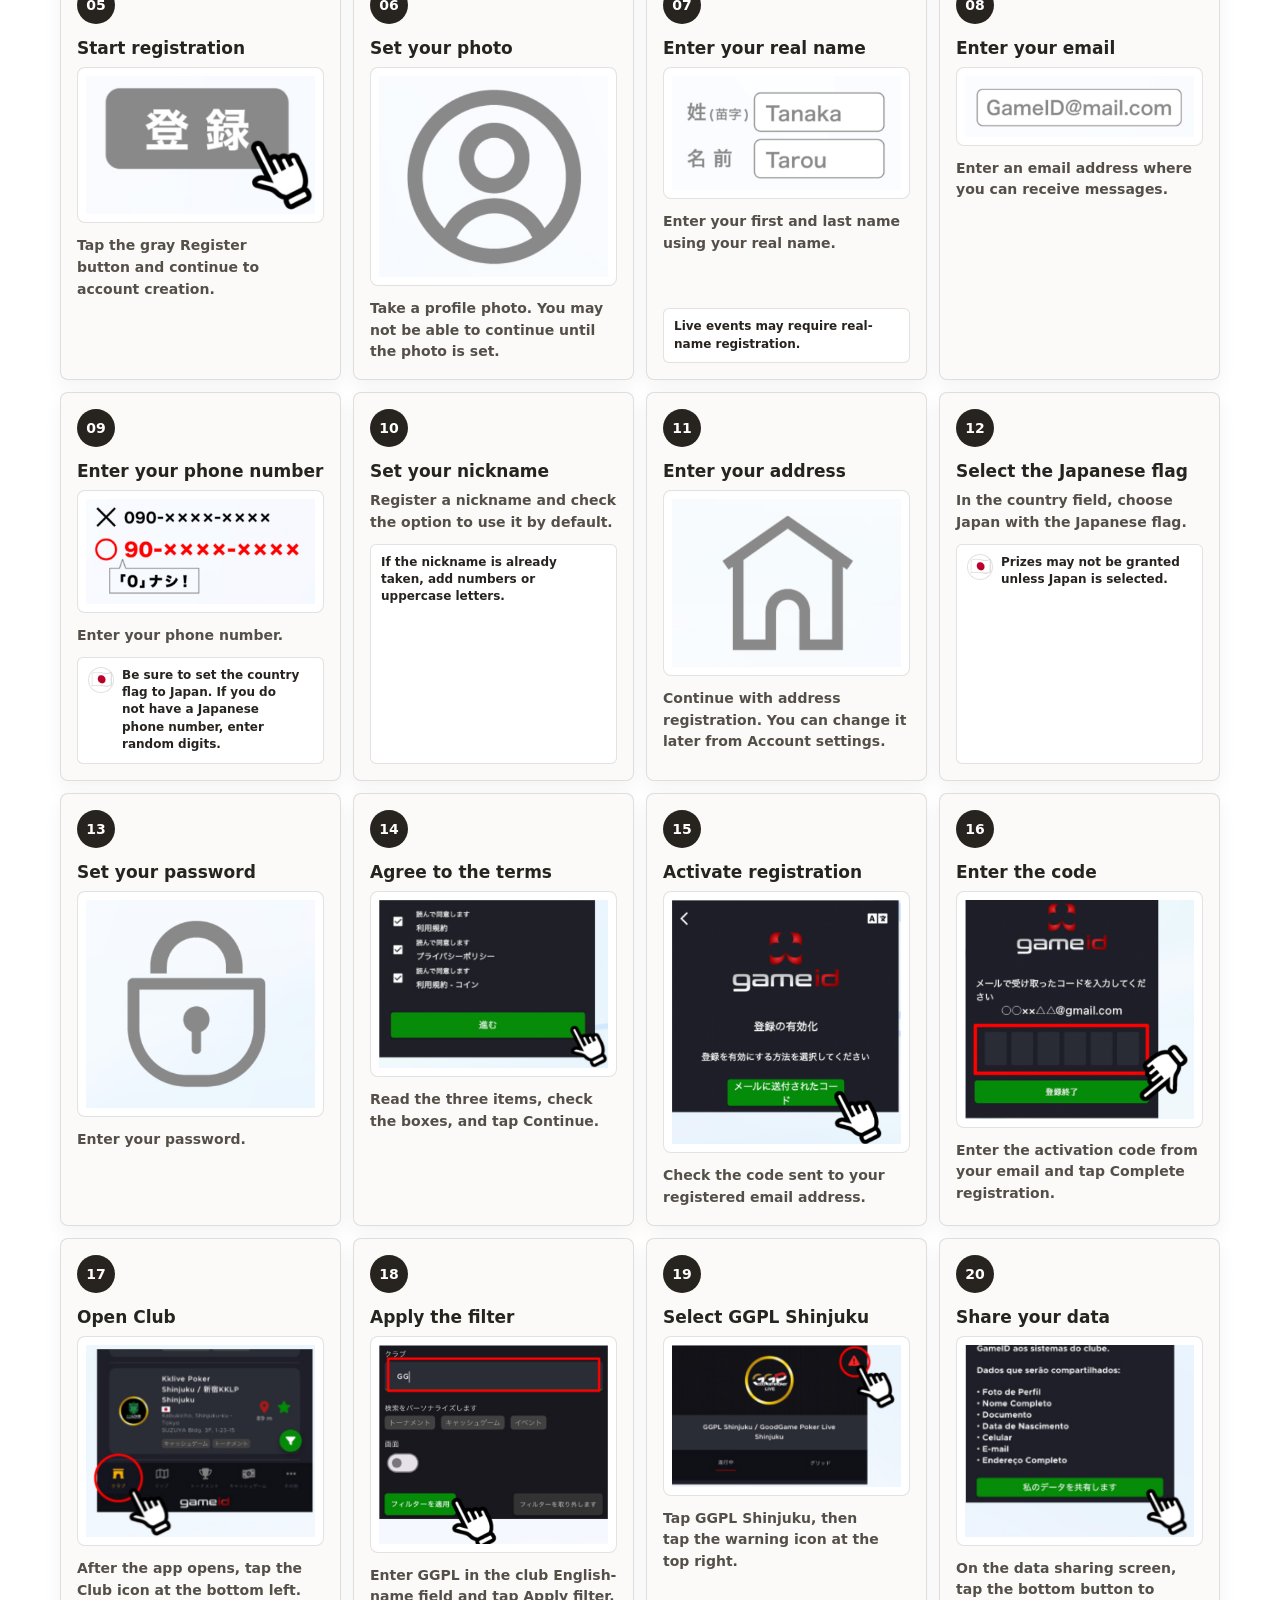
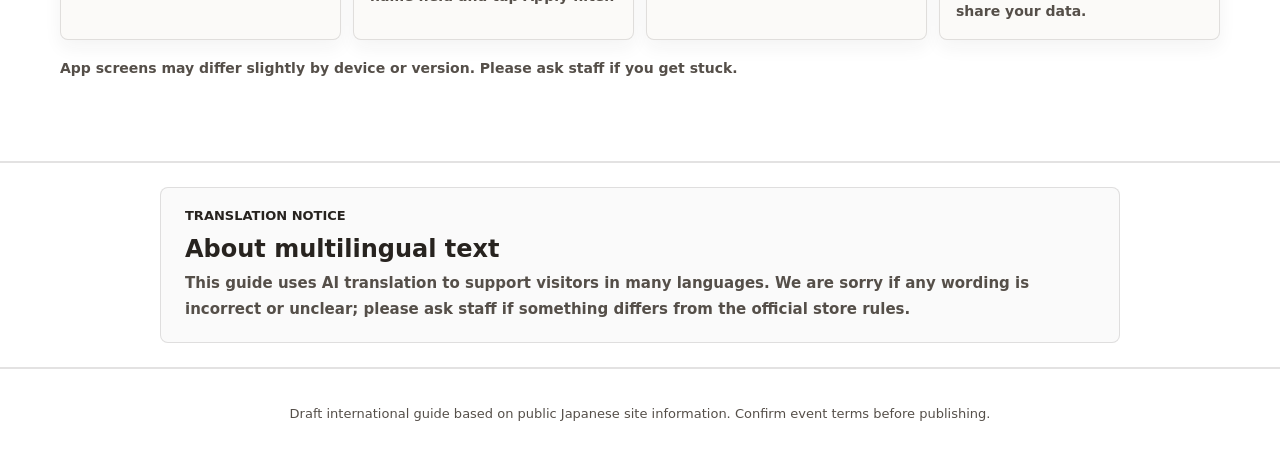
==== commit 77507a6b: "Move translation notice to bottom" ====
--- a/outputs/site/index.html
+++ b/outputs/site/index.html
@@ -63,16 +63,6 @@
       <nav class="hero-actions" aria-label="Primary actions">
         <a class="button button-primary" href="#events" data-i18n="ctaEvents">View Events</a>
       </nav>
-
-      <section class="translation-note-section" aria-labelledby="translation-note-title">
-        <div class="translation-note-inner">
-          <p class="section-kicker" data-i18n="translationNoticeKicker">Translation notice</p>
-          <h2 id="translation-note-title" data-i18n="translationNoticeTitle">About multilingual text</h2>
-          <p data-i18n="translationNoticeCopy">
-            This guide uses AI translation to support visitors in many languages. We are sorry if any wording is incorrect or unclear; please ask staff if something differs from the official store rules.
-          </p>
-        </div>
-      </section>
 
       <section id="events" class="section section-light">
         <div class="section-inner">
@@ -172,6 +162,16 @@
         </div>
       </section>
 
+      <section class="translation-note-section" aria-labelledby="translation-note-title">
+        <div class="translation-note-inner">
+          <p class="section-kicker" data-i18n="translationNoticeKicker">Translation notice</p>
+          <h2 id="translation-note-title" data-i18n="translationNoticeTitle">About multilingual text</h2>
+          <p data-i18n="translationNoticeCopy">
+            This guide uses AI translation to support visitors in many languages. We are sorry if any wording is incorrect or unclear; please ask staff if something differs from the official store rules.
+          </p>
+        </div>
+      </section>
+
     </main>
 
     <footer class="site-footer">
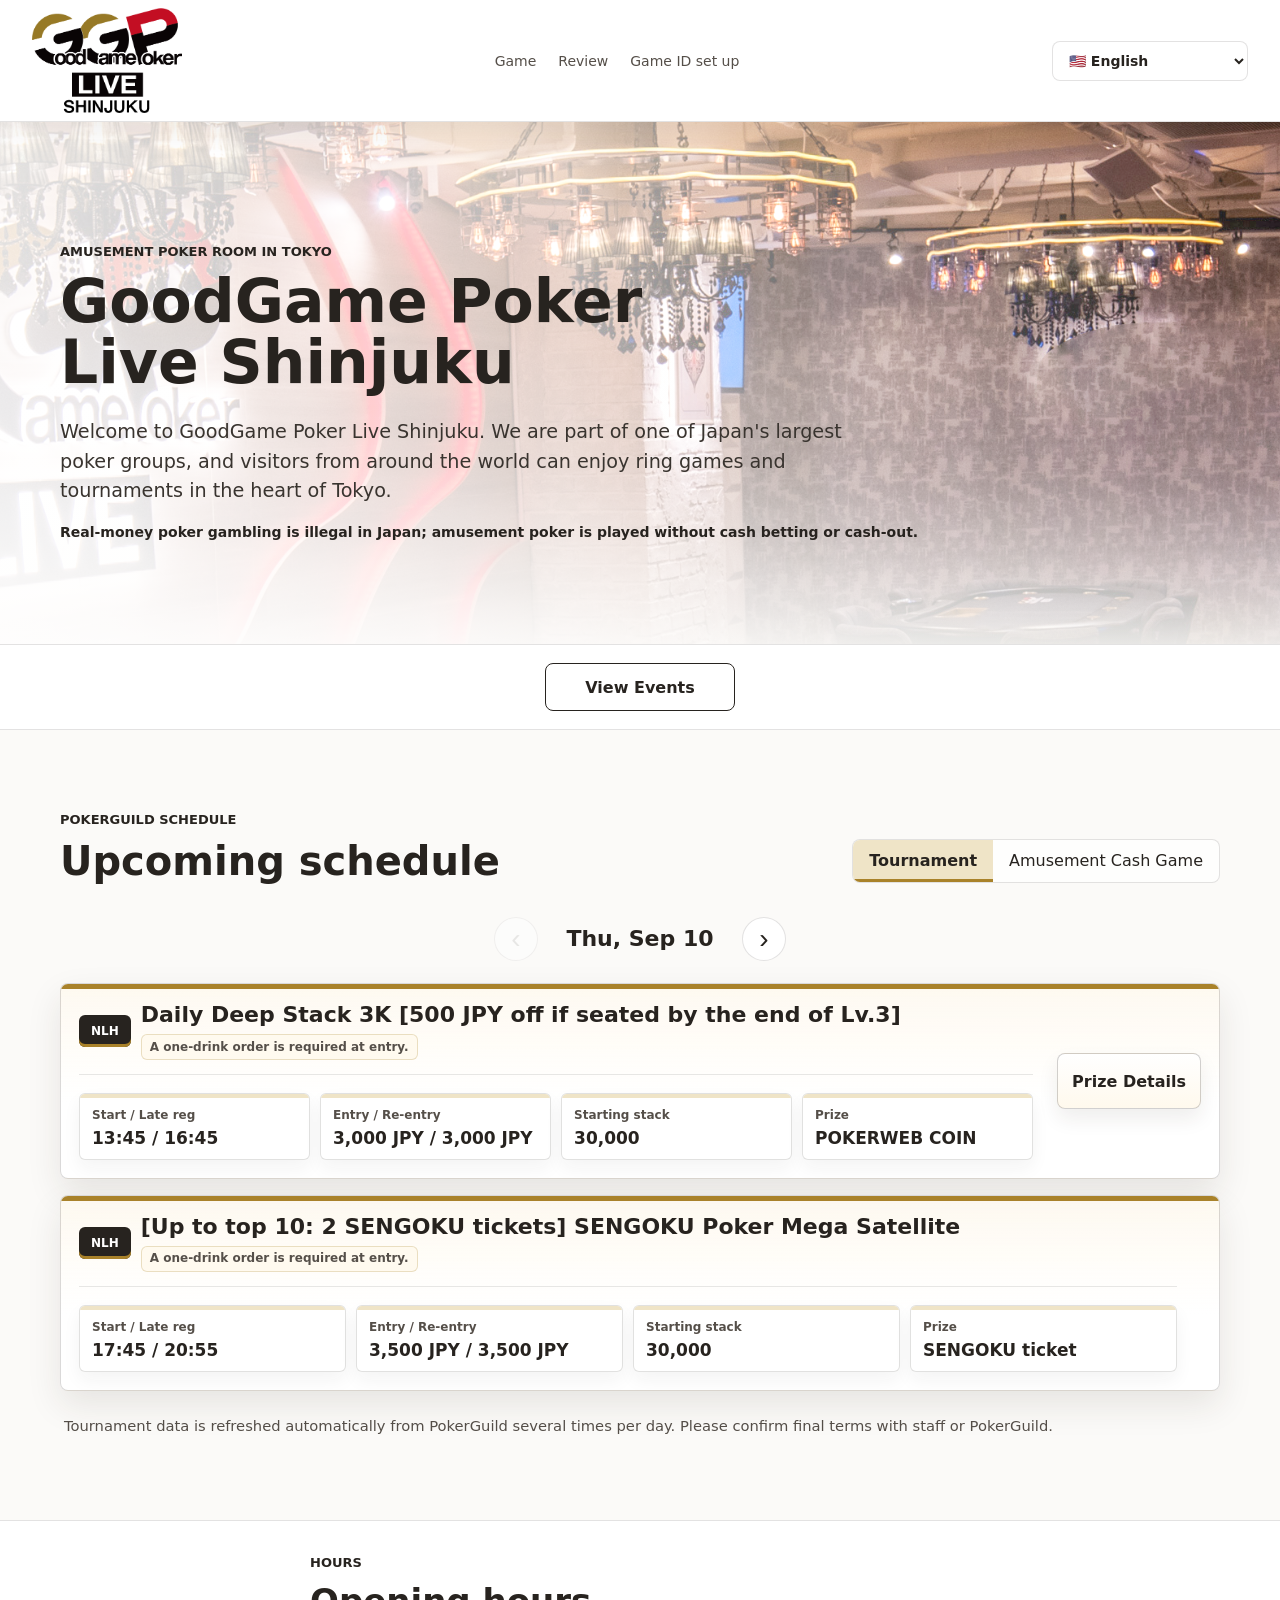
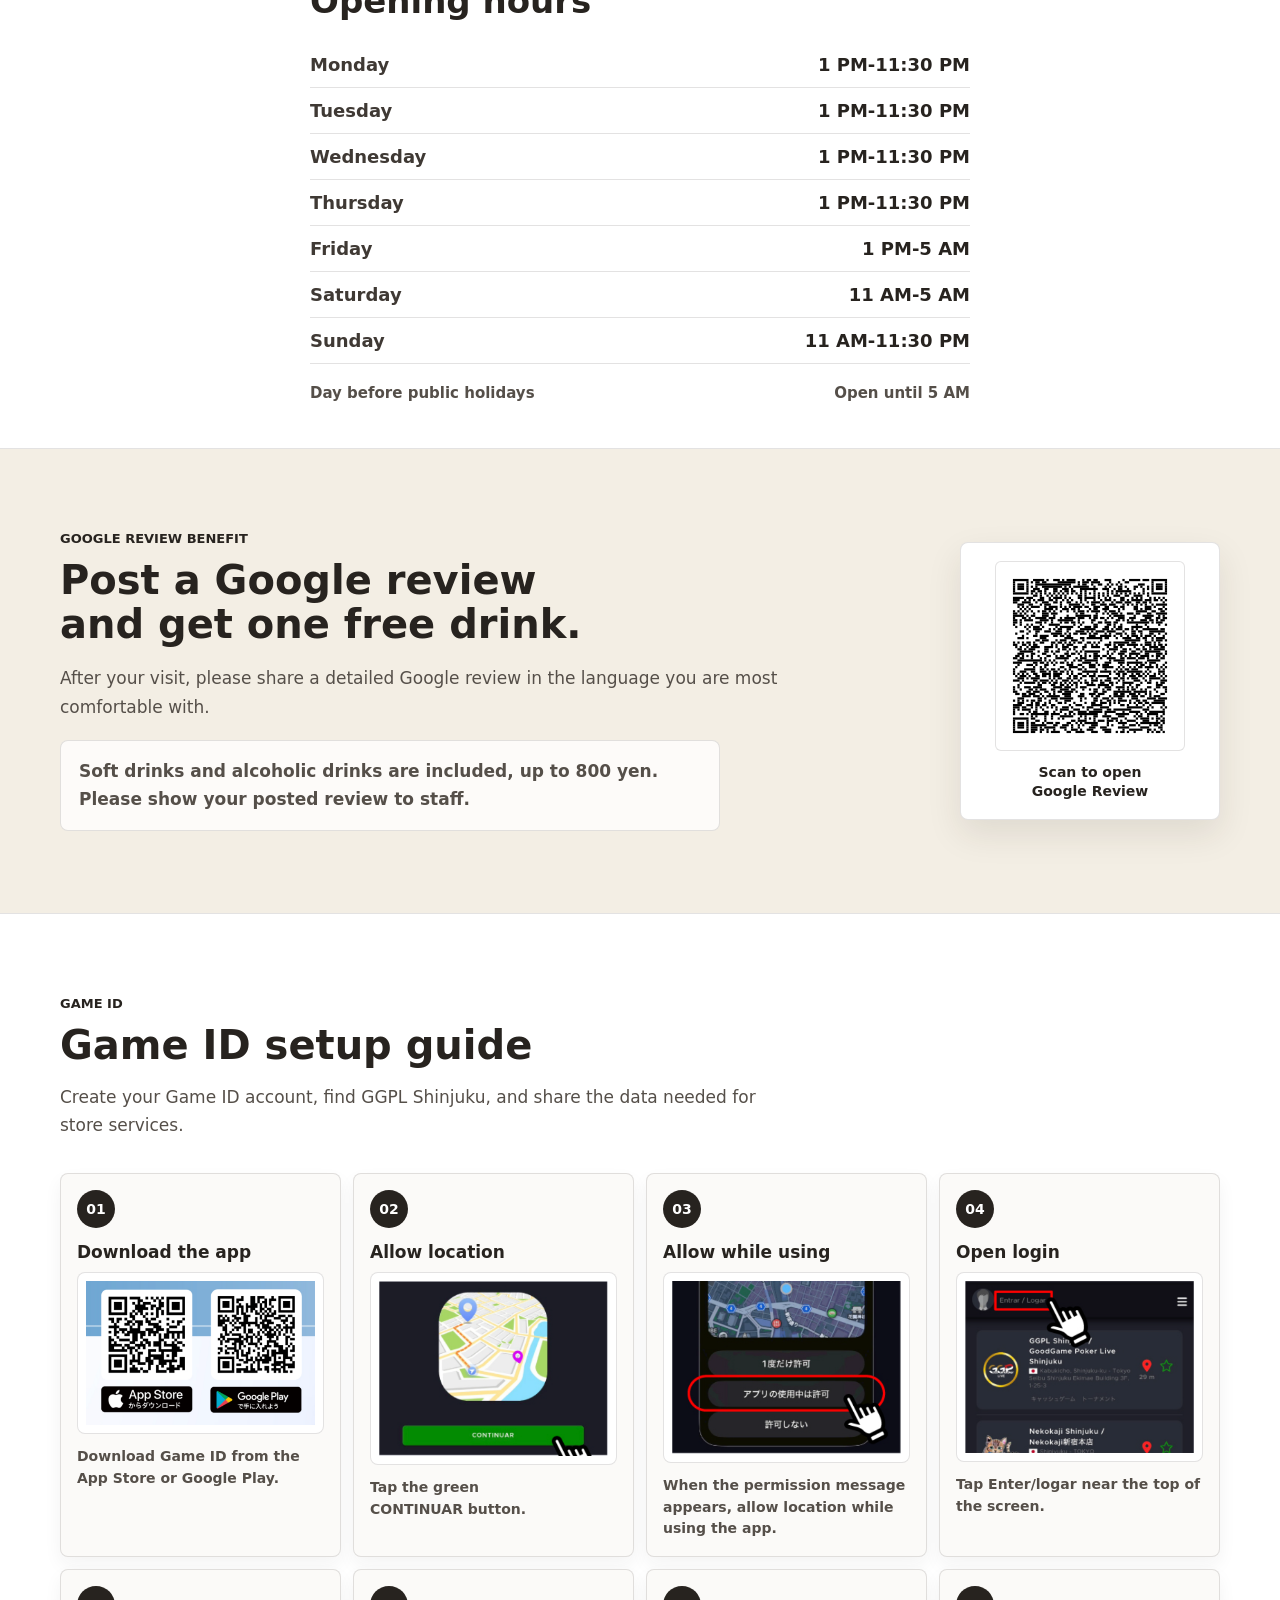
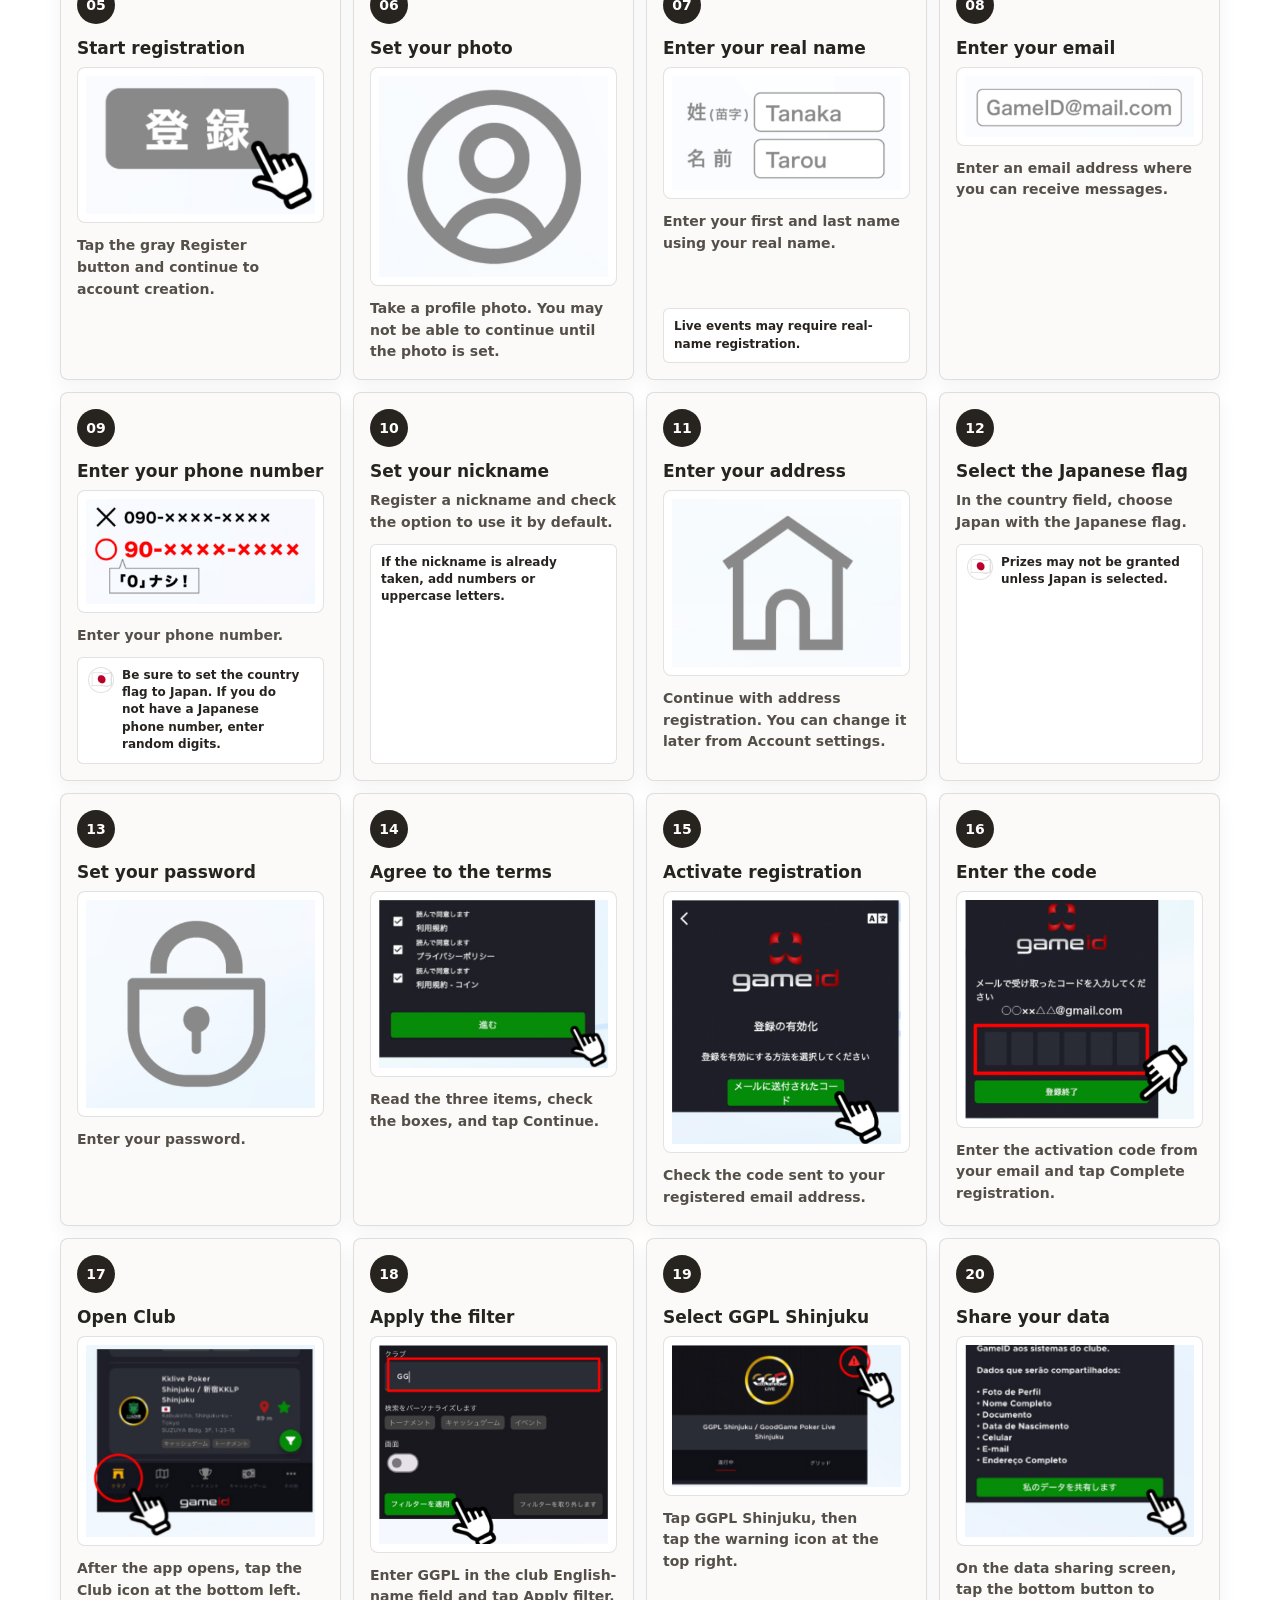
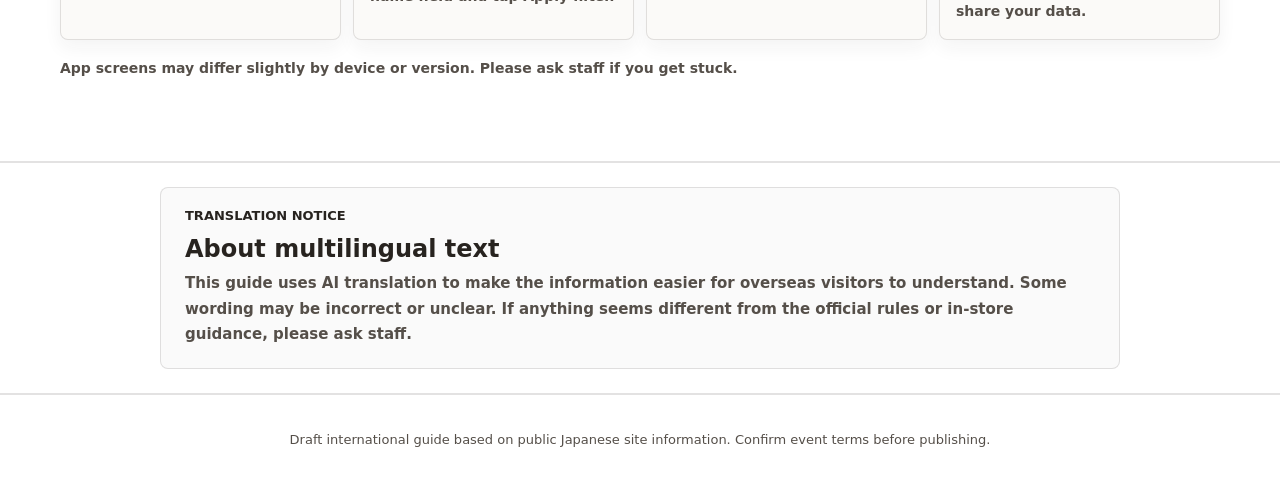
==== commit 82834ba5: "Update translation notice wording" ====
--- a/outputs/site/index.html
+++ b/outputs/site/index.html
@@ -167,7 +167,7 @@
           <p class="section-kicker" data-i18n="translationNoticeKicker">Translation notice</p>
           <h2 id="translation-note-title" data-i18n="translationNoticeTitle">About multilingual text</h2>
           <p data-i18n="translationNoticeCopy">
-            This guide uses AI translation to support visitors in many languages. We are sorry if any wording is incorrect or unclear; please ask staff if something differs from the official store rules.
+            This guide uses AI translation to make the information easier for overseas visitors to understand. Some wording may be incorrect or unclear. If anything seems different from the official rules or in-store guidance, please ask staff.
           </p>
         </div>
       </section>
--- a/outputs/site/styles.css
+++ b/outputs/site/styles.css
@@ -1346,6 +1346,42 @@
   text-align: right;
 }
 
+.cash-game-guide-image {
+  display: flex;
+  justify-content: center;
+  margin-top: 18px;
+}
+
+.cash-game-guide-link {
+  display: block;
+  width: min(100%, 560px);
+  padding: 10px;
+  border: 1px solid rgba(131, 22, 29, 0.22);
+  border-radius: 8px;
+  background: linear-gradient(145deg, rgba(255, 255, 255, 0.96), rgba(251, 245, 245, 0.9));
+  box-shadow: 0 18px 38px rgba(46, 38, 30, 0.12);
+  transition: transform 160ms ease, box-shadow 160ms ease;
+}
+
+.cash-game-guide-image.is-night .cash-game-guide-link {
+  border-color: rgba(60, 42, 116, 0.24);
+  background: linear-gradient(145deg, rgba(255, 255, 255, 0.96), rgba(247, 244, 255, 0.9));
+}
+
+.cash-game-guide-link:hover {
+  transform: translateY(-2px);
+  box-shadow: 0 22px 44px rgba(46, 38, 30, 0.16);
+}
+
+.cash-game-guide-link img {
+  display: block;
+  width: 100%;
+  max-height: min(74vh, 780px);
+  object-fit: contain;
+  border-radius: 5px;
+  background: var(--white);
+}
+
 .cash-game-period-notice {
   margin-top: 16px;
   padding: 14px 16px;
